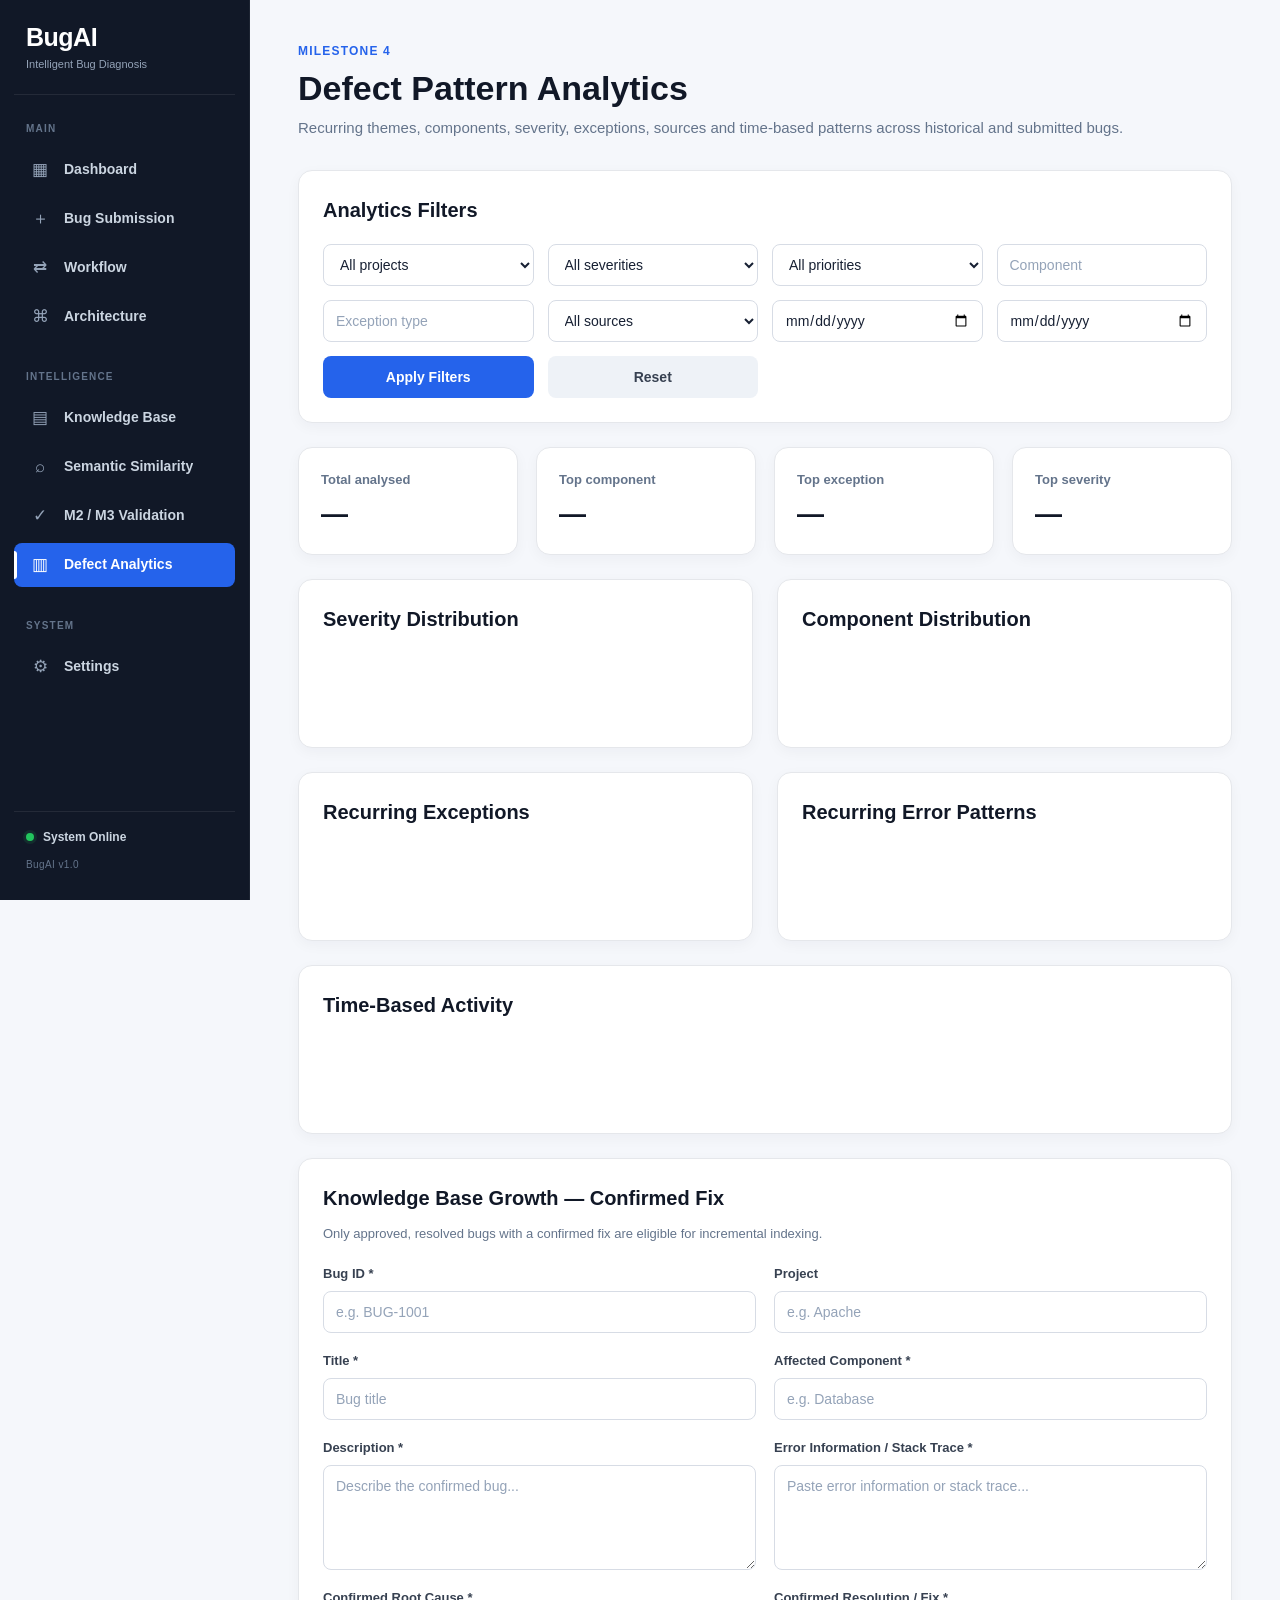
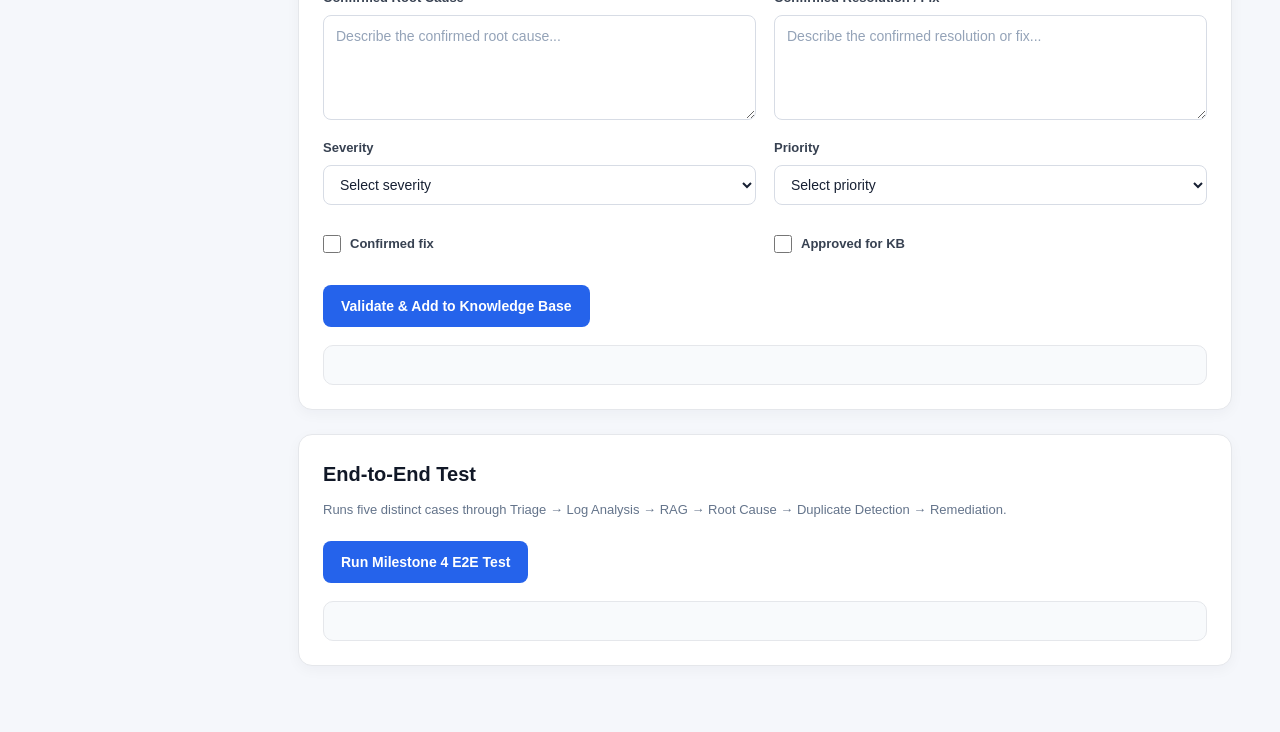
==== analytics/analytics.html @ 1f3dbda9 "Update UI" ====
<!DOCTYPE html>
<html lang="en">

<head>

    <meta charset="UTF-8">

    <meta
        name="viewport"
        content="width=device-width, initial-scale=1.0"
    >

    <title>BugAI - Defect Analytics</title>

    <link
        rel="stylesheet"
        href="../sidebar.css"
    >

    <link
        rel="stylesheet"
        href="analytics.css"
    >

</head>

<body>


    <!-- =========================================================
         BUGAI SIDEBAR
    ========================================================== -->

    <aside
        id="bugaiSidebar"
        class="bugai-sidebar"
    >

        <!-- =====================================================
             LOGO / BRAND
        ====================================================== -->

        <div class="sidebar-brand">

            <div class="brand-text">

                <div class="brand-name">
                    BugAI
                </div>

                <div class="brand-subtitle">
                    Intelligent Bug Diagnosis
                </div>

            </div>

        </div>


        <!-- =====================================================
             NAVIGATION
        ====================================================== -->

        <nav class="sidebar-navigation">


            <!-- =================================================
                 MAIN
            ================================================== -->

            <div class="navigation-label">
                MAIN
            </div>


            <!-- Dashboard -->

            <a
                href="../Dashboard/dashboard.html"
                class="sidebar-link"
                data-page="dashboard"
            >

                <span class="nav-icon">
                    ▦
                </span>

                <span class="nav-text">
                    Dashboard
                </span>

            </a>


            <!-- Bug Submission -->

            <a
                href="../Bug-Submission/bug-submission.html"
                class="sidebar-link"
                data-page="bug-submission"
            >

                <span class="nav-icon">
                    ＋
                </span>

                <span class="nav-text">
                    Bug Submission
                </span>

            </a>


            <!-- Workflow -->

            <a
                href="../Workflow/workflow.html"
                class="sidebar-link"
                data-page="workflow"
            >

                <span class="nav-icon">
                    ⇄
                </span>

                <span class="nav-text">
                    Workflow
                </span>

            </a>


            <!-- Architecture -->

            <a
                href="../Architecture/architecture.html"
                class="sidebar-link"
                data-page="architecture"
            >

                <span class="nav-icon">
                    ⌘
                </span>

                <span class="nav-text">
                    Architecture
                </span>

            </a>


            <!-- =================================================
                 INTELLIGENCE
            ================================================== -->

            <div class="navigation-label navigation-label-spaced">
                INTELLIGENCE
            </div>


            <!-- Knowledge Base -->

            <a
                href="../Knowledge-Base/knowledge-base.html"
                class="sidebar-link"
                data-page="knowledge-base"
            >

                <span class="nav-icon">
                    ▤
                </span>

                <span class="nav-text">
                    Knowledge Base
                </span>

            </a>


            <!-- Semantic Similarity -->

            <a
                href="../Semantic-Similarity/similarity.html"
                class="sidebar-link"
                data-page="similarity"
            >

                <span class="nav-icon">
                    ⌕
                </span>

                <span class="nav-text">
                    Semantic Similarity
                </span>

            </a>


            <!-- Validation -->

            <a
                href="../Validation/validation.html"
                class="sidebar-link"
                data-page="validation"
            >

                <span class="nav-icon">
                    ✓
                </span>

                <span class="nav-text">
                    M2 / M3 Validation
                </span>

            </a>


            <!-- Defect Analytics -->

            <a
                href="analytics.html"
                class="sidebar-link active"
                data-page="analytics"
            >

                <span class="nav-icon">
                    ▥
                </span>

                <span class="nav-text">
                    Defect Analytics
                </span>

            </a>


            <!-- =================================================
                 SYSTEM
            ================================================== -->

            <div class="navigation-label navigation-label-spaced">
                SYSTEM
            </div>


            <!-- Settings -->

            <a
                href="../Settings/settings.html"
                class="sidebar-link"
                data-page="settings"
            >

                <span class="nav-icon">
                    ⚙
                </span>

                <span class="nav-text">
                    Settings
                </span>

            </a>

        </nav>


        <!-- =====================================================
             SIDEBAR FOOTER
        ====================================================== -->

        <div class="sidebar-footer">

            <div class="sidebar-status">

                <span class="status-dot"></span>

                <div class="status-text">

                    <strong>
                        System Online
                    </strong>

                </div>

            </div>


            <div class="sidebar-version">
                BugAI v1.0
            </div>

        </div>

    </aside>


    <!-- =========================================================
         MOBILE MENU BUTTON
    ========================================================== -->

    <button
        id="sidebarMenuButton"
        class="sidebar-menu-button"
        type="button"
        aria-label="Open navigation menu"
        aria-controls="bugaiSidebar"
        aria-expanded="false"
    >

        <span></span>
        <span></span>
        <span></span>

    </button>


    <!-- =========================================================
         MOBILE OVERLAY
    ========================================================== -->

    <div
        id="sidebarOverlay"
        class="sidebar-overlay"
    ></div>


    <!-- =========================================================
         MAIN CONTENT
    ========================================================== -->

    <main>


        <!-- =====================================================
             PAGE HEADER
        ====================================================== -->

        <header class="page-header">

            <div class="eyebrow">
                MILESTONE 4
            </div>

            <h1>
                Defect Pattern Analytics
            </h1>

            <p>
                Recurring themes, components, severity,
                exceptions, sources and time-based patterns
                across historical and submitted bugs.
            </p>

        </header>


        <!-- =====================================================
             ANALYTICS FILTERS
        ====================================================== -->

        <section class="card">

            <h2>
                Analytics Filters
            </h2>

            <div class="filters">


                <select id="project">

                    <option value="">
                        All projects
                    </option>

                </select>


                <select id="severity">

                    <option value="">
                        All severities
                    </option>

                </select>


                <select id="priority">

                    <option value="">
                        All priorities
                    </option>

                </select>


                <input
                    id="component"
                    type="text"
                    placeholder="Component"
                >


                <input
                    id="exception_type"
                    type="text"
                    placeholder="Exception type"
                >


                <select id="source">

                    <option value="">
                        All sources
                    </option>

                </select>


                <input
                    id="start_date"
                    type="date"
                    title="Start date"
                >


                <input
                    id="end_date"
                    type="date"
                    title="End date"
                >


                <button
                    id="apply"
                    class="primary"
                    type="button"
                >
                    Apply Filters
                </button>


                <button
                    id="reset"
                    class="secondary"
                    type="button"
                >
                    Reset
                </button>

            </div>

        </section>


        <!-- =====================================================
             SUMMARY STATISTICS
        ====================================================== -->

        <section class="stats">


            <div class="stat">

                <span>
                    Total analysed
                </span>

                <strong id="total">
                    —
                </strong>

            </div>


            <div class="stat">

                <span>
                    Top component
                </span>

                <strong id="topComponent">
                    —
                </strong>

            </div>


            <div class="stat">

                <span>
                    Top exception
                </span>

                <strong id="topException">
                    —
                </strong>

            </div>


            <div class="stat">

                <span>
                    Top severity
                </span>

                <strong id="topSeverity">
                    —
                </strong>

            </div>

        </section>


        <!-- =====================================================
             ANALYTICS DISTRIBUTIONS
        ====================================================== -->

        <section class="grid">


            <!-- Severity -->

            <div class="card">

                <h2>
                    Severity Distribution
                </h2>

                <div
                    id="severityChart"
                    class="bars"
                ></div>

            </div>


            <!-- Component -->

            <div class="card">

                <h2>
                    Component Distribution
                </h2>

                <div
                    id="componentChart"
                    class="bars"
                ></div>

            </div>


            <!-- Exceptions -->

            <div class="card">

                <h2>
                    Recurring Exceptions
                </h2>

                <div
                    id="exceptionChart"
                    class="bars"
                ></div>

            </div>


            <!-- Errors -->

            <div class="card">

                <h2>
                    Recurring Error Patterns
                </h2>

                <div
                    id="errorChart"
                    class="bars"
                ></div>

            </div>

        </section>


        <!-- =====================================================
             TIME-BASED ACTIVITY
        ====================================================== -->

        <section class="card">

            <h2>
                Time-Based Activity
            </h2>

            <div
                id="timeChart"
                class="bars"
            ></div>

        </section>


        <!-- =====================================================
             KNOWLEDGE BASE GROWTH
        ====================================================== -->

        <section class="card">

            <h2>
                Knowledge Base Growth — Confirmed Fix
            </h2>

            <p class="muted">
                Only approved, resolved bugs with a confirmed
                fix are eligible for incremental indexing.
            </p>


            <div class="growth-grid">


                <!-- Bug ID -->

                <label>

                    Bug ID *

                    <input
                        id="gBugId"
                        type="text"
                        placeholder="e.g. BUG-1001"
                    >

                </label>


                <!-- Project -->

                <label>

                    Project

                    <input
                        id="gProject"
                        type="text"
                        placeholder="e.g. Apache"
                    >

                </label>


                <!-- Title -->

                <label>

                    Title *

                    <input
                        id="gTitle"
                        type="text"
                        placeholder="Bug title"
                    >

                </label>


                <!-- Component -->

                <label>

                    Affected Component *

                    <input
                        id="gComponent"
                        type="text"
                        placeholder="e.g. Database"
                    >

                </label>


                <!-- Description -->

                <label>

                    Description *

                    <textarea
                        id="gDescription"
                        placeholder="Describe the confirmed bug..."
                    ></textarea>

                </label>


                <!-- Stack Trace -->

                <label>

                    Error Information / Stack Trace *

                    <textarea
                        id="gStack"
                        placeholder="Paste error information or stack trace..."
                    ></textarea>

                </label>


                <!-- Root Cause -->

                <label>

                    Confirmed Root Cause *

                    <textarea
                        id="gRoot"
                        placeholder="Describe the confirmed root cause..."
                    ></textarea>

                </label>


                <!-- Resolution -->

                <label>

                    Confirmed Resolution / Fix *

                    <textarea
                        id="gResolution"
                        placeholder="Describe the confirmed resolution or fix..."
                    ></textarea>

                </label>


                <!-- Severity -->

                <label>

                    Severity

                    <select id="gSeverity">

                        <option value="">
                            Select severity
                        </option>

                        <option value="Critical">
                            Critical
                        </option>

                        <option value="High">
                            High
                        </option>

                        <option value="Medium">
                            Medium
                        </option>

                        <option value="Low">
                            Low
                        </option>

                    </select>

                </label>


                <!-- Priority -->

                <label>

                    Priority

                    <select id="gPriority">

                        <option value="">
                            Select priority
                        </option>

                        <option value="P1">
                            P1
                        </option>

                        <option value="P2">
                            P2
                        </option>

                        <option value="P3">
                            P3
                        </option>

                        <option value="P4">
                            P4
                        </option>

                    </select>

                </label>


                <!-- Confirmed Fix -->

                <label class="checkbox-label">

                    <input
                        type="checkbox"
                        id="confirmedFix"
                    >

                    Confirmed fix

                </label>


                <!-- Approved -->

                <label class="checkbox-label">

                    <input
                        type="checkbox"
                        id="approved"
                    >

                    Approved for KB

                </label>

            </div>


            <button
                id="addGrowth"
                class="primary"
                type="button"
            >
                Validate &amp; Add to Knowledge Base
            </button>


            <pre id="growthResult"></pre>

        </section>


        <!-- =====================================================
             END-TO-END TEST
        ====================================================== -->

        <section class="card">

            <h2>
                End-to-End Test
            </h2>

            <p class="muted">
                Runs five distinct cases through
                Triage → Log Analysis → RAG → Root Cause
                → Duplicate Detection → Remediation.
            </p>


            <button
                id="runE2E"
                class="primary"
                type="button"
            >
                Run Milestone 4 E2E Test
            </button>


            <pre id="e2eResult"></pre>

        </section>

    </main>


    <!-- =========================================================
         JAVASCRIPT
    ========================================================== -->

    <script src="../sidebar.js"></script>

    <script src="analytics.js"></script>

</body>

</html>
---- sidebar.css ----
/* =========================================================
   BUGAI — SHARED SIDEBAR
========================================================= */


/* =========================================================
   GLOBAL BOX SIZING
========================================================= */

*,
*::before,
*::after {
    box-sizing: border-box;
}

html,
body {
    margin: 0;
    padding: 0;
    width: 100%;
}


/* =========================================================
   SIDEBAR CONFIGURATION
========================================================= */

:root {
    --bugai-sidebar-width: 250px;
}


/* =========================================================
   SIDEBAR BASE
========================================================= */

.bugai-sidebar {
    position: fixed;

    top: 0;
    left: 0;
    bottom: 0;

    width: var(--bugai-sidebar-width);

    display: flex;
    flex-direction: column;

    background: #111827;
    color: #ffffff;

    padding: 24px 14px;

    z-index: 1000;

    overflow-y: auto;
    overflow-x: hidden;

    border-right: 1px solid rgba(255, 255, 255, 0.05);

    scrollbar-width: thin;
    scrollbar-color: #374151 transparent;
}


/* =========================================================
   SIDEBAR SCROLLBAR
========================================================= */

.bugai-sidebar::-webkit-scrollbar {
    width: 6px;
}

.bugai-sidebar::-webkit-scrollbar-track {
    background: transparent;
}

.bugai-sidebar::-webkit-scrollbar-thumb {
    background: #374151;
    border-radius: 10px;
}

.bugai-sidebar::-webkit-scrollbar-thumb:hover {
    background: #4b5563;
}


/* =========================================================
   BRAND
========================================================= */

.sidebar-brand {
    display: flex;
    align-items: center;

    min-height: 64px;

    padding: 0 12px 22px;

    border-bottom: 1px solid rgba(255, 255, 255, 0.08);

    margin-bottom: 18px;
}

.brand-text {
    min-width: 0;
}

.brand-name {
    font-size: 25px;
    font-weight: 800;

    line-height: 1.1;
    letter-spacing: -0.02em;

    color: #ffffff;
}

.brand-subtitle {
    margin-top: 5px;

    font-size: 11px;
    line-height: 1.4;

    color: #94a3b8;

    white-space: nowrap;
}


/* =========================================================
   NAVIGATION
========================================================= */

.sidebar-navigation {
    display: flex;
    flex-direction: column;

    gap: 5px;

    flex: 1;
}


/* =========================================================
   NAVIGATION LABEL
========================================================= */

.navigation-label {
    padding: 8px 12px 6px;

    font-size: 10px;
    font-weight: 800;

    letter-spacing: 0.12em;

    color: #64748b;

    text-transform: uppercase;
}

.navigation-label-spaced {
    margin-top: 18px;
}


/* =========================================================
   SIDEBAR LINKS
========================================================= */

.sidebar-link {
    position: relative;

    display: flex;
    align-items: center;

    min-height: 44px;

    width: 100%;

    padding: 10px 12px;

    border-radius: 8px;

    color: #cbd5e1;

    text-decoration: none;

    transition:
        background 0.2s ease,
        color 0.2s ease,
        transform 0.15s ease;
}

.sidebar-link:hover {
    background: #1f2937;
    color: #ffffff;
}

.sidebar-link:active {
    transform: translateY(1px);
}


/* =========================================================
   ACTIVE LINK
========================================================= */

.sidebar-link.active {
    background: #2563eb;
    color: #ffffff;
}

.sidebar-link.active:hover {
    background: #1d4ed8;
}


/* =========================================================
   ACTIVE INDICATOR
========================================================= */

.sidebar-link.active::before {
    content: "";

    position: absolute;

    left: 0;
    top: 8px;
    bottom: 8px;

    width: 3px;

    background: #ffffff;

    border-radius: 0 4px 4px 0;
}


/* =========================================================
   NAVIGATION ICON
========================================================= */

.nav-icon {
    display: inline-flex;

    align-items: center;
    justify-content: center;

    width: 28px;
    min-width: 28px;

    margin-right: 10px;

    font-size: 17px;
    line-height: 1;

    color: #94a3b8;

    transition: color 0.2s ease;
}

.sidebar-link:hover .nav-icon {
    color: #ffffff;
}

.sidebar-link.active .nav-icon {
    color: #ffffff;
}


/* =========================================================
   NAVIGATION TEXT
========================================================= */

.nav-text {
    overflow: hidden;

    font-size: 14px;
    font-weight: 600;

    line-height: 1.4;

    white-space: nowrap;
    text-overflow: ellipsis;
}


/* =========================================================
   SIDEBAR FOOTER
========================================================= */

.sidebar-footer {
    margin-top: 20px;

    padding: 16px 12px 4px;

    border-top: 1px solid rgba(255, 255, 255, 0.08);
}


/* =========================================================
   SYSTEM STATUS
========================================================= */

.sidebar-status {
    display: flex;
    align-items: center;

    gap: 9px;

    margin-bottom: 10px;
}

.status-dot {
    width: 8px;
    height: 8px;

    flex: 0 0 8px;

    border-radius: 50%;

    background: #22c55e;

    box-shadow:
        0 0 0 3px rgba(34, 197, 94, 0.12);
}

.status-text {
    min-width: 0;

    color: #94a3b8;

    font-size: 11px;
}

.status-text strong {
    color: #cbd5e1;

    font-size: 12px;
    font-weight: 700;
}


/* =========================================================
   VERSION
========================================================= */

.sidebar-version {
    color: #64748b;

    font-size: 10px;

    letter-spacing: 0.04em;
}


/* =========================================================
   MOBILE MENU BUTTON
========================================================= */

.sidebar-menu-button {
    position: fixed;

    top: 16px;
    left: 16px;

    width: 44px;
    height: 44px;

    display: none;

    align-items: center;
    justify-content: center;

    flex-direction: column;

    gap: 5px;

    padding: 0;

    border: 0;
    border-radius: 8px;

    background: #111827;
    color: #ffffff;

    cursor: pointer;

    z-index: 1100;

    box-shadow:
        0 5px 18px rgba(15, 23, 42, 0.2);
}

.sidebar-menu-button span {
    display: block;

    width: 20px;
    height: 2px;

    border-radius: 2px;

    background: #ffffff;

    transition:
        transform 0.2s ease,
        opacity 0.2s ease;
}


/* =========================================================
   MOBILE MENU BUTTON — OPEN STATE
========================================================= */

.sidebar-menu-button.active span:nth-child(1) {
    transform: translateY(7px) rotate(45deg);
}

.sidebar-menu-button.active span:nth-child(2) {
    opacity: 0;
}

.sidebar-menu-button.active span:nth-child(3) {
    transform: translateY(-7px) rotate(-45deg);
}


/* =========================================================
   MOBILE OVERLAY
========================================================= */

.sidebar-overlay {
    position: fixed;

    inset: 0;

    background: rgba(15, 23, 42, 0.55);

    opacity: 0;
    visibility: hidden;

    z-index: 900;

    transition:
        opacity 0.25s ease,
        visibility 0.25s ease;
}

.sidebar-overlay.active {
    opacity: 1;
    visibility: visible;
}


/* =========================================================
   MAIN CONTENT OFFSET
========================================================= */

body:has(.bugai-sidebar) main {
    margin-left: var(--bugai-sidebar-width);
}


/* =========================================================
   TABLET
========================================================= */

@media (max-width: 1100px) {

    :root {
        --bugai-sidebar-width: 230px;
    }

    .brand-name {
        font-size: 23px;
    }

    .nav-text {
        font-size: 13px;
    }
}


/* =========================================================
   MOBILE
========================================================= */

@media (max-width: 900px) {

    :root {
        --bugai-sidebar-width: 0px;
    }

    .bugai-sidebar {
        position: fixed;

        top: 0;
        left: 0;
        bottom: 0;

        width: 250px;

        transform: translateX(-100%);

        transition:
            transform 0.25s ease;

        box-shadow:
            8px 0 30px rgba(15, 23, 42, 0.2);
    }

    .bugai-sidebar.open {
        transform: translateX(0);
    }

    .sidebar-menu-button {
        display: flex;
    }

    body:has(.bugai-sidebar) main {
        margin-left: 0;
    }
}


/* =========================================================
   SMALL MOBILE
========================================================= */

@media (max-width: 600px) {

    .bugai-sidebar {
        width: 270px;

        padding: 20px 12px;
    }

    .sidebar-menu-button {
        top: 12px;
        left: 12px;

        width: 42px;
        height: 42px;
    }

    .sidebar-brand {
        padding-left: 10px;
        padding-right: 10px;
    }

    .navigation-label {
        padding-left: 10px;
    }

    .sidebar-link {
        padding: 10px;
    }
}


/* =========================================================
   ACCESSIBILITY
========================================================= */

.sidebar-link:focus-visible,
.sidebar-menu-button:focus-visible {
    outline: 3px solid rgba(96, 165, 250, 0.6);
    outline-offset: 2px;
}


/* =========================================================
   REDUCED MOTION
========================================================= */

@media (prefers-reduced-motion: reduce) {

    .bugai-sidebar,
    .sidebar-link,
    .sidebar-menu-button,
    .sidebar-menu-button span,
    .sidebar-overlay {
        transition: none;
    }
}
---- analytics/analytics.css ----
/* =========================================================
   BUGAI - DEFECT PATTERN ANALYTICS
   ========================================================= */

* {
    box-sizing: border-box;
}

html {
    scroll-behavior: smooth;
}

body {
    margin: 0;
    padding: 0;
    background: #f5f7fb;
    color: #172033;
    font-family: Inter, "Segoe UI", Arial, sans-serif;
    line-height: 1.55;
}


/* =========================================================
   MAIN CONTENT
   ========================================================= */

main {
    margin-left: 250px;
    padding: 42px 48px;
    min-height: 100vh;
    max-width: 1800px;
}


/* =========================================================
   PAGE HEADER
   ========================================================= */

.page-header {
    margin-bottom: 30px;
}

.eyebrow {
    margin-bottom: 7px;
    color: #2563eb;
    font-size: 12px;
    font-weight: 700;
    letter-spacing: 1.2px;
    text-transform: uppercase;
}

.page-header h1 {
    margin: 0 0 8px;
    color: #111827;
    font-size: 34px;
    font-weight: 700;
    line-height: 1.2;
}

.page-header p {
    max-width: 900px;
    margin: 0;
    color: #64748b;
    font-size: 15px;
}


/* =========================================================
   CARD
   ========================================================= */

.card {
    margin-bottom: 24px;
    padding: 24px;
    border: 1px solid #e5e7eb;
    border-radius: 14px;
    background: #ffffff;
    box-shadow: 0 4px 14px rgba(15, 23, 42, 0.04);
}

.card h2 {
    margin: 0 0 18px;
    color: #111827;
    font-size: 20px;
    font-weight: 700;
}

.muted {
    margin: -8px 0 20px;
    color: #64748b;
    font-size: 13px;
}


/* =========================================================
   ANALYTICS FILTERS
   ========================================================= */

.filters {
    display: grid;
    grid-template-columns:
        repeat(4, minmax(160px, 1fr));
    gap: 14px;
    align-items: center;
}

.filters input,
.filters select {
    width: 100%;
    min-height: 42px;
    padding: 9px 12px;
    border: 1px solid #d7dce5;
    border-radius: 8px;
    outline: none;
    background: #ffffff;
    color: #172033;
    font-family: inherit;
    font-size: 14px;
    transition:
        border-color 0.2s ease,
        box-shadow 0.2s ease;
}

.filters input:focus,
.filters select:focus {
    border-color: #2563eb;
    box-shadow:
        0 0 0 3px rgba(37, 99, 235, 0.1);
}

.filters input::placeholder {
    color: #94a3b8;
}

.filters button {
    min-height: 42px;
}


/* =========================================================
   BUTTONS
   ========================================================= */

.primary,
.secondary {
    min-height: 42px;
    padding: 9px 18px;
    border: none;
    border-radius: 8px;
    font-family: inherit;
    font-size: 14px;
    font-weight: 600;
    cursor: pointer;
    transition:
        background 0.2s ease,
        transform 0.15s ease,
        box-shadow 0.2s ease;
}

.primary {
    background: #2563eb;
    color: #ffffff;
}

.primary:hover {
    background: #1d4ed8;
}

.primary:active,
.secondary:active {
    transform: translateY(1px);
}

.secondary {
    background: #eef2f7;
    color: #374151;
}

.secondary:hover {
    background: #e2e8f0;
}

.primary:disabled,
.secondary:disabled {
    opacity: 0.6;
    cursor: not-allowed;
}


/* =========================================================
   SUMMARY STATISTICS
   ========================================================= */

.stats {
    display: grid;
    grid-template-columns:
        repeat(4, minmax(180px, 1fr));
    gap: 18px;
    margin-bottom: 24px;
}

.stat {
    min-width: 0;
    padding: 22px;
    border: 1px solid #e5e7eb;
    border-radius: 14px;
    background: #ffffff;
    box-shadow: 0 4px 14px rgba(15, 23, 42, 0.04);
}

.stat span {
    display: block;
    margin-bottom: 8px;
    color: #64748b;
    font-size: 13px;
    font-weight: 600;
}

.stat strong {
    display: block;
    overflow: hidden;
    color: #111827;
    font-size: 27px;
    font-weight: 700;
    line-height: 1.25;
    text-overflow: ellipsis;
    white-space: nowrap;
}


/* =========================================================
   ANALYTICS GRID
   ========================================================= */

.grid {
    display: grid;
    grid-template-columns:
        repeat(2, minmax(0, 1fr));
    gap: 24px;
    margin-bottom: 24px;
}

.grid .card {
    margin-bottom: 0;
}


/* =========================================================
   BAR CHARTS
   ========================================================= */

.bars {
    min-height: 70px;
}

.bar-chart {
    display: flex;
    flex-direction: column;
    gap: 13px;
}

.bar-row {
    display: grid;
    grid-template-columns:
        145px minmax(0, 1fr) 70px;
    gap: 12px;
    align-items: center;
}

.bar-label {
    overflow: hidden;
    color: #374151;
    font-size: 13px;
    font-weight: 500;
    text-overflow: ellipsis;
    white-space: nowrap;
}

.bar-track {
    width: 100%;
    height: 11px;
    overflow: hidden;
    border-radius: 999px;
    background: #e5e7eb;
}

.bar-fill {
    height: 100%;
    min-width: 2px;
    border-radius: 999px;
    background: #2563eb;
    transition: width 0.4s ease;
}

.bar-value {
    color: #475569;
    font-size: 12px;
    font-weight: 600;
    text-align: right;
}


/* =========================================================
   TIME-BASED ACTIVITY
   ========================================================= */

.time-table {
    width: 100%;
    border-collapse: collapse;
    font-size: 13px;
}

.time-table th,
.time-table td {
    padding: 11px 12px;
    border-bottom: 1px solid #edf0f4;
    text-align: left;
}

.time-table th {
    background: #f8fafc;
    color: #475569;
    font-weight: 600;
}

.time-table td {
    color: #374151;
}

.time-table tbody tr:hover {
    background: #f8fafc;
}


/* =========================================================
   GROWTH FORM
   ========================================================= */

.growth-grid {
    display: grid;
    grid-template-columns:
        repeat(2, minmax(0, 1fr));
    gap: 18px;
    margin-bottom: 20px;
}

.growth-grid label {
    display: flex;
    flex-direction: column;
    gap: 7px;
    min-width: 0;
    color: #374151;
    font-size: 13px;
    font-weight: 600;
}

.growth-grid input[type="text"],
.growth-grid select,
.growth-grid textarea {
    width: 100%;
    padding: 10px 12px;
    border: 1px solid #d7dce5;
    border-radius: 8px;
    outline: none;
    background: #ffffff;
    color: #172033;
    font-family: inherit;
    font-size: 14px;
    font-weight: 400;
    transition:
        border-color 0.2s ease,
        box-shadow 0.2s ease;
}

.growth-grid input[type="text"] {
    min-height: 42px;
}

.growth-grid textarea {
    min-height: 105px;
    resize: vertical;
    line-height: 1.5;
}

.growth-grid input[type="text"]:focus,
.growth-grid select:focus,
.growth-grid textarea:focus {
    border-color: #2563eb;
    box-shadow:
        0 0 0 3px rgba(37, 99, 235, 0.1);
}

.growth-grid input::placeholder,
.growth-grid textarea::placeholder {
    color: #94a3b8;
    font-weight: 400;
}


/* =========================================================
   CHECKBOXES
   ========================================================= */

.checkbox-label {
    display: flex !important;
    flex-direction: row !important;
    align-items: center;
    gap: 9px !important;
    min-height: 42px;
    padding: 8px 0;
    color: #374151;
    cursor: pointer;
}

.checkbox-label input[type="checkbox"] {
    width: 18px;
    height: 18px;
    margin: 0;
    accent-color: #2563eb;
    cursor: pointer;
}


/* =========================================================
   RESULT AREAS
   ========================================================= */

#growthResult,
#e2eResult {
    min-height: 40px;
    margin: 18px 0 0;
    padding: 16px;
    overflow-x: auto;
    border: 1px solid #e5e7eb;
    border-radius: 10px;
    background: #f8fafc;
    color: #334155;
    font-family: Consolas, "Courier New", monospace;
    font-size: 12px;
    line-height: 1.6;
    white-space: pre-wrap;
    word-break: break-word;
}

.result-success {
    border-color: #bbf7d0 !important;
    background: #f0fdf4 !important;
    color: #166534 !important;
}

.result-error {
    border-color: #fecaca !important;
    background: #fef2f2 !important;
    color: #b91c1c !important;
}


/* =========================================================
   LOADING
   ========================================================= */

.loading-state {
    padding: 28px 15px;
    color: #64748b;
    font-size: 13px;
    text-align: center;
}


/* =========================================================
   EMPTY STATE
   ========================================================= */

.empty-state {
    padding: 28px 15px;
    color: #94a3b8;
    font-size: 13px;
    text-align: center;
}


/* =========================================================
   ERROR STATE
   ========================================================= */

.error-state {
    padding: 14px;
    border: 1px solid #fecaca;
    border-radius: 8px;
    background: #fef2f2;
    color: #b91c1c;
    font-size: 13px;
}


/* =========================================================
   RESPONSIVE - 1200px
   ========================================================= */

@media (max-width: 1200px) {

    main {
        padding: 36px 32px;
    }

    .filters {
        grid-template-columns:
            repeat(3, minmax(160px, 1fr));
    }

    .stats {
        grid-template-columns:
            repeat(2, minmax(180px, 1fr));
    }
}


/* =========================================================
   RESPONSIVE - 900px
   ========================================================= */

@media (max-width: 900px) {

    main {
        margin-left: 0;
        padding: 30px 22px;
    }

    .grid {
        grid-template-columns: 1fr;
    }

    .growth-grid {
        grid-template-columns: 1fr;
    }

    .filters {
        grid-template-columns:
            repeat(2, minmax(160px, 1fr));
    }
}


/* =========================================================
   RESPONSIVE - 600px
   ========================================================= */

@media (max-width: 600px) {

    main {
        padding: 24px 15px;
    }

    .page-header h1 {
        font-size: 27px;
    }

    .page-header p {
        font-size: 14px;
    }

    .card {
        padding: 18px;
    }

    .filters {
        grid-template-columns: 1fr;
    }

    .filters .primary,
    .filters .secondary {
        width: 100%;
    }

    .stats {
        grid-template-columns: 1fr;
    }

    .stat strong {
        font-size: 24px;
    }

    .bar-row {
        grid-template-columns:
            90px minmax(0, 1fr) 50px;
        gap: 8px;
    }

    .bar-label {
        font-size: 11px;
    }

    .bar-value {
        font-size: 11px;
    }

    .time-table {
        min-width: 420px;
    }

    #timeChart {
        overflow-x: auto;
    }
}
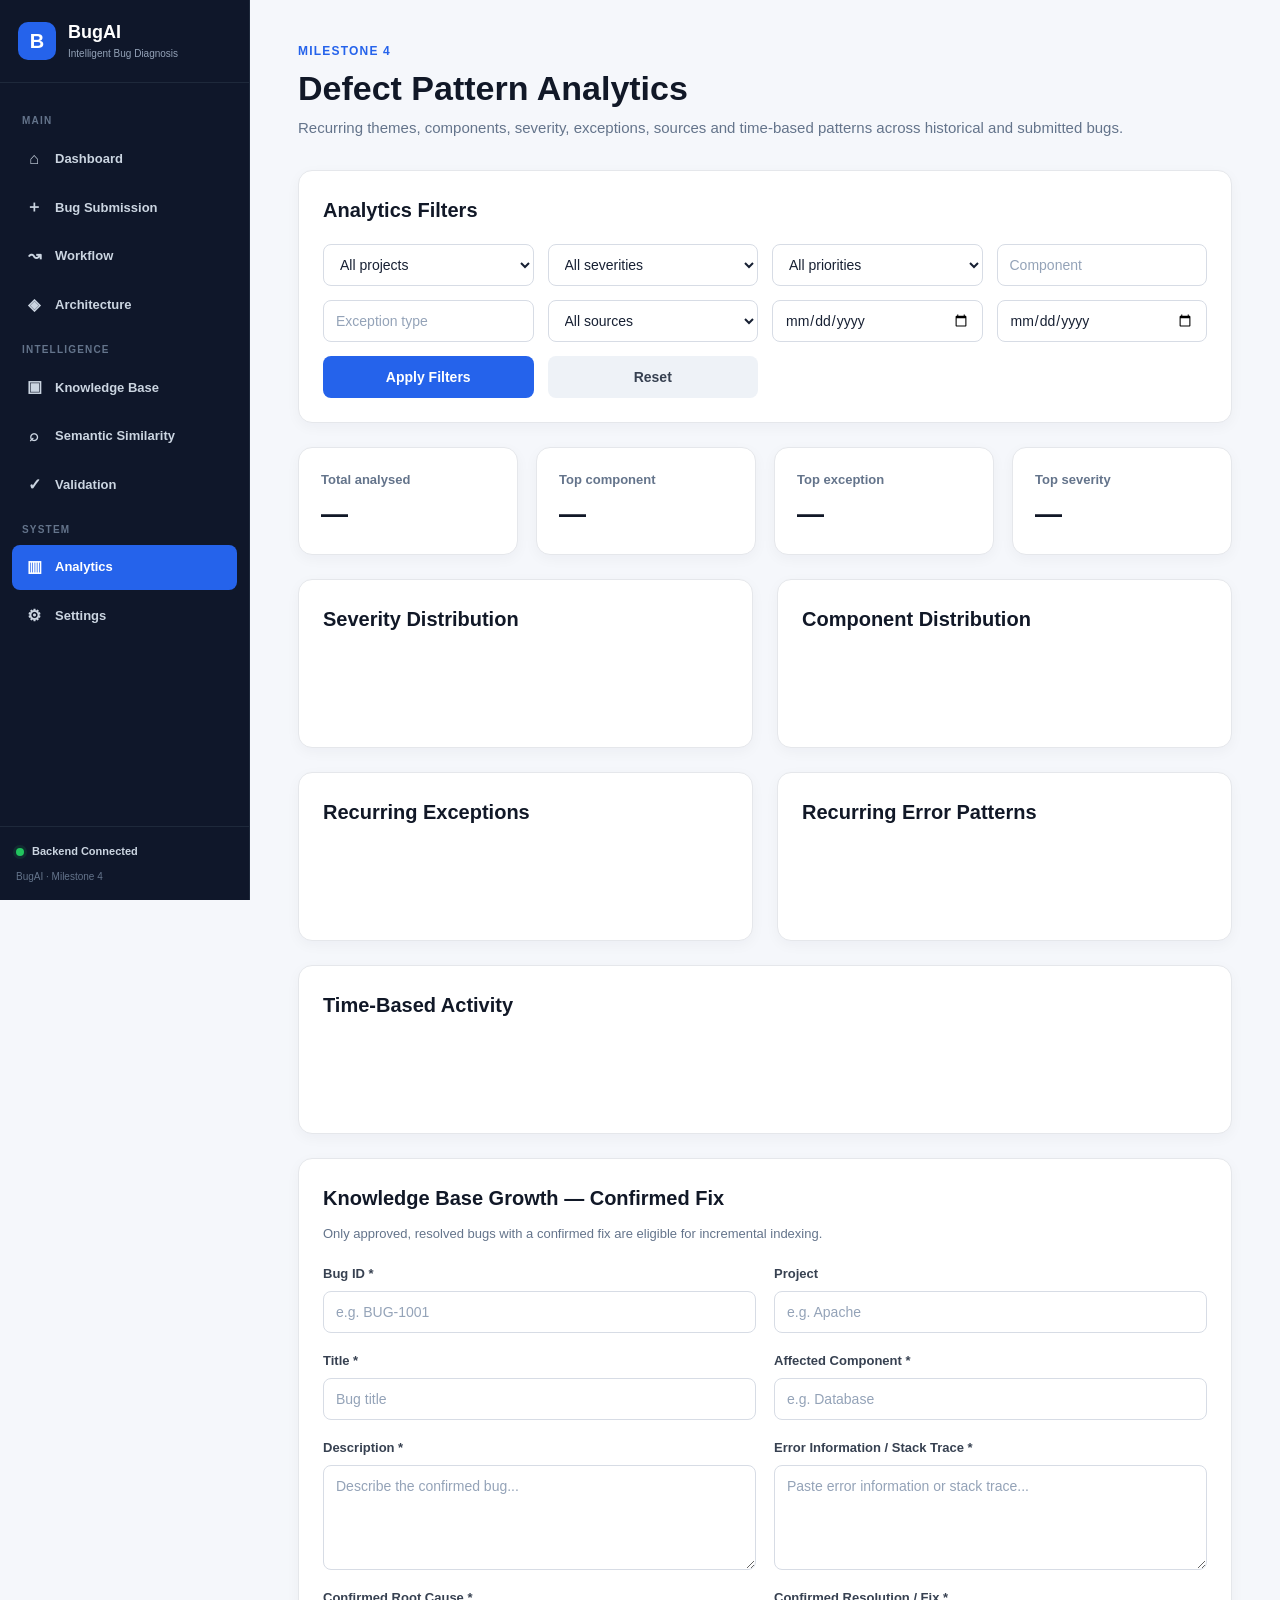
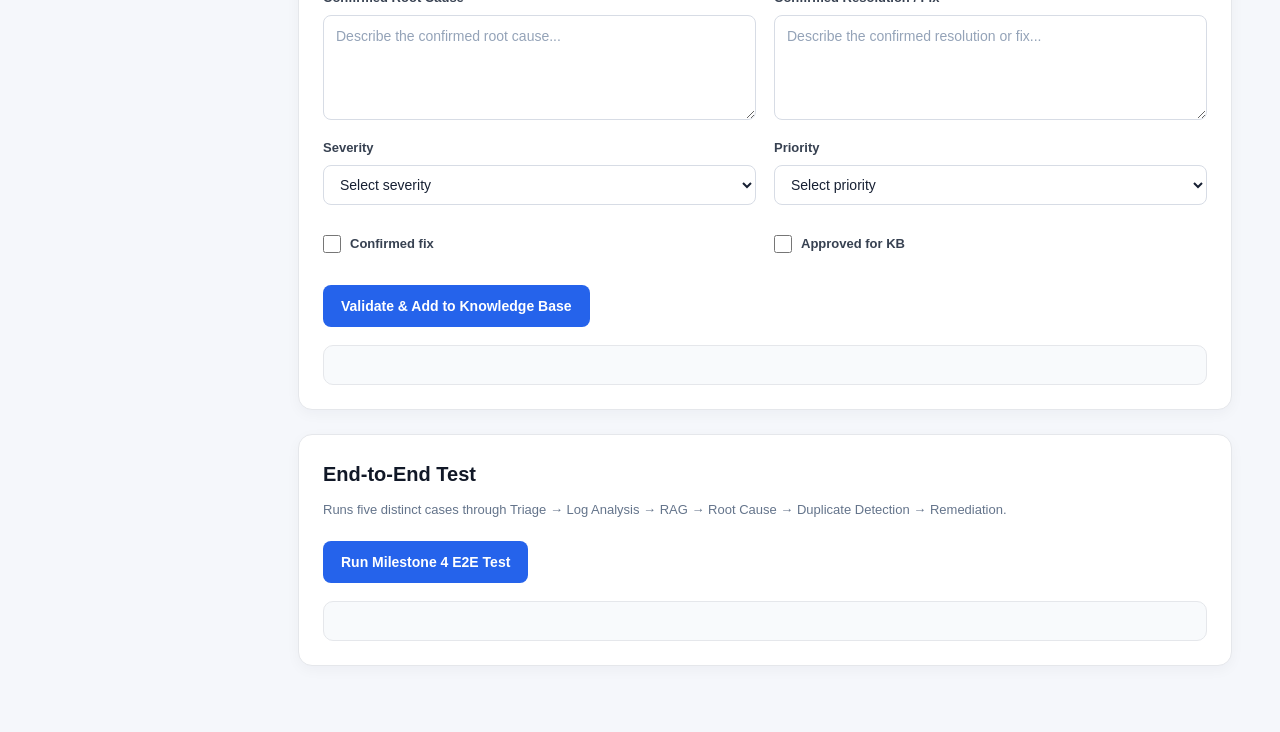
==== commit 800057ce: "Update UI" ====
--- a/analytics/analytics.html
+++ b/analytics/analytics.html
@@ -14,11 +14,6 @@
 
     <link
         rel="stylesheet"
-        href="../sidebar.css"
-    >
-
-    <link
-        rel="stylesheet"
         href="analytics.css"
     >
 
@@ -31,267 +26,9 @@
          BUGAI SIDEBAR
     ========================================================== -->
 
-    <aside
-        id="bugaiSidebar"
-        class="bugai-sidebar"
-    >
-
-        <!-- =====================================================
-             LOGO / BRAND
-        ====================================================== -->
-
-        <div class="sidebar-brand">
-
-            <div class="brand-text">
-
-                <div class="brand-name">
-                    BugAI
-                </div>
-
-                <div class="brand-subtitle">
-                    Intelligent Bug Diagnosis
-                </div>
-
-            </div>
-
-        </div>
-
-
-        <!-- =====================================================
-             NAVIGATION
-        ====================================================== -->
-
-        <nav class="sidebar-navigation">
-
-
-            <!-- =================================================
-                 MAIN
-            ================================================== -->
-
-            <div class="navigation-label">
-                MAIN
-            </div>
-
-
-            <!-- Dashboard -->
-
-            <a
-                href="../Dashboard/dashboard.html"
-                class="sidebar-link"
-                data-page="dashboard"
-            >
-
-                <span class="nav-icon">
-                    ▦
-                </span>
-
-                <span class="nav-text">
-                    Dashboard
-                </span>
-
-            </a>
-
-
-            <!-- Bug Submission -->
-
-            <a
-                href="../Bug-Submission/bug-submission.html"
-                class="sidebar-link"
-                data-page="bug-submission"
-            >
-
-                <span class="nav-icon">
-                    ＋
-                </span>
-
-                <span class="nav-text">
-                    Bug Submission
-                </span>
-
-            </a>
-
-
-            <!-- Workflow -->
-
-            <a
-                href="../Workflow/workflow.html"
-                class="sidebar-link"
-                data-page="workflow"
-            >
-
-                <span class="nav-icon">
-                    ⇄
-                </span>
-
-                <span class="nav-text">
-                    Workflow
-                </span>
-
-            </a>
-
-
-            <!-- Architecture -->
-
-            <a
-                href="../Architecture/architecture.html"
-                class="sidebar-link"
-                data-page="architecture"
-            >
-
-                <span class="nav-icon">
-                    ⌘
-                </span>
-
-                <span class="nav-text">
-                    Architecture
-                </span>
-
-            </a>
-
-
-            <!-- =================================================
-                 INTELLIGENCE
-            ================================================== -->
-
-            <div class="navigation-label navigation-label-spaced">
-                INTELLIGENCE
-            </div>
-
-
-            <!-- Knowledge Base -->
-
-            <a
-                href="../Knowledge-Base/knowledge-base.html"
-                class="sidebar-link"
-                data-page="knowledge-base"
-            >
-
-                <span class="nav-icon">
-                    ▤
-                </span>
-
-                <span class="nav-text">
-                    Knowledge Base
-                </span>
-
-            </a>
-
-
-            <!-- Semantic Similarity -->
-
-            <a
-                href="../Semantic-Similarity/similarity.html"
-                class="sidebar-link"
-                data-page="similarity"
-            >
-
-                <span class="nav-icon">
-                    ⌕
-                </span>
-
-                <span class="nav-text">
-                    Semantic Similarity
-                </span>
-
-            </a>
-
-
-            <!-- Validation -->
-
-            <a
-                href="../Validation/validation.html"
-                class="sidebar-link"
-                data-page="validation"
-            >
-
-                <span class="nav-icon">
-                    ✓
-                </span>
-
-                <span class="nav-text">
-                    M2 / M3 Validation
-                </span>
-
-            </a>
-
-
-            <!-- Defect Analytics -->
-
-            <a
-                href="analytics.html"
-                class="sidebar-link active"
-                data-page="analytics"
-            >
-
-                <span class="nav-icon">
-                    ▥
-                </span>
-
-                <span class="nav-text">
-                    Defect Analytics
-                </span>
-
-            </a>
-
-
-            <!-- =================================================
-                 SYSTEM
-            ================================================== -->
-
-            <div class="navigation-label navigation-label-spaced">
-                SYSTEM
-            </div>
-
-
-            <!-- Settings -->
-
-            <a
-                href="../Settings/settings.html"
-                class="sidebar-link"
-                data-page="settings"
-            >
-
-                <span class="nav-icon">
-                    ⚙
-                </span>
-
-                <span class="nav-text">
-                    Settings
-                </span>
-
-            </a>
-
-        </nav>
-
-
-        <!-- =====================================================
-             SIDEBAR FOOTER
-        ====================================================== -->
-
-        <div class="sidebar-footer">
-
-            <div class="sidebar-status">
-
-                <span class="status-dot"></span>
-
-                <div class="status-text">
-
-                    <strong>
-                        System Online
-                    </strong>
-
-                </div>
-
-            </div>
-
-
-            <div class="sidebar-version">
-                BugAI v1.0
-            </div>
-
-        </div>
-
-    </aside>
+    <aside id="bugaiSidebar" class="bugai-sidebar">
+  <div class="sidebar-brand"><div class="brand-logo">B</div><div><div class="brand-name">BugAI</div><div class="brand-subtitle">Intelligent Bug Diagnosis</div></div></div>
+  <nav class="sidebar-navigation"><div class="navigation-label">MAIN</div><a class="sidebar-link" href="../Dashboard/dashboard.html"><span class="nav-icon">⌂</span><span class="nav-text">Dashboard</span></a><a class="sidebar-link" href="../Bug-Submission/bug-submission.html"><span class="nav-icon">＋</span><span class="nav-text">Bug Submission</span></a><a class="sidebar-link" href="../Workflow/workflow.html"><span class="nav-icon">↝</span><span class="nav-text">Workflow</span></a><a class="sidebar-link" href="../Architecture/architecture.html"><span class="nav-icon">◈</span><span class="nav-text">Architecture</span></a><div class="navigation-label">INTELLIGENCE</div><a class="sidebar-link" href="../Knowledge-Base/knowledge-base.html"><span class="nav-icon">▣</span><span class="nav-text">Knowledge Base</span></a><a class="sidebar-link" href="../Semantic-Similarity/similarity.html"><span class="nav-icon">⌕</span><span class="nav-text">Semantic Similarity</span></a><a class="sidebar-link" href="../Validation/validation.html"><span class="nav-icon">✓</span><span class="nav-text">Validation</span></a><div class="navigation-label">SYSTEM</div><a class="sidebar-link active" href="../analytics/analytics.html" aria-current="page"><span class="nav-icon">▥</span><span class="nav-text">Analytics</span></a><a class="sidebar-link" href="../Settings/settings.html"><span class="nav-icon">⚙</span><span class="nav-text">Settings</span></a></nav><div class="sidebar-footer"><div class="sidebar-status"><span class="status-dot"></span><span class="status-text">Backend Connected</span></div><div class="sidebar-version">BugAI · Milestone 4</div></div></aside><button id="sidebarMenuButton" class="sidebar-menu-button" type="button" aria-label="Open navigation" aria-controls="bugaiSidebar" aria-expanded="false">☰</button><div id="sidebarOverlay" class="sidebar-overlay"></div>
 
 
     <!-- =========================================================
@@ -887,10 +624,36 @@
          JAVASCRIPT
     ========================================================== -->
 
-    <script src="../sidebar.js"></script>
-
     <script src="analytics.js"></script>
 
+
+<script>
+(function(){
+  const SETTINGS_KEY='bugai-settings', LEGACY_KEY='bugai-theme';
+  function getTheme(){
+    try{const s=JSON.parse(localStorage.getItem(SETTINGS_KEY)||'{}'); if(s.theme) return s.theme;}catch(e){}
+    return localStorage.getItem(LEGACY_KEY)||'system';
+  }
+  function applyTheme(){
+    const t=getTheme(), dark=t==='dark'||(t==='system'&&window.matchMedia&&window.matchMedia('(prefers-color-scheme: dark)').matches);
+    document.documentElement.classList.toggle('dark-mode',dark);
+    document.documentElement.classList.toggle('dark',dark);
+    document.body.classList.toggle('dark-mode',dark);
+    document.body.classList.toggle('dark',dark);
+  }
+  function initMenu(){
+    const s=document.getElementById('bugaiSidebar'), b=document.getElementById('sidebarMenuButton'), o=document.getElementById('sidebarOverlay');
+    if(!s||!b||!o)return;
+    const close=()=>{s.classList.remove('open');o.classList.remove('show');b.setAttribute('aria-expanded','false');};
+    b.addEventListener('click',()=>{const open=s.classList.toggle('open');o.classList.toggle('show',open);b.setAttribute('aria-expanded',String(open));});
+    o.addEventListener('click',close); document.addEventListener('keydown',e=>{if(e.key==='Escape')close();});
+    window.addEventListener('resize',()=>{if(window.innerWidth>900)close();});
+  }
+  document.addEventListener('DOMContentLoaded',()=>{applyTheme();initMenu();});
+  window.addEventListener('storage',e=>{if(e.key===SETTINGS_KEY||e.key===LEGACY_KEY)applyTheme();});
+  if(window.matchMedia)window.matchMedia('(prefers-color-scheme: dark)').addEventListener?.('change',applyTheme);
+})();
+</script>
 </body>
 
 </html>
--- a/analytics/analytics.css
+++ b/analytics/analytics.css
@@ -1,5 +1,6 @@
 /* =========================================================
    BUGAI - DEFECT PATTERN ANALYTICS
+   Self-contained page styles
    ========================================================= */
 
 * {
@@ -17,6 +18,10 @@
     color: #172033;
     font-family: Inter, "Segoe UI", Arial, sans-serif;
     line-height: 1.55;
+
+    transition:
+        background-color 0.25s ease,
+        color 0.25s ease;
 }
 
 
@@ -72,10 +77,20 @@
 .card {
     margin-bottom: 24px;
     padding: 24px;
+
     border: 1px solid #e5e7eb;
     border-radius: 14px;
+
     background: #ffffff;
-    box-shadow: 0 4px 14px rgba(15, 23, 42, 0.04);
+
+    box-shadow:
+        0 4px 14px rgba(15, 23, 42, 0.04);
+
+    transition:
+        background-color 0.25s ease,
+        border-color 0.25s ease,
+        color 0.25s ease,
+        box-shadow 0.25s ease;
 }
 
 .card h2 {
@@ -98,9 +113,12 @@
 
 .filters {
     display: grid;
+
     grid-template-columns:
         repeat(4, minmax(160px, 1fr));
+
     gap: 14px;
+
     align-items: center;
 }
 
@@ -108,22 +126,31 @@
 .filters select {
     width: 100%;
     min-height: 42px;
+
     padding: 9px 12px;
+
     border: 1px solid #d7dce5;
     border-radius: 8px;
+
     outline: none;
+
     background: #ffffff;
     color: #172033;
+
     font-family: inherit;
     font-size: 14px;
+
     transition:
         border-color 0.2s ease,
-        box-shadow 0.2s ease;
+        box-shadow 0.2s ease,
+        background-color 0.2s ease,
+        color 0.2s ease;
 }
 
 .filters input:focus,
 .filters select:focus {
     border-color: #2563eb;
+
     box-shadow:
         0 0 0 3px rgba(37, 99, 235, 0.1);
 }
@@ -144,15 +171,21 @@
 .primary,
 .secondary {
     min-height: 42px;
+
     padding: 9px 18px;
+
     border: none;
     border-radius: 8px;
+
     font-family: inherit;
     font-size: 14px;
     font-weight: 600;
+
     cursor: pointer;
+
     transition:
         background 0.2s ease,
+        color 0.2s ease,
         transform 0.15s ease,
         box-shadow 0.2s ease;
 }
@@ -193,36 +226,56 @@
 
 .stats {
     display: grid;
+
     grid-template-columns:
         repeat(4, minmax(180px, 1fr));
+
     gap: 18px;
+
     margin-bottom: 24px;
 }
 
 .stat {
     min-width: 0;
+
     padding: 22px;
+
     border: 1px solid #e5e7eb;
     border-radius: 14px;
+
     background: #ffffff;
-    box-shadow: 0 4px 14px rgba(15, 23, 42, 0.04);
+
+    box-shadow:
+        0 4px 14px rgba(15, 23, 42, 0.04);
+
+    transition:
+        background-color 0.25s ease,
+        border-color 0.25s ease,
+        color 0.25s ease;
 }
 
 .stat span {
     display: block;
+
     margin-bottom: 8px;
+
     color: #64748b;
+
     font-size: 13px;
     font-weight: 600;
 }
 
 .stat strong {
     display: block;
+
     overflow: hidden;
+
     color: #111827;
+
     font-size: 27px;
     font-weight: 700;
     line-height: 1.25;
+
     text-overflow: ellipsis;
     white-space: nowrap;
 }
@@ -234,9 +287,12 @@
 
 .grid {
     display: grid;
+
     grid-template-columns:
         repeat(2, minmax(0, 1fr));
+
     gap: 24px;
+
     margin-bottom: 24px;
 }
 
@@ -255,23 +311,31 @@
 
 .bar-chart {
     display: flex;
+
     flex-direction: column;
+
     gap: 13px;
 }
 
 .bar-row {
     display: grid;
+
     grid-template-columns:
         145px minmax(0, 1fr) 70px;
+
     gap: 12px;
+
     align-items: center;
 }
 
 .bar-label {
     overflow: hidden;
+
     color: #374151;
+
     font-size: 13px;
     font-weight: 500;
+
     text-overflow: ellipsis;
     white-space: nowrap;
 }
@@ -279,23 +343,32 @@
 .bar-track {
     width: 100%;
     height: 11px;
+
     overflow: hidden;
+
     border-radius: 999px;
+
     background: #e5e7eb;
 }
 
 .bar-fill {
     height: 100%;
+
     min-width: 2px;
+
     border-radius: 999px;
+
     background: #2563eb;
+
     transition: width 0.4s ease;
 }
 
 .bar-value {
     color: #475569;
+
     font-size: 12px;
     font-weight: 600;
+
     text-align: right;
 }
 
@@ -306,20 +379,27 @@
 
 .time-table {
     width: 100%;
+
     border-collapse: collapse;
+
     font-size: 13px;
 }
 
 .time-table th,
 .time-table td {
     padding: 11px 12px;
-    border-bottom: 1px solid #edf0f4;
+
+    border-bottom:
+        1px solid #edf0f4;
+
     text-align: left;
 }
 
 .time-table th {
     background: #f8fafc;
+
     color: #475569;
+
     font-weight: 600;
 }
 
@@ -338,18 +418,26 @@
 
 .growth-grid {
     display: grid;
+
     grid-template-columns:
         repeat(2, minmax(0, 1fr));
+
     gap: 18px;
+
     margin-bottom: 20px;
 }
 
 .growth-grid label {
     display: flex;
+
     flex-direction: column;
+
     gap: 7px;
+
     min-width: 0;
+
     color: #374151;
+
     font-size: 13px;
     font-weight: 600;
 }
@@ -358,18 +446,27 @@
 .growth-grid select,
 .growth-grid textarea {
     width: 100%;
+
     padding: 10px 12px;
+
     border: 1px solid #d7dce5;
     border-radius: 8px;
+
     outline: none;
+
     background: #ffffff;
     color: #172033;
+
     font-family: inherit;
+
     font-size: 14px;
     font-weight: 400;
+
     transition:
         border-color 0.2s ease,
-        box-shadow 0.2s ease;
+        box-shadow 0.2s ease,
+        background-color 0.2s ease,
+        color 0.2s ease;
 }
 
 .growth-grid input[type="text"] {
@@ -378,7 +475,9 @@
 
 .growth-grid textarea {
     min-height: 105px;
+
     resize: vertical;
+
     line-height: 1.5;
 }
 
@@ -386,6 +485,7 @@
 .growth-grid select:focus,
 .growth-grid textarea:focus {
     border-color: #2563eb;
+
     box-shadow:
         0 0 0 3px rgba(37, 99, 235, 0.1);
 }
@@ -393,6 +493,7 @@
 .growth-grid input::placeholder,
 .growth-grid textarea::placeholder {
     color: #94a3b8;
+
     font-weight: 400;
 }
 
@@ -403,20 +504,30 @@
 
 .checkbox-label {
     display: flex !important;
+
     flex-direction: row !important;
+
     align-items: center;
+
     gap: 9px !important;
+
     min-height: 42px;
+
     padding: 8px 0;
+
     color: #374151;
+
     cursor: pointer;
 }
 
 .checkbox-label input[type="checkbox"] {
     width: 18px;
     height: 18px;
+
     margin: 0;
+
     accent-color: #2563eb;
+
     cursor: pointer;
 }
 
@@ -428,29 +539,49 @@
 #growthResult,
 #e2eResult {
     min-height: 40px;
+
     margin: 18px 0 0;
+
     padding: 16px;
+
     overflow-x: auto;
-    border: 1px solid #e5e7eb;
+
+    border:
+        1px solid #e5e7eb;
+
     border-radius: 10px;
+
     background: #f8fafc;
+
     color: #334155;
-    font-family: Consolas, "Courier New", monospace;
+
+    font-family:
+        Consolas,
+        "Courier New",
+        monospace;
+
     font-size: 12px;
+
     line-height: 1.6;
+
     white-space: pre-wrap;
+
     word-break: break-word;
 }
 
 .result-success {
     border-color: #bbf7d0 !important;
+
     background: #f0fdf4 !important;
+
     color: #166534 !important;
 }
 
 .result-error {
     border-color: #fecaca !important;
+
     background: #fef2f2 !important;
+
     color: #b91c1c !important;
 }
 
@@ -461,8 +592,11 @@
 
 .loading-state {
     padding: 28px 15px;
+
     color: #64748b;
+
     font-size: 13px;
+
     text-align: center;
 }
 
@@ -473,8 +607,11 @@
 
 .empty-state {
     padding: 28px 15px;
+
     color: #94a3b8;
+
     font-size: 13px;
+
     text-align: center;
 }
 
@@ -485,11 +622,777 @@
 
 .error-state {
     padding: 14px;
-    border: 1px solid #fecaca;
+
+    border:
+        1px solid #fecaca;
+
     border-radius: 8px;
+
     background: #fef2f2;
+
     color: #b91c1c;
+
     font-size: 13px;
+}
+
+
+/* =========================================================
+   DARK MODE
+   ========================================================= */
+
+html.dark-mode,
+html.dark,
+body.dark-mode,
+body.dark {
+    color-scheme: dark;
+}
+
+html.dark-mode body,
+html.dark body,
+body.dark-mode,
+body.dark {
+    background: #0b1120;
+
+    color: #e2e8f0;
+}
+
+
+/* =========================================================
+   DARK MODE — HEADER
+   ========================================================= */
+
+html.dark-mode .eyebrow,
+html.dark .eyebrow,
+body.dark-mode .eyebrow,
+body.dark .eyebrow {
+    color: #60a5fa;
+}
+
+html.dark-mode .page-header h1,
+html.dark .page-header h1,
+body.dark-mode .page-header h1,
+body.dark .page-header h1 {
+    color: #f8fafc;
+}
+
+html.dark-mode .page-header p,
+html.dark .page-header p,
+body.dark-mode .page-header p,
+body.dark .page-header p {
+    color: #94a3b8;
+}
+
+
+/* =========================================================
+   DARK MODE — CARDS
+   ========================================================= */
+
+html.dark-mode .card,
+html.dark .card,
+body.dark-mode .card,
+body.dark .card {
+    background: #111827;
+
+    border-color: #243244;
+
+    color: #e2e8f0;
+
+    box-shadow: none;
+}
+
+html.dark-mode .card h2,
+html.dark .card h2,
+body.dark-mode .card h2,
+body.dark .card h2 {
+    color: #f8fafc;
+}
+
+html.dark-mode .muted,
+html.dark .muted,
+body.dark-mode .muted,
+body.dark .muted {
+    color: #94a3b8;
+}
+
+
+/* =========================================================
+   DARK MODE — FILTERS
+   ========================================================= */
+
+html.dark-mode .filters input,
+html.dark .filters input,
+body.dark-mode .filters input,
+body.dark .filters input,
+html.dark-mode .filters select,
+html.dark .filters select,
+body.dark-mode .filters select,
+body.dark .filters select {
+    background: #0f172a;
+
+    border-color: #334155;
+
+    color: #e2e8f0;
+}
+
+html.dark-mode .filters input::placeholder,
+html.dark .filters input::placeholder,
+body.dark-mode .filters input::placeholder,
+body.dark .filters input::placeholder {
+    color: #64748b;
+}
+
+html.dark-mode .filters input:focus,
+html.dark .filters input:focus,
+body.dark-mode .filters input:focus,
+body.dark .filters input:focus,
+html.dark-mode .filters select:focus,
+html.dark .filters select:focus,
+body.dark-mode .filters select:focus,
+body.dark .filters select:focus {
+    border-color: #60a5fa;
+
+    box-shadow:
+        0 0 0 3px
+        rgba(96, 165, 250, 0.12);
+}
+
+
+/* =========================================================
+   DARK MODE — BUTTONS
+   ========================================================= */
+
+html.dark-mode .primary,
+html.dark .primary,
+body.dark-mode .primary,
+body.dark .primary {
+    background: #ffffff !important;
+
+    background-color: #ffffff !important;
+
+    color: #000000 !important;
+
+    border-color: #ffffff !important;
+}
+
+html.dark-mode .primary:hover,
+html.dark .primary:hover,
+body.dark-mode .primary:hover,
+body.dark .primary:hover {
+    background: #e5e7eb !important;
+
+    background-color: #e5e7eb !important;
+
+    color: #000000 !important;
+}
+
+html.dark-mode .secondary,
+html.dark .secondary,
+body.dark-mode .secondary,
+body.dark .secondary {
+    background: #1e293b;
+
+    color: #e2e8f0;
+}
+
+html.dark-mode .secondary:hover,
+html.dark .secondary:hover,
+body.dark-mode .secondary:hover,
+body.dark .secondary:hover {
+    background: #334155;
+
+    color: #ffffff;
+}
+
+
+/* =========================================================
+   DARK MODE — STATISTICS
+   ========================================================= */
+
+html.dark-mode .stat,
+html.dark .stat,
+body.dark-mode .stat,
+body.dark .stat {
+    background: #111827;
+
+    border-color: #243244;
+
+    box-shadow: none;
+}
+
+html.dark-mode .stat span,
+html.dark .stat span,
+body.dark-mode .stat span,
+body.dark .stat span {
+    color: #94a3b8;
+}
+
+html.dark-mode .stat strong,
+html.dark .stat strong,
+body.dark-mode .stat strong,
+body.dark .stat strong {
+    color: #f1f5f9;
+}
+
+
+/* =========================================================
+   DARK MODE — BAR CHARTS
+   ========================================================= */
+
+html.dark-mode .bar-label,
+html.dark .bar-label,
+body.dark-mode .bar-label,
+body.dark .bar-label {
+    color: #cbd5e1;
+}
+
+html.dark-mode .bar-track,
+html.dark .bar-track,
+body.dark-mode .bar-track,
+body.dark .bar-track {
+    background: #334155;
+}
+
+html.dark-mode .bar-fill,
+html.dark .bar-fill,
+body.dark-mode .bar-fill,
+body.dark .bar-fill {
+    background: #60a5fa;
+}
+
+html.dark-mode .bar-value,
+html.dark .bar-value,
+body.dark-mode .bar-value,
+body.dark .bar-value {
+    color: #94a3b8;
+}
+
+
+/* =========================================================
+   DARK MODE — TIME TABLE
+   ========================================================= */
+
+html.dark-mode .time-table,
+html.dark .time-table,
+body.dark-mode .time-table,
+body.dark .time-table {
+    background: #111827;
+}
+
+html.dark-mode .time-table th,
+html.dark .time-table th,
+body.dark-mode .time-table th,
+body.dark .time-table th {
+    background: #1e293b;
+
+    color: #cbd5e1;
+
+    border-color: #334155;
+}
+
+html.dark-mode .time-table td,
+html.dark .time-table td,
+body.dark-mode .time-table td,
+body.dark .time-table td {
+    color: #cbd5e1;
+
+    border-color: #334155;
+}
+
+html.dark-mode .time-table tbody tr:hover,
+html.dark .time-table tbody tr:hover,
+body.dark-mode .time-table tbody tr:hover,
+body.dark .time-table tbody tr:hover {
+    background: #172033;
+}
+
+
+/* =========================================================
+   DARK MODE — GROWTH FORM
+   ========================================================= */
+
+html.dark-mode .growth-grid label,
+html.dark .growth-grid label,
+body.dark-mode .growth-grid label,
+body.dark .growth-grid label {
+    color: #cbd5e1;
+}
+
+html.dark-mode .growth-grid input[type="text"],
+html.dark .growth-grid input[type="text"],
+body.dark-mode .growth-grid input[type="text"],
+body.dark .growth-grid input[type="text"],
+html.dark-mode .growth-grid select,
+html.dark .growth-grid select,
+body.dark-mode .growth-grid select,
+body.dark .growth-grid select,
+html.dark-mode .growth-grid textarea,
+html.dark .growth-grid textarea,
+body.dark-mode .growth-grid textarea,
+body.dark .growth-grid textarea {
+    background: #0f172a;
+
+    border-color: #334155;
+
+    color: #e2e8f0;
+}
+
+html.dark-mode .growth-grid input::placeholder,
+html.dark .growth-grid input::placeholder,
+body.dark-mode .growth-grid input::placeholder,
+body.dark .growth-grid input::placeholder,
+html.dark-mode .growth-grid textarea::placeholder,
+html.dark .growth-grid textarea::placeholder,
+body.dark-mode .growth-grid textarea::placeholder,
+body.dark .growth-grid textarea::placeholder {
+    color: #64748b;
+}
+
+html.dark-mode .growth-grid input[type="text"]:focus,
+html.dark .growth-grid input[type="text"]:focus,
+body.dark-mode .growth-grid input[type="text"]:focus,
+body.dark .growth-grid input[type="text"]:focus,
+html.dark-mode .growth-grid select:focus,
+html.dark .growth-grid select:focus,
+body.dark-mode .growth-grid select:focus,
+body.dark .growth-grid select:focus,
+html.dark-mode .growth-grid textarea:focus,
+html.dark .growth-grid textarea:focus,
+body.dark-mode .growth-grid textarea:focus,
+body.dark .growth-grid textarea:focus {
+    border-color: #60a5fa;
+
+    box-shadow:
+        0 0 0 3px
+        rgba(96, 165, 250, 0.12);
+}
+
+
+/* =========================================================
+   DARK MODE — CHECKBOX
+   ========================================================= */
+
+html.dark-mode .checkbox-label,
+html.dark .checkbox-label,
+body.dark-mode .checkbox-label,
+body.dark .checkbox-label {
+    color: #cbd5e1;
+}
+
+
+/* =========================================================
+   DARK MODE — RESULT AREAS
+   ========================================================= */
+
+html.dark-mode #growthResult,
+html.dark #growthResult,
+body.dark-mode #growthResult,
+body.dark #growthResult,
+html.dark-mode #e2eResult,
+html.dark #e2eResult,
+body.dark-mode #e2eResult,
+body.dark #e2eResult {
+    background: #0f172a;
+
+    border-color: #334155;
+
+    color: #cbd5e1;
+}
+
+html.dark-mode .result-success,
+html.dark .result-success,
+body.dark-mode .result-success,
+body.dark .result-success {
+    background: #052e16 !important;
+
+    border-color: #166534 !important;
+
+    color: #86efac !important;
+}
+
+html.dark-mode .result-error,
+html.dark .result-error,
+body.dark-mode .result-error,
+body.dark .result-error {
+    background: #450a0a !important;
+
+    border-color: #991b1b !important;
+
+    color: #fca5a5 !important;
+}
+
+
+/* =========================================================
+   DARK MODE — STATES
+   ========================================================= */
+
+html.dark-mode .loading-state,
+html.dark .loading-state,
+body.dark-mode .loading-state,
+body.dark .loading-state {
+    color: #94a3b8;
+}
+
+html.dark-mode .empty-state,
+html.dark .empty-state,
+body.dark-mode .empty-state,
+body.dark .empty-state {
+    color: #64748b;
+}
+
+html.dark-mode .error-state,
+html.dark .error-state,
+body.dark-mode .error-state,
+body.dark .error-state {
+    background: #450a0a;
+
+    border-color: #991b1b;
+
+    color: #fca5a5;
+}
+
+
+/* =========================================================
+   BUGAI SELF-CONTAINED SIDEBAR
+   ========================================================= */
+
+.bugai-sidebar {
+    position: fixed;
+
+    top: 0;
+    left: 0;
+
+    width: 250px;
+    height: 100vh;
+
+    z-index: 1000;
+
+    display: flex;
+
+    flex-direction: column;
+
+    background: #0f172a;
+
+    color: #ffffff;
+
+    border-right:
+        1px solid #1e293b;
+
+    overflow: hidden;
+}
+
+
+/* =========================================================
+   SIDEBAR BRAND
+   ========================================================= */
+
+.sidebar-brand {
+    display: flex;
+
+    align-items: center;
+
+    gap: 12px;
+
+    padding: 22px 18px;
+
+    border-bottom:
+        1px solid #1e293b;
+
+    flex-shrink: 0;
+}
+
+.brand-logo {
+    width: 38px;
+    height: 38px;
+
+    display: flex;
+
+    align-items: center;
+    justify-content: center;
+
+    border-radius: 10px;
+
+    background: #2563eb;
+
+    color: #ffffff;
+
+    font-size: 20px;
+
+    font-weight: 800;
+
+    flex-shrink: 0;
+}
+
+.brand-name {
+    color: #ffffff;
+
+    font-size: 18px;
+
+    font-weight: 800;
+
+    line-height: 1.2;
+}
+
+.brand-subtitle {
+    margin-top: 3px;
+
+    color: #94a3b8;
+
+    font-size: 10px;
+
+    line-height: 1.3;
+}
+
+
+/* =========================================================
+   SIDEBAR NAVIGATION
+   ========================================================= */
+
+.sidebar-navigation {
+    flex: 1;
+
+    padding: 16px 12px;
+
+    overflow-y: auto;
+
+    overflow-x: hidden;
+}
+
+.navigation-label {
+    margin: 14px 10px 8px;
+
+    color: #64748b;
+
+    font-size: 10px;
+
+    font-weight: 800;
+
+    letter-spacing: 0.12em;
+}
+
+.sidebar-link {
+    display: flex;
+
+    align-items: center;
+
+    gap: 11px;
+
+    width: 100%;
+
+    min-height: 42px;
+
+    margin-bottom: 4px;
+
+    padding: 10px 12px;
+
+    border-radius: 8px;
+
+    color: #cbd5e1;
+
+    text-decoration: none;
+
+    font-size: 13px;
+
+    font-weight: 600;
+
+    transition:
+        background 0.2s ease,
+        color 0.2s ease,
+        transform 0.2s ease;
+}
+
+.sidebar-link:hover {
+    background: #1e293b;
+
+    color: #ffffff;
+
+    transform: translateX(2px);
+}
+
+.sidebar-link.active {
+    background: #2563eb;
+
+    color: #ffffff;
+}
+
+.nav-icon {
+    width: 20px;
+
+    display: inline-flex;
+
+    align-items: center;
+
+    justify-content: center;
+
+    flex-shrink: 0;
+
+    font-size: 16px;
+}
+
+.nav-text {
+    white-space: nowrap;
+}
+
+
+/* =========================================================
+   SIDEBAR FOOTER
+   ========================================================= */
+
+.sidebar-footer {
+    padding: 16px;
+
+    border-top:
+        1px solid #1e293b;
+
+    flex-shrink: 0;
+}
+
+.sidebar-status {
+    display: flex;
+
+    align-items: center;
+
+    gap: 8px;
+
+    color: #cbd5e1;
+
+    font-size: 11px;
+
+    font-weight: 600;
+}
+
+.status-dot {
+    width: 8px;
+    height: 8px;
+
+    border-radius: 50%;
+
+    background: #22c55e;
+
+    box-shadow:
+        0 0 0 3px
+        rgba(34, 197, 94, 0.12);
+
+    flex-shrink: 0;
+}
+
+.status-text {
+    white-space: nowrap;
+}
+
+.sidebar-version {
+    margin-top: 8px;
+
+    color: #64748b;
+
+    font-size: 10px;
+}
+
+
+/* =========================================================
+   MOBILE SIDEBAR
+   ========================================================= */
+
+.sidebar-menu-button {
+    display: none;
+
+    position: fixed;
+
+    top: 16px;
+    left: 16px;
+
+    z-index: 1100;
+
+    width: 44px;
+    height: 44px;
+
+    padding: 0;
+
+    border-radius: 10px;
+
+    background: #0f172a;
+
+    color: #ffffff;
+
+    border:
+        1px solid #1e293b;
+
+    font-size: 21px;
+
+    align-items: center;
+
+    justify-content: center;
+
+    cursor: pointer;
+
+    box-shadow:
+        0 5px 16px
+        rgba(15, 23, 42, 0.2);
+}
+
+.sidebar-menu-button:hover {
+    background: #1e293b;
+
+    transform: none;
+}
+
+.sidebar-overlay {
+    display: none;
+
+    position: fixed;
+
+    inset: 0;
+
+    z-index: 900;
+
+    background:
+        rgba(15, 23, 42, 0.55);
+
+    backdrop-filter: blur(2px);
+}
+
+.sidebar-overlay.show {
+    display: block;
+}
+
+
+/* =========================================================
+   DARK MODE — SIDEBAR
+   ========================================================= */
+
+html.dark-mode .bugai-sidebar,
+html.dark .bugai-sidebar,
+body.dark-mode .bugai-sidebar,
+body.dark .bugai-sidebar {
+    background: #0f172a;
+
+    color: #ffffff;
+
+    border-color: #1e293b;
+}
+
+html.dark-mode .sidebar-link,
+html.dark .sidebar-link,
+body.dark-mode .sidebar-link,
+body.dark .sidebar-link {
+    color: #cbd5e1;
+}
+
+html.dark-mode .sidebar-link:hover,
+html.dark .sidebar-link:hover,
+body.dark-mode .sidebar-link:hover,
+body.dark .sidebar-link:hover {
+    background: #1e293b;
+
+    color: #ffffff;
+}
+
+html.dark-mode .sidebar-link.active,
+html.dark .sidebar-link.active,
+body.dark-mode .sidebar-link.active,
+body.dark .sidebar-link.active {
+    background: #2563eb;
+
+    color: #ffffff;
 }
 
 
@@ -521,9 +1424,34 @@
 
 @media (max-width: 900px) {
 
+    .bugai-sidebar {
+        transform:
+            translateX(-100%);
+
+        transition:
+            transform 0.25s ease;
+
+        box-shadow:
+            10px 0 30px
+            rgba(0, 0, 0, 0.2);
+    }
+
+    .bugai-sidebar.open {
+        transform:
+            translateX(0);
+    }
+
+    .sidebar-menu-button {
+        display: flex;
+    }
+
     main {
         margin-left: 0;
-        padding: 30px 22px;
+
+        padding:
+            80px
+            22px
+            30px;
     }
 
     .grid {
@@ -548,7 +1476,10 @@
 @media (max-width: 600px) {
 
     main {
-        padding: 24px 15px;
+        padding:
+            75px
+            15px
+            25px;
     }
 
     .page-header h1 {
@@ -583,6 +1514,7 @@
     .bar-row {
         grid-template-columns:
             90px minmax(0, 1fr) 50px;
+
         gap: 8px;
     }
 
@@ -601,4 +1533,53 @@
     #timeChart {
         overflow-x: auto;
     }
+
+    .sidebar-menu-button {
+        top: 14px;
+        left: 14px;
+
+        width: 40px;
+        height: 40px;
+    }
+}
+
+
+/* =========================================================
+   ACCESSIBILITY
+   ========================================================= */
+
+button:focus-visible,
+input:focus-visible,
+select:focus-visible,
+textarea:focus-visible,
+a:focus-visible {
+    outline:
+        3px solid
+        rgba(37, 99, 235, 0.25);
+
+    outline-offset: 2px;
+}
+
+
+/* =========================================================
+   REDUCED MOTION
+   ========================================================= */
+
+@media (prefers-reduced-motion: reduce) {
+
+    *,
+    *::before,
+    *::after {
+        animation-duration:
+            0.01ms !important;
+
+        animation-iteration-count:
+            1 !important;
+
+        transition-duration:
+            0.01ms !important;
+
+        scroll-behavior:
+            auto !important;
+    }
 }
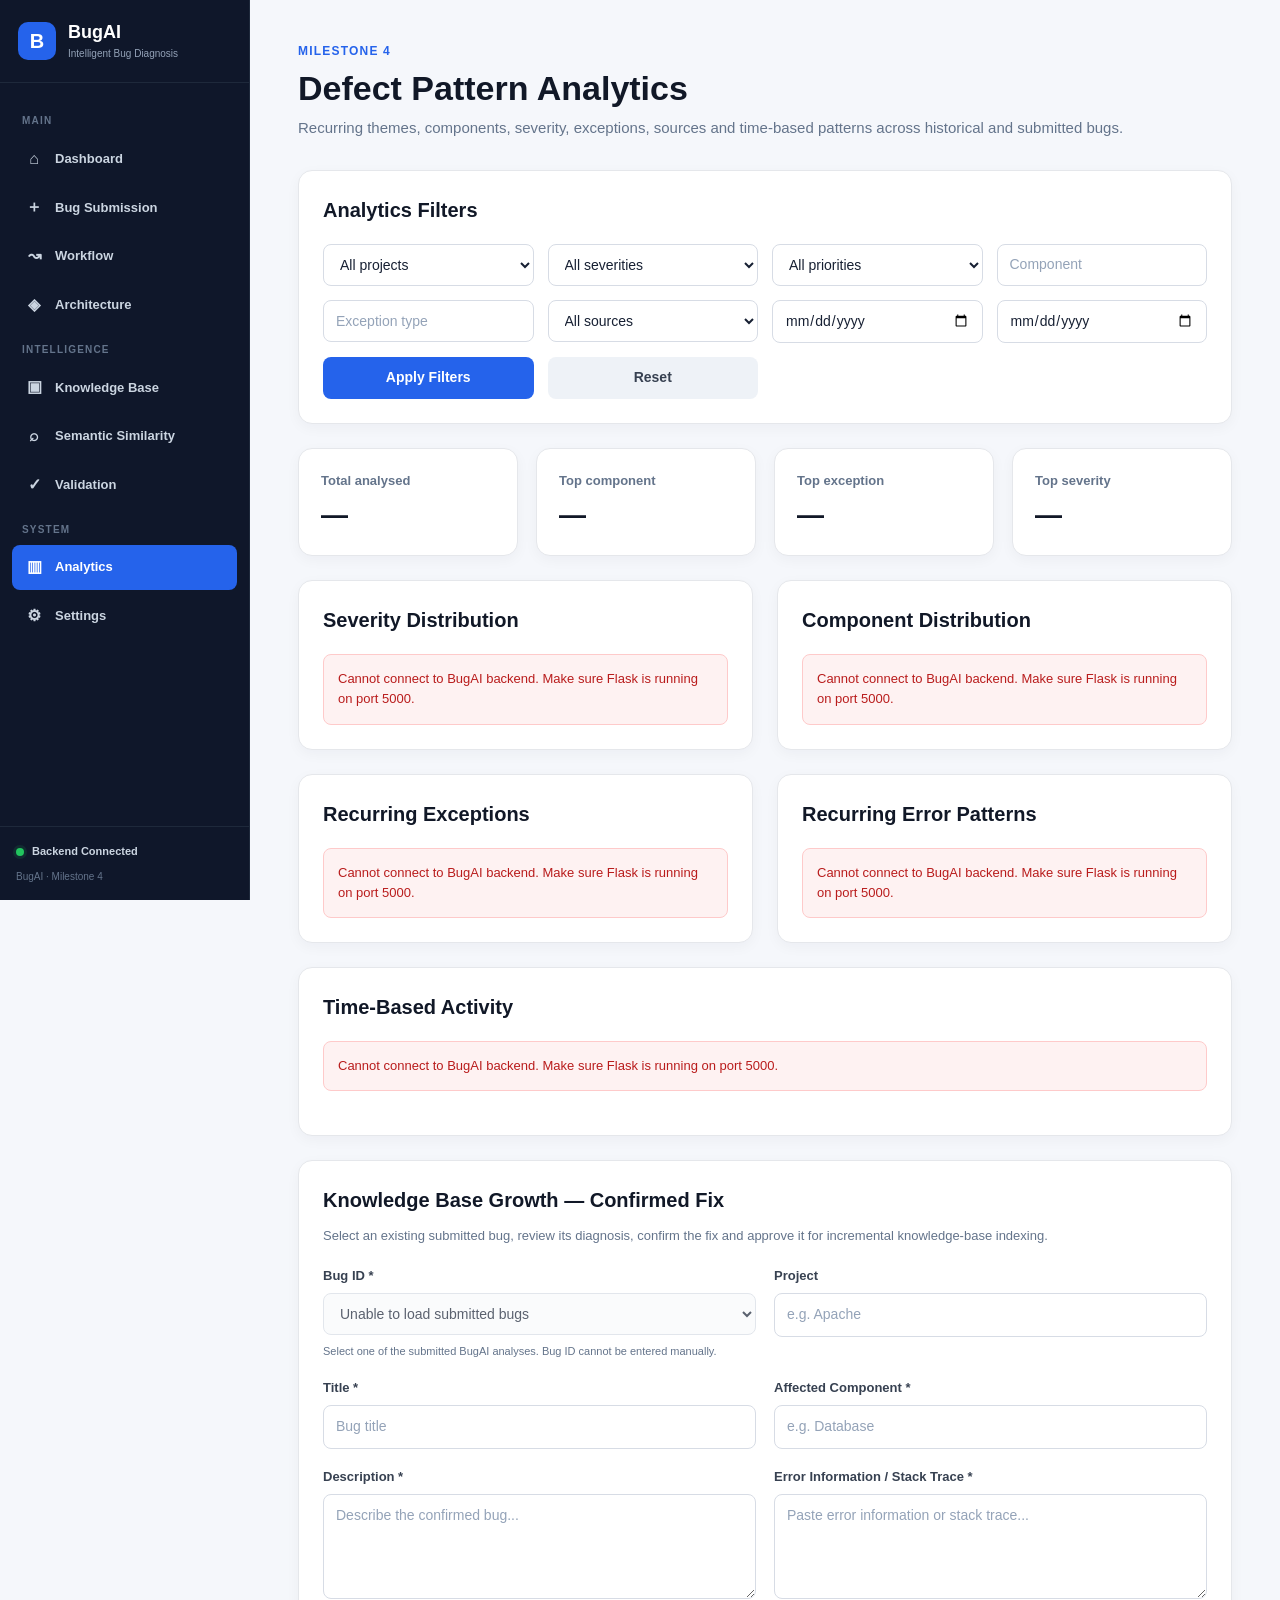
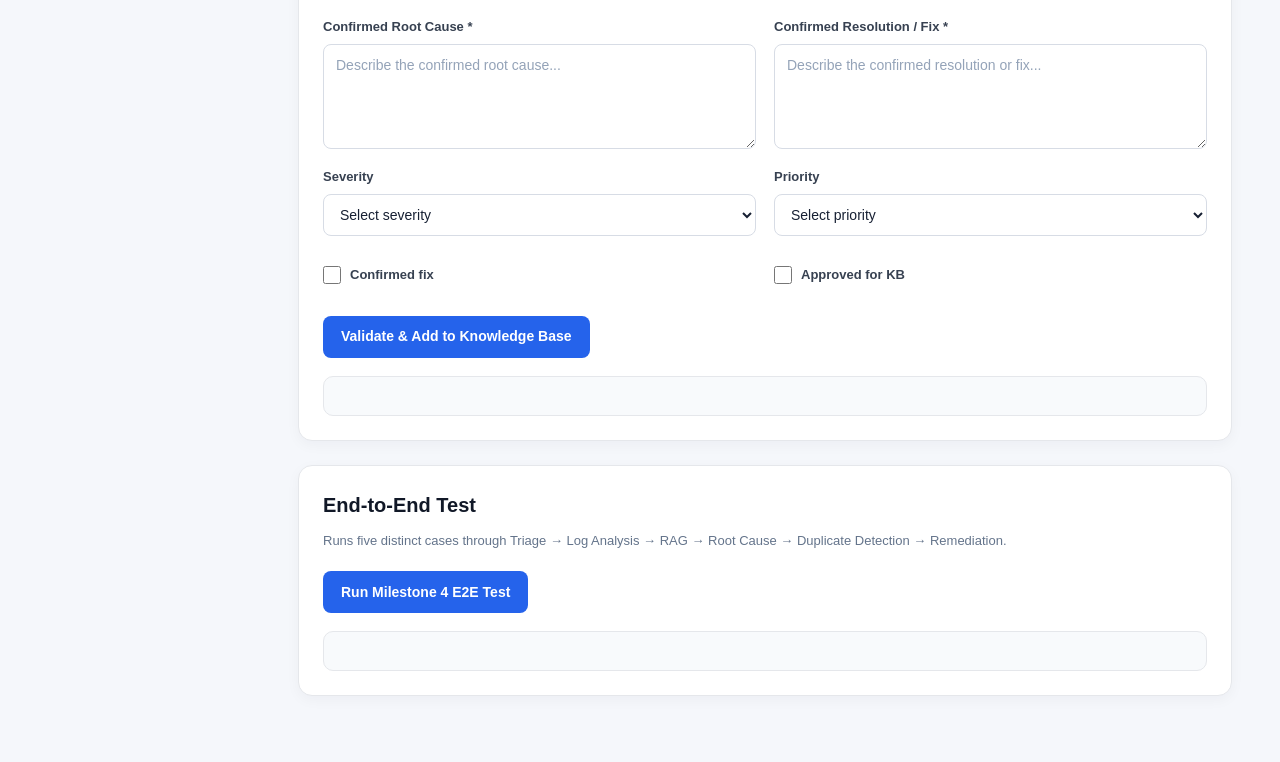
==== commit 5bda0f5d: "Update Defect Pattern Analytics" ====
--- a/analytics/analytics.html
+++ b/analytics/analytics.html
@@ -2,7 +2,6 @@
 <html lang="en">
 
 <head>
-
     <meta charset="UTF-8">
 
     <meta
@@ -16,23 +15,158 @@
         rel="stylesheet"
         href="analytics.css"
     >
-
 </head>
 
 <body>
-
 
     <!-- =========================================================
          BUGAI SIDEBAR
     ========================================================== -->
 
-    <aside id="bugaiSidebar" class="bugai-sidebar">
-  <div class="sidebar-brand"><div class="brand-logo">B</div><div><div class="brand-name">BugAI</div><div class="brand-subtitle">Intelligent Bug Diagnosis</div></div></div>
-  <nav class="sidebar-navigation"><div class="navigation-label">MAIN</div><a class="sidebar-link" href="../Dashboard/dashboard.html"><span class="nav-icon">⌂</span><span class="nav-text">Dashboard</span></a><a class="sidebar-link" href="../Bug-Submission/bug-submission.html"><span class="nav-icon">＋</span><span class="nav-text">Bug Submission</span></a><a class="sidebar-link" href="../Workflow/workflow.html"><span class="nav-icon">↝</span><span class="nav-text">Workflow</span></a><a class="sidebar-link" href="../Architecture/architecture.html"><span class="nav-icon">◈</span><span class="nav-text">Architecture</span></a><div class="navigation-label">INTELLIGENCE</div><a class="sidebar-link" href="../Knowledge-Base/knowledge-base.html"><span class="nav-icon">▣</span><span class="nav-text">Knowledge Base</span></a><a class="sidebar-link" href="../Semantic-Similarity/similarity.html"><span class="nav-icon">⌕</span><span class="nav-text">Semantic Similarity</span></a><a class="sidebar-link" href="../Validation/validation.html"><span class="nav-icon">✓</span><span class="nav-text">Validation</span></a><div class="navigation-label">SYSTEM</div><a class="sidebar-link active" href="../analytics/analytics.html" aria-current="page"><span class="nav-icon">▥</span><span class="nav-text">Analytics</span></a><a class="sidebar-link" href="../Settings/settings.html"><span class="nav-icon">⚙</span><span class="nav-text">Settings</span></a></nav><div class="sidebar-footer"><div class="sidebar-status"><span class="status-dot"></span><span class="status-text">Backend Connected</span></div><div class="sidebar-version">BugAI · Milestone 4</div></div></aside><button id="sidebarMenuButton" class="sidebar-menu-button" type="button" aria-label="Open navigation" aria-controls="bugaiSidebar" aria-expanded="false">☰</button><div id="sidebarOverlay" class="sidebar-overlay"></div>
+    <aside
+        id="bugaiSidebar"
+        class="bugai-sidebar"
+    >
+
+        <div class="sidebar-brand">
+
+            <div class="brand-logo">
+                B
+            </div>
+
+            <div>
+                <div class="brand-name">
+                    BugAI
+                </div>
+
+                <div class="brand-subtitle">
+                    Intelligent Bug Diagnosis
+                </div>
+            </div>
+
+        </div>
+
+
+        <nav class="sidebar-navigation">
+
+            <div class="navigation-label">
+                MAIN
+            </div>
+
+            <a
+                class="sidebar-link"
+                href="../Dashboard/dashboard.html"
+            >
+                <span class="nav-icon">⌂</span>
+                <span class="nav-text">Dashboard</span>
+            </a>
+
+
+            <a
+                class="sidebar-link"
+                href="../Bug-Submission/bug-submission.html"
+            >
+                <span class="nav-icon">＋</span>
+                <span class="nav-text">Bug Submission</span>
+            </a>
+
+
+            <a
+                class="sidebar-link"
+                href="../Workflow/workflow.html"
+            >
+                <span class="nav-icon">↝</span>
+                <span class="nav-text">Workflow</span>
+            </a>
+
+
+            <a
+                class="sidebar-link"
+                href="../Architecture/architecture.html"
+            >
+                <span class="nav-icon">◈</span>
+                <span class="nav-text">Architecture</span>
+            </a>
+
+
+            <div class="navigation-label">
+                INTELLIGENCE
+            </div>
+
+
+            <a
+                class="sidebar-link"
+                href="../Knowledge-Base/knowledge-base.html"
+            >
+                <span class="nav-icon">▣</span>
+                <span class="nav-text">Knowledge Base</span>
+            </a>
+
+
+            <a
+                class="sidebar-link"
+                href="../Semantic-Similarity/similarity.html"
+            >
+                <span class="nav-icon">⌕</span>
+                <span class="nav-text">Semantic Similarity</span>
+            </a>
+
+
+            <a
+                class="sidebar-link"
+                href="../Validation/validation.html"
+            >
+                <span class="nav-icon">✓</span>
+                <span class="nav-text">Validation</span>
+            </a>
+
+
+            <div class="navigation-label">
+                SYSTEM
+            </div>
+
+
+            <a
+                class="sidebar-link active"
+                href="../analytics/analytics.html"
+                aria-current="page"
+            >
+                <span class="nav-icon">▥</span>
+                <span class="nav-text">Analytics</span>
+            </a>
+
+
+            <a
+                class="sidebar-link"
+                href="../Settings/settings.html"
+            >
+                <span class="nav-icon">⚙</span>
+                <span class="nav-text">Settings</span>
+            </a>
+
+        </nav>
+
+
+        <div class="sidebar-footer">
+
+            <div class="sidebar-status">
+                <span class="status-dot"></span>
+                <span class="status-text">
+                    Backend Connected
+                </span>
+            </div>
+
+            <div class="sidebar-version">
+                BugAI · Milestone 4
+            </div>
+
+        </div>
+
+    </aside>
 
 
     <!-- =========================================================
-         MOBILE MENU BUTTON
+         MOBILE MENU
     ========================================================== -->
 
     <button
@@ -43,17 +177,11 @@
         aria-controls="bugaiSidebar"
         aria-expanded="false"
     >
-
         <span></span>
         <span></span>
         <span></span>
-
     </button>
 
-
-    <!-- =========================================================
-         MOBILE OVERLAY
-    ========================================================== -->
 
     <div
         id="sidebarOverlay"
@@ -66,7 +194,6 @@
     ========================================================== -->
 
     <main>
-
 
         <!-- =====================================================
              PAGE HEADER
@@ -101,33 +228,27 @@
                 Analytics Filters
             </h2>
 
+
             <div class="filters">
 
-
                 <select id="project">
-
                     <option value="">
                         All projects
                     </option>
-
                 </select>
 
 
                 <select id="severity">
-
                     <option value="">
                         All severities
                     </option>
-
                 </select>
 
 
                 <select id="priority">
-
                     <option value="">
                         All priorities
                     </option>
-
                 </select>
 
 
@@ -146,11 +267,9 @@
 
 
                 <select id="source">
-
                     <option value="">
                         All sources
                     </option>
-
                 </select>
 
 
@@ -196,7 +315,6 @@
 
         <section class="stats">
 
-
             <div class="stat">
 
                 <span>
@@ -256,7 +374,6 @@
         ====================================================== -->
 
         <section class="grid">
-
 
             <!-- Severity -->
 
@@ -353,30 +470,54 @@
             </h2>
 
             <p class="muted">
-                Only approved, resolved bugs with a confirmed
-                fix are eligible for incremental indexing.
+                Select an existing submitted bug, review its
+                diagnosis, confirm the fix and approve it for
+                incremental knowledge-base indexing.
             </p>
 
 
             <div class="growth-grid">
 
 
-                <!-- Bug ID -->
+                <!-- =================================================
+                     BUG ID
+                ================================================== -->
 
                 <label>
 
                     Bug ID *
 
-                    <input
+                    <select
                         id="gBugId"
-                        type="text"
-                        placeholder="e.g. BUG-1001"
+                        name="bug_id"
+                        required
+                        aria-describedby="gBugIdHelp"
                     >
 
-                </label>
-
-
-                <!-- Project -->
+                        <option
+                            value=""
+                            selected
+                            disabled
+                        >
+                            Loading submitted bugs...
+                        </option>
+
+                    </select>
+
+                    <small
+                        id="gBugIdHelp"
+                        class="field-help"
+                    >
+                        Select one of the submitted BugAI analyses.
+                        Bug ID cannot be entered manually.
+                    </small>
+
+                </label>
+
+
+                <!-- =================================================
+                     PROJECT
+                ================================================== -->
 
                 <label>
 
@@ -391,7 +532,9 @@
                 </label>
 
 
-                <!-- Title -->
+                <!-- =================================================
+                     TITLE
+                ================================================== -->
 
                 <label>
 
@@ -401,12 +544,15 @@
                         id="gTitle"
                         type="text"
                         placeholder="Bug title"
+                        required
                     >
 
                 </label>
 
 
-                <!-- Component -->
+                <!-- =================================================
+                     COMPONENT
+                ================================================== -->
 
                 <label>
 
@@ -416,12 +562,15 @@
                         id="gComponent"
                         type="text"
                         placeholder="e.g. Database"
+                        required
                     >
 
                 </label>
 
 
-                <!-- Description -->
+                <!-- =================================================
+                     DESCRIPTION
+                ================================================== -->
 
                 <label>
 
@@ -430,12 +579,15 @@
                     <textarea
                         id="gDescription"
                         placeholder="Describe the confirmed bug..."
+                        required
                     ></textarea>
 
                 </label>
 
 
-                <!-- Stack Trace -->
+                <!-- =================================================
+                     STACK TRACE
+                ================================================== -->
 
                 <label>
 
@@ -444,12 +596,15 @@
                     <textarea
                         id="gStack"
                         placeholder="Paste error information or stack trace..."
+                        required
                     ></textarea>
 
                 </label>
 
 
-                <!-- Root Cause -->
+                <!-- =================================================
+                     ROOT CAUSE
+                ================================================== -->
 
                 <label>
 
@@ -458,12 +613,15 @@
                     <textarea
                         id="gRoot"
                         placeholder="Describe the confirmed root cause..."
+                        required
                     ></textarea>
 
                 </label>
 
 
-                <!-- Resolution -->
+                <!-- =================================================
+                     RESOLUTION
+                ================================================== -->
 
                 <label>
 
@@ -472,12 +630,15 @@
                     <textarea
                         id="gResolution"
                         placeholder="Describe the confirmed resolution or fix..."
+                        required
                     ></textarea>
 
                 </label>
 
 
-                <!-- Severity -->
+                <!-- =================================================
+                     SEVERITY
+                ================================================== -->
 
                 <label>
 
@@ -510,7 +671,9 @@
                 </label>
 
 
-                <!-- Priority -->
+                <!-- =================================================
+                     PRIORITY
+                ================================================== -->
 
                 <label>
 
@@ -543,7 +706,9 @@
                 </label>
 
 
-                <!-- Confirmed Fix -->
+                <!-- =================================================
+                     CONFIRMED FIX
+                ================================================== -->
 
                 <label class="checkbox-label">
 
@@ -552,12 +717,16 @@
                         id="confirmedFix"
                     >
 
-                    Confirmed fix
-
-                </label>
-
-
-                <!-- Approved -->
+                    <span>
+                        Confirmed fix
+                    </span>
+
+                </label>
+
+
+                <!-- =================================================
+                     APPROVED
+                ================================================== -->
 
                 <label class="checkbox-label">
 
@@ -566,12 +735,18 @@
                         id="approved"
                     >
 
-                    Approved for KB
-
-                </label>
-
-            </div>
-
+                    <span>
+                        Approved for KB
+                    </span>
+
+                </label>
+
+            </div>
+
+
+            <!-- =================================================
+                 GROWTH ACTION
+            ================================================== -->
 
             <button
                 id="addGrowth"
@@ -621,39 +796,239 @@
 
 
     <!-- =========================================================
-         JAVASCRIPT
+         ANALYTICS JAVASCRIPT
     ========================================================== -->
 
     <script src="analytics.js"></script>
 
 
-<script>
-(function(){
-  const SETTINGS_KEY='bugai-settings', LEGACY_KEY='bugai-theme';
-  function getTheme(){
-    try{const s=JSON.parse(localStorage.getItem(SETTINGS_KEY)||'{}'); if(s.theme) return s.theme;}catch(e){}
-    return localStorage.getItem(LEGACY_KEY)||'system';
-  }
-  function applyTheme(){
-    const t=getTheme(), dark=t==='dark'||(t==='system'&&window.matchMedia&&window.matchMedia('(prefers-color-scheme: dark)').matches);
-    document.documentElement.classList.toggle('dark-mode',dark);
-    document.documentElement.classList.toggle('dark',dark);
-    document.body.classList.toggle('dark-mode',dark);
-    document.body.classList.toggle('dark',dark);
-  }
-  function initMenu(){
-    const s=document.getElementById('bugaiSidebar'), b=document.getElementById('sidebarMenuButton'), o=document.getElementById('sidebarOverlay');
-    if(!s||!b||!o)return;
-    const close=()=>{s.classList.remove('open');o.classList.remove('show');b.setAttribute('aria-expanded','false');};
-    b.addEventListener('click',()=>{const open=s.classList.toggle('open');o.classList.toggle('show',open);b.setAttribute('aria-expanded',String(open));});
-    o.addEventListener('click',close); document.addEventListener('keydown',e=>{if(e.key==='Escape')close();});
-    window.addEventListener('resize',()=>{if(window.innerWidth>900)close();});
-  }
-  document.addEventListener('DOMContentLoaded',()=>{applyTheme();initMenu();});
-  window.addEventListener('storage',e=>{if(e.key===SETTINGS_KEY||e.key===LEGACY_KEY)applyTheme();});
-  if(window.matchMedia)window.matchMedia('(prefers-color-scheme: dark)').addEventListener?.('change',applyTheme);
-})();
-</script>
+    <!-- =========================================================
+         THEME + MOBILE SIDEBAR
+    ========================================================== -->
+
+    <script>
+
+        (function () {
+
+            const SETTINGS_KEY = "bugai-settings";
+            const LEGACY_KEY = "bugai-theme";
+
+
+            function getTheme() {
+
+                try {
+
+                    const settings =
+                        JSON.parse(
+                            localStorage.getItem(
+                                SETTINGS_KEY
+                            ) || "{}"
+                        );
+
+                    if (settings.theme) {
+                        return settings.theme;
+                    }
+
+                } catch (error) {
+                    console.warn(
+                        "Unable to read BugAI settings.",
+                        error
+                    );
+                }
+
+                return (
+                    localStorage.getItem(
+                        LEGACY_KEY
+                    ) || "system"
+                );
+            }
+
+
+            function applyTheme() {
+
+                const theme = getTheme();
+
+                const dark =
+                    theme === "dark" ||
+                    (
+                        theme === "system" &&
+                        window.matchMedia &&
+                        window.matchMedia(
+                            "(prefers-color-scheme: dark)"
+                        ).matches
+                    );
+
+
+                document.documentElement.classList.toggle(
+                    "dark-mode",
+                    dark
+                );
+
+                document.documentElement.classList.toggle(
+                    "dark",
+                    dark
+                );
+
+                document.body.classList.toggle(
+                    "dark-mode",
+                    dark
+                );
+
+                document.body.classList.toggle(
+                    "dark",
+                    dark
+                );
+            }
+
+
+            function initMenu() {
+
+                const sidebar =
+                    document.getElementById(
+                        "bugaiSidebar"
+                    );
+
+                const button =
+                    document.getElementById(
+                        "sidebarMenuButton"
+                    );
+
+                const overlay =
+                    document.getElementById(
+                        "sidebarOverlay"
+                    );
+
+
+                if (
+                    !sidebar ||
+                    !button ||
+                    !overlay
+                ) {
+                    return;
+                }
+
+
+                function closeMenu() {
+
+                    sidebar.classList.remove(
+                        "open"
+                    );
+
+                    overlay.classList.remove(
+                        "show"
+                    );
+
+                    button.setAttribute(
+                        "aria-expanded",
+                        "false"
+                    );
+                }
+
+
+                button.addEventListener(
+                    "click",
+                    function () {
+
+                        const isOpen =
+                            sidebar.classList.toggle(
+                                "open"
+                            );
+
+                        overlay.classList.toggle(
+                            "show",
+                            isOpen
+                        );
+
+                        button.setAttribute(
+                            "aria-expanded",
+                            String(isOpen)
+                        );
+                    }
+                );
+
+
+                overlay.addEventListener(
+                    "click",
+                    closeMenu
+                );
+
+
+                document.addEventListener(
+                    "keydown",
+                    function (event) {
+
+                        if (
+                            event.key === "Escape"
+                        ) {
+                            closeMenu();
+                        }
+                    }
+                );
+
+
+                window.addEventListener(
+                    "resize",
+                    function () {
+
+                        if (
+                            window.innerWidth > 900
+                        ) {
+                            closeMenu();
+                        }
+                    }
+                );
+            }
+
+
+            document.addEventListener(
+                "DOMContentLoaded",
+                function () {
+
+                    applyTheme();
+                    initMenu();
+
+                }
+            );
+
+
+            window.addEventListener(
+                "storage",
+                function (event) {
+
+                    if (
+                        event.key === SETTINGS_KEY ||
+                        event.key === LEGACY_KEY
+                    ) {
+                        applyTheme();
+                    }
+                }
+            );
+
+
+            if (window.matchMedia) {
+
+                const mediaQuery =
+                    window.matchMedia(
+                        "(prefers-color-scheme: dark)"
+                    );
+
+                if (
+                    mediaQuery.addEventListener
+                ) {
+
+                    mediaQuery.addEventListener(
+                        "change",
+                        applyTheme
+                    );
+
+                }
+
+            }
+
+        })();
+
+    </script>
+
 </body>
 
 </html>
--- a/analytics/analytics.css
+++ b/analytics/analytics.css
@@ -1,6 +1,10 @@
 /* =========================================================
    BUGAI - DEFECT PATTERN ANALYTICS
-   Self-contained page styles
+   Complete self-contained stylesheet
+   ========================================================= */
+
+/* =========================================================
+   01. GLOBAL
    ========================================================= */
 
 * {
@@ -18,15 +22,29 @@
     color: #172033;
     font-family: Inter, "Segoe UI", Arial, sans-serif;
     line-height: 1.55;
-
     transition:
         background-color 0.25s ease,
         color 0.25s ease;
 }
 
-
-/* =========================================================
-   MAIN CONTENT
+button,
+input,
+select,
+textarea {
+    font: inherit;
+}
+
+button {
+    cursor: pointer;
+}
+
+a {
+    color: inherit;
+}
+
+
+/* =========================================================
+   02. MAIN CONTENT
    ========================================================= */
 
 main {
@@ -38,7 +56,7 @@
 
 
 /* =========================================================
-   PAGE HEADER
+   03. PAGE HEADER
    ========================================================= */
 
 .page-header {
@@ -71,21 +89,16 @@
 
 
 /* =========================================================
-   CARD
+   04. CARD
    ========================================================= */
 
 .card {
     margin-bottom: 24px;
     padding: 24px;
-
     border: 1px solid #e5e7eb;
     border-radius: 14px;
-
     background: #ffffff;
-
-    box-shadow:
-        0 4px 14px rgba(15, 23, 42, 0.04);
-
+    box-shadow: 0 4px 14px rgba(15, 23, 42, 0.04);
     transition:
         background-color 0.25s ease,
         border-color 0.25s ease,
@@ -108,17 +121,13 @@
 
 
 /* =========================================================
-   ANALYTICS FILTERS
+   05. ANALYTICS FILTERS
    ========================================================= */
 
 .filters {
     display: grid;
-
-    grid-template-columns:
-        repeat(4, minmax(160px, 1fr));
-
+    grid-template-columns: repeat(4, minmax(160px, 1fr));
     gap: 14px;
-
     align-items: center;
 }
 
@@ -126,20 +135,14 @@
 .filters select {
     width: 100%;
     min-height: 42px;
-
     padding: 9px 12px;
-
     border: 1px solid #d7dce5;
     border-radius: 8px;
-
     outline: none;
-
     background: #ffffff;
     color: #172033;
-
     font-family: inherit;
     font-size: 14px;
-
     transition:
         border-color 0.2s ease,
         box-shadow 0.2s ease,
@@ -150,9 +153,7 @@
 .filters input:focus,
 .filters select:focus {
     border-color: #2563eb;
-
-    box-shadow:
-        0 0 0 3px rgba(37, 99, 235, 0.1);
+    box-shadow: 0 0 0 3px rgba(37, 99, 235, 0.1);
 }
 
 .filters input::placeholder {
@@ -165,24 +166,19 @@
 
 
 /* =========================================================
-   BUTTONS
+   06. BUTTONS
    ========================================================= */
 
 .primary,
 .secondary {
     min-height: 42px;
-
     padding: 9px 18px;
-
     border: none;
     border-radius: 8px;
-
     font-family: inherit;
     font-size: 14px;
     font-weight: 600;
-
     cursor: pointer;
-
     transition:
         background 0.2s ease,
         color 0.2s ease,
@@ -221,33 +217,23 @@
 
 
 /* =========================================================
-   SUMMARY STATISTICS
+   07. SUMMARY STATISTICS
    ========================================================= */
 
 .stats {
     display: grid;
-
-    grid-template-columns:
-        repeat(4, minmax(180px, 1fr));
-
+    grid-template-columns: repeat(4, minmax(180px, 1fr));
     gap: 18px;
-
     margin-bottom: 24px;
 }
 
 .stat {
     min-width: 0;
-
     padding: 22px;
-
     border: 1px solid #e5e7eb;
     border-radius: 14px;
-
     background: #ffffff;
-
-    box-shadow:
-        0 4px 14px rgba(15, 23, 42, 0.04);
-
+    box-shadow: 0 4px 14px rgba(15, 23, 42, 0.04);
     transition:
         background-color 0.25s ease,
         border-color 0.25s ease,
@@ -256,43 +242,32 @@
 
 .stat span {
     display: block;
-
     margin-bottom: 8px;
-
     color: #64748b;
-
     font-size: 13px;
     font-weight: 600;
 }
 
 .stat strong {
     display: block;
-
     overflow: hidden;
-
     color: #111827;
-
     font-size: 27px;
     font-weight: 700;
     line-height: 1.25;
-
     text-overflow: ellipsis;
     white-space: nowrap;
 }
 
 
 /* =========================================================
-   ANALYTICS GRID
+   08. ANALYTICS GRID
    ========================================================= */
 
 .grid {
     display: grid;
-
-    grid-template-columns:
-        repeat(2, minmax(0, 1fr));
-
+    grid-template-columns: repeat(2, minmax(0, 1fr));
     gap: 24px;
-
     margin-bottom: 24px;
 }
 
@@ -302,7 +277,7 @@
 
 
 /* =========================================================
-   BAR CHARTS
+   09. BAR CHARTS
    ========================================================= */
 
 .bars {
@@ -311,31 +286,23 @@
 
 .bar-chart {
     display: flex;
-
     flex-direction: column;
-
     gap: 13px;
 }
 
 .bar-row {
     display: grid;
-
-    grid-template-columns:
-        145px minmax(0, 1fr) 70px;
-
+    grid-template-columns: 145px minmax(0, 1fr) 70px;
     gap: 12px;
-
     align-items: center;
+    margin-bottom: 13px;
 }
 
 .bar-label {
     overflow: hidden;
-
     color: #374151;
-
     font-size: 13px;
     font-weight: 500;
-
     text-overflow: ellipsis;
     white-space: nowrap;
 }
@@ -343,63 +310,47 @@
 .bar-track {
     width: 100%;
     height: 11px;
-
     overflow: hidden;
-
     border-radius: 999px;
-
     background: #e5e7eb;
 }
 
 .bar-fill {
     height: 100%;
-
     min-width: 2px;
-
     border-radius: 999px;
-
     background: #2563eb;
-
     transition: width 0.4s ease;
 }
 
 .bar-value {
     color: #475569;
-
     font-size: 12px;
     font-weight: 600;
-
     text-align: right;
 }
 
 
 /* =========================================================
-   TIME-BASED ACTIVITY
+   10. TIME-BASED ACTIVITY
    ========================================================= */
 
 .time-table {
     width: 100%;
-
     border-collapse: collapse;
-
     font-size: 13px;
 }
 
 .time-table th,
 .time-table td {
     padding: 11px 12px;
-
-    border-bottom:
-        1px solid #edf0f4;
-
+    border-bottom: 1px solid #edf0f4;
     text-align: left;
 }
 
 .time-table th {
     background: #f8fafc;
-
     color: #475569;
-
     font-weight: 600;
 }
 
@@ -411,33 +362,28 @@
     background: #f8fafc;
 }
 
-
-/* =========================================================
-   GROWTH FORM
+#timeChart {
+    min-width: 0;
+}
+
+
+/* =========================================================
+   11. KNOWLEDGE BASE GROWTH FORM
    ========================================================= */
 
 .growth-grid {
     display: grid;
-
-    grid-template-columns:
-        repeat(2, minmax(0, 1fr));
-
+    grid-template-columns: repeat(2, minmax(0, 1fr));
     gap: 18px;
-
     margin-bottom: 20px;
 }
 
 .growth-grid label {
     display: flex;
-
     flex-direction: column;
-
     gap: 7px;
-
     min-width: 0;
-
     color: #374151;
-
     font-size: 13px;
     font-weight: 600;
 }
@@ -446,22 +392,15 @@
 .growth-grid select,
 .growth-grid textarea {
     width: 100%;
-
     padding: 10px 12px;
-
     border: 1px solid #d7dce5;
     border-radius: 8px;
-
     outline: none;
-
     background: #ffffff;
     color: #172033;
-
     font-family: inherit;
-
     font-size: 14px;
     font-weight: 400;
-
     transition:
         border-color 0.2s ease,
         box-shadow 0.2s ease,
@@ -469,15 +408,14 @@
         color 0.2s ease;
 }
 
-.growth-grid input[type="text"] {
+.growth-grid input[type="text"],
+.growth-grid select {
     min-height: 42px;
 }
 
 .growth-grid textarea {
     min-height: 105px;
-
     resize: vertical;
-
     line-height: 1.5;
 }
 
@@ -485,159 +423,153 @@
 .growth-grid select:focus,
 .growth-grid textarea:focus {
     border-color: #2563eb;
-
-    box-shadow:
-        0 0 0 3px rgba(37, 99, 235, 0.1);
+    box-shadow: 0 0 0 3px rgba(37, 99, 235, 0.1);
 }
 
 .growth-grid input::placeholder,
 .growth-grid textarea::placeholder {
     color: #94a3b8;
-
     font-weight: 400;
 }
 
 
 /* =========================================================
-   CHECKBOXES
+   12. BUG ID SELECT
+   ========================================================= */
+
+#gBugId {
+    width: 100%;
+    min-height: 42px;
+    padding: 10px 38px 10px 12px;
+    border: 1px solid #d7dce5;
+    border-radius: 8px;
+    outline: none;
+    background-color: #ffffff;
+    color: #172033;
+    font-family: inherit;
+    font-size: 14px;
+    cursor: pointer;
+    transition:
+        border-color 0.2s ease,
+        box-shadow 0.2s ease,
+        background-color 0.2s ease,
+        color 0.2s ease;
+}
+
+#gBugId:focus {
+    border-color: #2563eb;
+    box-shadow: 0 0 0 3px rgba(37, 99, 235, 0.1);
+}
+
+#gBugId:disabled {
+    opacity: 0.7;
+    cursor: not-allowed;
+    background-color: #f8fafc;
+}
+
+#gBugId option {
+    color: #172033;
+    background: #ffffff;
+}
+
+.field-help {
+    display: block;
+    margin-top: 2px;
+    color: #64748b;
+    font-size: 11px;
+    font-weight: 400;
+    line-height: 1.45;
+}
+
+
+/* =========================================================
+   13. CHECKBOXES
    ========================================================= */
 
 .checkbox-label {
     display: flex !important;
-
     flex-direction: row !important;
-
     align-items: center;
-
     gap: 9px !important;
-
     min-height: 42px;
-
     padding: 8px 0;
-
     color: #374151;
-
     cursor: pointer;
 }
 
 .checkbox-label input[type="checkbox"] {
     width: 18px;
     height: 18px;
-
     margin: 0;
-
     accent-color: #2563eb;
-
     cursor: pointer;
 }
 
 
 /* =========================================================
-   RESULT AREAS
+   14. RESULT AREAS
    ========================================================= */
 
 #growthResult,
 #e2eResult {
     min-height: 40px;
-
     margin: 18px 0 0;
-
     padding: 16px;
-
     overflow-x: auto;
-
-    border:
-        1px solid #e5e7eb;
-
+    border: 1px solid #e5e7eb;
     border-radius: 10px;
-
     background: #f8fafc;
-
     color: #334155;
-
-    font-family:
-        Consolas,
-        "Courier New",
-        monospace;
-
+    font-family: Consolas, "Courier New", monospace;
     font-size: 12px;
-
     line-height: 1.6;
-
     white-space: pre-wrap;
-
     word-break: break-word;
 }
 
 .result-success {
     border-color: #bbf7d0 !important;
-
     background: #f0fdf4 !important;
-
     color: #166534 !important;
 }
 
 .result-error {
     border-color: #fecaca !important;
-
     background: #fef2f2 !important;
-
     color: #b91c1c !important;
 }
 
 
 /* =========================================================
-   LOADING
+   15. LOADING / EMPTY / ERROR
    ========================================================= */
 
 .loading-state {
     padding: 28px 15px;
-
     color: #64748b;
-
     font-size: 13px;
-
     text-align: center;
 }
-
-
-/* =========================================================
-   EMPTY STATE
-   ========================================================= */
 
 .empty-state {
     padding: 28px 15px;
-
     color: #94a3b8;
-
     font-size: 13px;
-
     text-align: center;
 }
-
-
-/* =========================================================
-   ERROR STATE
-   ========================================================= */
 
 .error-state {
     padding: 14px;
-
-    border:
-        1px solid #fecaca;
-
+    border: 1px solid #fecaca;
     border-radius: 8px;
-
     background: #fef2f2;
-
     color: #b91c1c;
-
     font-size: 13px;
 }
 
 
 /* =========================================================
-   DARK MODE
+   16. DARK MODE - BASE
    ========================================================= */
 
 html.dark-mode,
@@ -652,13 +584,12 @@
 body.dark-mode,
 body.dark {
     background: #0b1120;
-
     color: #e2e8f0;
 }
 
 
 /* =========================================================
-   DARK MODE — HEADER
+   17. DARK MODE - HEADER
    ========================================================= */
 
 html.dark-mode .eyebrow,
@@ -684,7 +615,7 @@
 
 
 /* =========================================================
-   DARK MODE — CARDS
+   18. DARK MODE - CARDS
    ========================================================= */
 
 html.dark-mode .card,
@@ -692,11 +623,8 @@
 body.dark-mode .card,
 body.dark .card {
     background: #111827;
-
     border-color: #243244;
-
     color: #e2e8f0;
-
     box-shadow: none;
 }
 
@@ -716,7 +644,7 @@
 
 
 /* =========================================================
-   DARK MODE — FILTERS
+   19. DARK MODE - FILTERS
    ========================================================= */
 
 html.dark-mode .filters input,
@@ -728,9 +656,7 @@
 body.dark-mode .filters select,
 body.dark .filters select {
     background: #0f172a;
-
     border-color: #334155;
-
     color: #e2e8f0;
 }
 
@@ -750,15 +676,12 @@
 body.dark-mode .filters select:focus,
 body.dark .filters select:focus {
     border-color: #60a5fa;
-
-    box-shadow:
-        0 0 0 3px
-        rgba(96, 165, 250, 0.12);
-}
-
-
-/* =========================================================
-   DARK MODE — BUTTONS
+    box-shadow: 0 0 0 3px rgba(96, 165, 250, 0.12);
+}
+
+
+/* =========================================================
+   20. DARK MODE - BUTTONS
    ========================================================= */
 
 html.dark-mode .primary,
@@ -766,11 +689,8 @@
 body.dark-mode .primary,
 body.dark .primary {
     background: #ffffff !important;
-
     background-color: #ffffff !important;
-
     color: #000000 !important;
-
     border-color: #ffffff !important;
 }
 
@@ -779,9 +699,7 @@
 body.dark-mode .primary:hover,
 body.dark .primary:hover {
     background: #e5e7eb !important;
-
     background-color: #e5e7eb !important;
-
     color: #000000 !important;
 }
 
@@ -790,7 +708,6 @@
 body.dark-mode .secondary,
 body.dark .secondary {
     background: #1e293b;
-
     color: #e2e8f0;
 }
 
@@ -799,13 +716,12 @@
 body.dark-mode .secondary:hover,
 body.dark .secondary:hover {
     background: #334155;
-
     color: #ffffff;
 }
 
 
 /* =========================================================
-   DARK MODE — STATISTICS
+   21. DARK MODE - STATISTICS
    ========================================================= */
 
 html.dark-mode .stat,
@@ -813,9 +729,7 @@
 body.dark-mode .stat,
 body.dark .stat {
     background: #111827;
-
     border-color: #243244;
-
     box-shadow: none;
 }
 
@@ -835,7 +749,7 @@
 
 
 /* =========================================================
-   DARK MODE — BAR CHARTS
+   22. DARK MODE - BARS
    ========================================================= */
 
 html.dark-mode .bar-label,
@@ -868,46 +782,7 @@
 
 
 /* =========================================================
-   DARK MODE — TIME TABLE
-   ========================================================= */
-
-html.dark-mode .time-table,
-html.dark .time-table,
-body.dark-mode .time-table,
-body.dark .time-table {
-    background: #111827;
-}
-
-html.dark-mode .time-table th,
-html.dark .time-table th,
-body.dark-mode .time-table th,
-body.dark .time-table th {
-    background: #1e293b;
-
-    color: #cbd5e1;
-
-    border-color: #334155;
-}
-
-html.dark-mode .time-table td,
-html.dark .time-table td,
-body.dark-mode .time-table td,
-body.dark .time-table td {
-    color: #cbd5e1;
-
-    border-color: #334155;
-}
-
-html.dark-mode .time-table tbody tr:hover,
-html.dark .time-table tbody tr:hover,
-body.dark-mode .time-table tbody tr:hover,
-body.dark .time-table tbody tr:hover {
-    background: #172033;
-}
-
-
-/* =========================================================
-   DARK MODE — GROWTH FORM
+   23. DARK MODE - GROWTH FORM
    ========================================================= */
 
 html.dark-mode .growth-grid label,
@@ -928,11 +803,29 @@
 html.dark-mode .growth-grid textarea,
 html.dark .growth-grid textarea,
 body.dark-mode .growth-grid textarea,
-body.dark .growth-grid textarea {
+body.dark .growth-grid textarea,
+html.dark-mode #gBugId,
+html.dark #gBugId,
+body.dark-mode #gBugId,
+body.dark #gBugId {
     background: #0f172a;
-
     border-color: #334155;
-
+    color: #e2e8f0;
+}
+
+html.dark-mode #gBugId:disabled,
+html.dark #gBugId:disabled,
+body.dark-mode #gBugId:disabled,
+body.dark #gBugId:disabled {
+    background: #111827;
+    color: #64748b;
+}
+
+html.dark-mode #gBugId option,
+html.dark #gBugId option,
+body.dark-mode #gBugId option,
+body.dark #gBugId option {
+    background: #0f172a;
     color: #e2e8f0;
 }
 
@@ -958,17 +851,25 @@
 html.dark-mode .growth-grid textarea:focus,
 html.dark .growth-grid textarea:focus,
 body.dark-mode .growth-grid textarea:focus,
-body.dark .growth-grid textarea:focus {
+body.dark .growth-grid textarea:focus,
+html.dark-mode #gBugId:focus,
+html.dark #gBugId:focus,
+body.dark-mode #gBugId:focus,
+body.dark #gBugId:focus {
     border-color: #60a5fa;
-
-    box-shadow:
-        0 0 0 3px
-        rgba(96, 165, 250, 0.12);
-}
-
-
-/* =========================================================
-   DARK MODE — CHECKBOX
+    box-shadow: 0 0 0 3px rgba(96, 165, 250, 0.12);
+}
+
+html.dark-mode .field-help,
+html.dark .field-help,
+body.dark-mode .field-help,
+body.dark .field-help {
+    color: #64748b;
+}
+
+
+/* =========================================================
+   24. DARK MODE - CHECKBOXES
    ========================================================= */
 
 html.dark-mode .checkbox-label,
@@ -980,7 +881,7 @@
 
 
 /* =========================================================
-   DARK MODE — RESULT AREAS
+   25. DARK MODE - RESULTS
    ========================================================= */
 
 html.dark-mode #growthResult,
@@ -992,9 +893,7 @@
 body.dark-mode #e2eResult,
 body.dark #e2eResult {
     background: #0f172a;
-
     border-color: #334155;
-
     color: #cbd5e1;
 }
 
@@ -1003,9 +902,7 @@
 body.dark-mode .result-success,
 body.dark .result-success {
     background: #052e16 !important;
-
     border-color: #166534 !important;
-
     color: #86efac !important;
 }
 
@@ -1014,29 +911,8 @@
 body.dark-mode .result-error,
 body.dark .result-error {
     background: #450a0a !important;
-
     border-color: #991b1b !important;
-
     color: #fca5a5 !important;
-}
-
-
-/* =========================================================
-   DARK MODE — STATES
-   ========================================================= */
-
-html.dark-mode .loading-state,
-html.dark .loading-state,
-body.dark-mode .loading-state,
-body.dark .loading-state {
-    color: #94a3b8;
-}
-
-html.dark-mode .empty-state,
-html.dark .empty-state,
-body.dark-mode .empty-state,
-body.dark .empty-state {
-    color: #64748b;
 }
 
 html.dark-mode .error-state,
@@ -1044,156 +920,95 @@
 body.dark-mode .error-state,
 body.dark .error-state {
     background: #450a0a;
-
     border-color: #991b1b;
-
     color: #fca5a5;
 }
 
 
 /* =========================================================
-   BUGAI SELF-CONTAINED SIDEBAR
+   26. SIDEBAR
    ========================================================= */
 
 .bugai-sidebar {
     position: fixed;
-
     top: 0;
     left: 0;
-
     width: 250px;
     height: 100vh;
-
     z-index: 1000;
-
     display: flex;
-
     flex-direction: column;
-
     background: #0f172a;
-
     color: #ffffff;
-
-    border-right:
-        1px solid #1e293b;
-
+    border-right: 1px solid #1e293b;
     overflow: hidden;
 }
-
-
-/* =========================================================
-   SIDEBAR BRAND
-   ========================================================= */
 
 .sidebar-brand {
     display: flex;
-
     align-items: center;
-
     gap: 12px;
-
     padding: 22px 18px;
-
-    border-bottom:
-        1px solid #1e293b;
-
+    border-bottom: 1px solid #1e293b;
     flex-shrink: 0;
 }
 
 .brand-logo {
     width: 38px;
     height: 38px;
-
     display: flex;
-
     align-items: center;
     justify-content: center;
-
     border-radius: 10px;
-
     background: #2563eb;
-
     color: #ffffff;
-
     font-size: 20px;
-
     font-weight: 800;
-
     flex-shrink: 0;
 }
 
 .brand-name {
     color: #ffffff;
-
     font-size: 18px;
-
     font-weight: 800;
-
     line-height: 1.2;
 }
 
 .brand-subtitle {
     margin-top: 3px;
-
     color: #94a3b8;
-
     font-size: 10px;
-
     line-height: 1.3;
 }
-
-
-/* =========================================================
-   SIDEBAR NAVIGATION
-   ========================================================= */
 
 .sidebar-navigation {
     flex: 1;
-
     padding: 16px 12px;
-
     overflow-y: auto;
-
     overflow-x: hidden;
 }
 
 .navigation-label {
     margin: 14px 10px 8px;
-
     color: #64748b;
-
     font-size: 10px;
-
     font-weight: 800;
-
     letter-spacing: 0.12em;
 }
 
 .sidebar-link {
     display: flex;
-
     align-items: center;
-
     gap: 11px;
-
     width: 100%;
-
     min-height: 42px;
-
     margin-bottom: 4px;
-
     padding: 10px 12px;
-
     border-radius: 8px;
-
     color: #cbd5e1;
-
     text-decoration: none;
-
     font-size: 13px;
-
     font-weight: 600;
-
     transition:
         background 0.2s ease,
         color 0.2s ease,
@@ -1202,29 +1017,21 @@
 
 .sidebar-link:hover {
     background: #1e293b;
-
     color: #ffffff;
-
     transform: translateX(2px);
 }
 
 .sidebar-link.active {
     background: #2563eb;
-
     color: #ffffff;
 }
 
 .nav-icon {
     width: 20px;
-
     display: inline-flex;
-
     align-items: center;
-
     justify-content: center;
-
     flex-shrink: 0;
-
     font-size: 16px;
 }
 
@@ -1232,46 +1039,27 @@
     white-space: nowrap;
 }
 
-
-/* =========================================================
-   SIDEBAR FOOTER
-   ========================================================= */
-
 .sidebar-footer {
     padding: 16px;
-
-    border-top:
-        1px solid #1e293b;
-
+    border-top: 1px solid #1e293b;
     flex-shrink: 0;
 }
 
 .sidebar-status {
     display: flex;
-
     align-items: center;
-
     gap: 8px;
-
     color: #cbd5e1;
-
     font-size: 11px;
-
     font-weight: 600;
 }
 
 .status-dot {
     width: 8px;
     height: 8px;
-
     border-radius: 50%;
-
     background: #22c55e;
-
-    box-shadow:
-        0 0 0 3px
-        rgba(34, 197, 94, 0.12);
-
+    box-shadow: 0 0 0 3px rgba(34, 197, 94, 0.12);
     flex-shrink: 0;
 }
 
@@ -1281,72 +1069,70 @@
 
 .sidebar-version {
     margin-top: 8px;
-
     color: #64748b;
-
     font-size: 10px;
 }
 
 
 /* =========================================================
-   MOBILE SIDEBAR
+   27. MOBILE SIDEBAR
    ========================================================= */
 
 .sidebar-menu-button {
     display: none;
-
     position: fixed;
-
     top: 16px;
     left: 16px;
-
     z-index: 1100;
-
     width: 44px;
     height: 44px;
-
     padding: 0;
-
+    border: 1px solid #1e293b;
     border-radius: 10px;
-
     background: #0f172a;
-
     color: #ffffff;
-
-    border:
-        1px solid #1e293b;
-
-    font-size: 21px;
-
     align-items: center;
-
     justify-content: center;
-
+    flex-direction: column;
+    gap: 5px;
     cursor: pointer;
-
-    box-shadow:
-        0 5px 16px
-        rgba(15, 23, 42, 0.2);
+    box-shadow: 0 5px 16px rgba(15, 23, 42, 0.2);
+}
+
+.sidebar-menu-button span {
+    display: block;
+    width: 20px;
+    height: 2px;
+    border-radius: 2px;
+    background: #ffffff;
+    transition:
+        transform 0.2s ease,
+        opacity 0.2s ease;
+}
+
+.sidebar-menu-button[aria-expanded="true"] span:nth-child(1) {
+    transform: translateY(7px) rotate(45deg);
+}
+
+.sidebar-menu-button[aria-expanded="true"] span:nth-child(2) {
+    opacity: 0;
+}
+
+.sidebar-menu-button[aria-expanded="true"] span:nth-child(3) {
+    transform: translateY(-7px) rotate(-45deg);
 }
 
 .sidebar-menu-button:hover {
     background: #1e293b;
-
     transform: none;
 }
 
 .sidebar-overlay {
     display: none;
-
     position: fixed;
-
     inset: 0;
-
     z-index: 900;
-
-    background:
-        rgba(15, 23, 42, 0.55);
-
+    background: rgba(15, 23, 42, 0.55);
     backdrop-filter: blur(2px);
 }
 
@@ -1356,48 +1142,7 @@
 
 
 /* =========================================================
-   DARK MODE — SIDEBAR
-   ========================================================= */
-
-html.dark-mode .bugai-sidebar,
-html.dark .bugai-sidebar,
-body.dark-mode .bugai-sidebar,
-body.dark .bugai-sidebar {
-    background: #0f172a;
-
-    color: #ffffff;
-
-    border-color: #1e293b;
-}
-
-html.dark-mode .sidebar-link,
-html.dark .sidebar-link,
-body.dark-mode .sidebar-link,
-body.dark .sidebar-link {
-    color: #cbd5e1;
-}
-
-html.dark-mode .sidebar-link:hover,
-html.dark .sidebar-link:hover,
-body.dark-mode .sidebar-link:hover,
-body.dark .sidebar-link:hover {
-    background: #1e293b;
-
-    color: #ffffff;
-}
-
-html.dark-mode .sidebar-link.active,
-html.dark .sidebar-link.active,
-body.dark-mode .sidebar-link.active,
-body.dark .sidebar-link.active {
-    background: #2563eb;
-
-    color: #ffffff;
-}
-
-
-/* =========================================================
-   RESPONSIVE - 1200px
+   28. RESPONSIVE - 1200px
    ========================================================= */
 
 @media (max-width: 1200px) {
@@ -1419,26 +1164,20 @@
 
 
 /* =========================================================
-   RESPONSIVE - 900px
+   29. RESPONSIVE - 900px
    ========================================================= */
 
 @media (max-width: 900px) {
 
     .bugai-sidebar {
-        transform:
-            translateX(-100%);
-
-        transition:
-            transform 0.25s ease;
-
+        transform: translateX(-100%);
+        transition: transform 0.25s ease;
         box-shadow:
-            10px 0 30px
-            rgba(0, 0, 0, 0.2);
+            10px 0 30px rgba(0, 0, 0, 0.2);
     }
 
     .bugai-sidebar.open {
-        transform:
-            translateX(0);
+        transform: translateX(0);
     }
 
     .sidebar-menu-button {
@@ -1447,11 +1186,7 @@
 
     main {
         margin-left: 0;
-
-        padding:
-            80px
-            22px
-            30px;
+        padding: 80px 22px 30px;
     }
 
     .grid {
@@ -1470,16 +1205,13 @@
 
 
 /* =========================================================
-   RESPONSIVE - 600px
+   30. RESPONSIVE - 600px
    ========================================================= */
 
 @media (max-width: 600px) {
 
     main {
-        padding:
-            75px
-            15px
-            25px;
+        padding: 75px 15px 25px;
     }
 
     .page-header h1 {
@@ -1514,7 +1246,6 @@
     .bar-row {
         grid-template-columns:
             90px minmax(0, 1fr) 50px;
-
         gap: 8px;
     }
 
@@ -1537,15 +1268,18 @@
     .sidebar-menu-button {
         top: 14px;
         left: 14px;
-
         width: 40px;
         height: 40px;
     }
-}
-
-
-/* =========================================================
-   ACCESSIBILITY
+
+    .growth-grid {
+        gap: 14px;
+    }
+}
+
+
+/* =========================================================
+   31. ACCESSIBILITY
    ========================================================= */
 
 button:focus-visible,
@@ -1553,16 +1287,13 @@
 select:focus-visible,
 textarea:focus-visible,
 a:focus-visible {
-    outline:
-        3px solid
-        rgba(37, 99, 235, 0.25);
-
+    outline: 3px solid rgba(37, 99, 235, 0.25);
     outline-offset: 2px;
 }
 
 
 /* =========================================================
-   REDUCED MOTION
+   32. REDUCED MOTION
    ========================================================= */
 
 @media (prefers-reduced-motion: reduce) {
@@ -1570,16 +1301,9 @@
     *,
     *::before,
     *::after {
-        animation-duration:
-            0.01ms !important;
-
-        animation-iteration-count:
-            1 !important;
-
-        transition-duration:
-            0.01ms !important;
-
-        scroll-behavior:
-            auto !important;
+        animation-duration: 0.01ms !important;
+        animation-iteration-count: 1 !important;
+        transition-duration: 0.01ms !important;
+        scroll-behavior: auto !important;
     }
 }
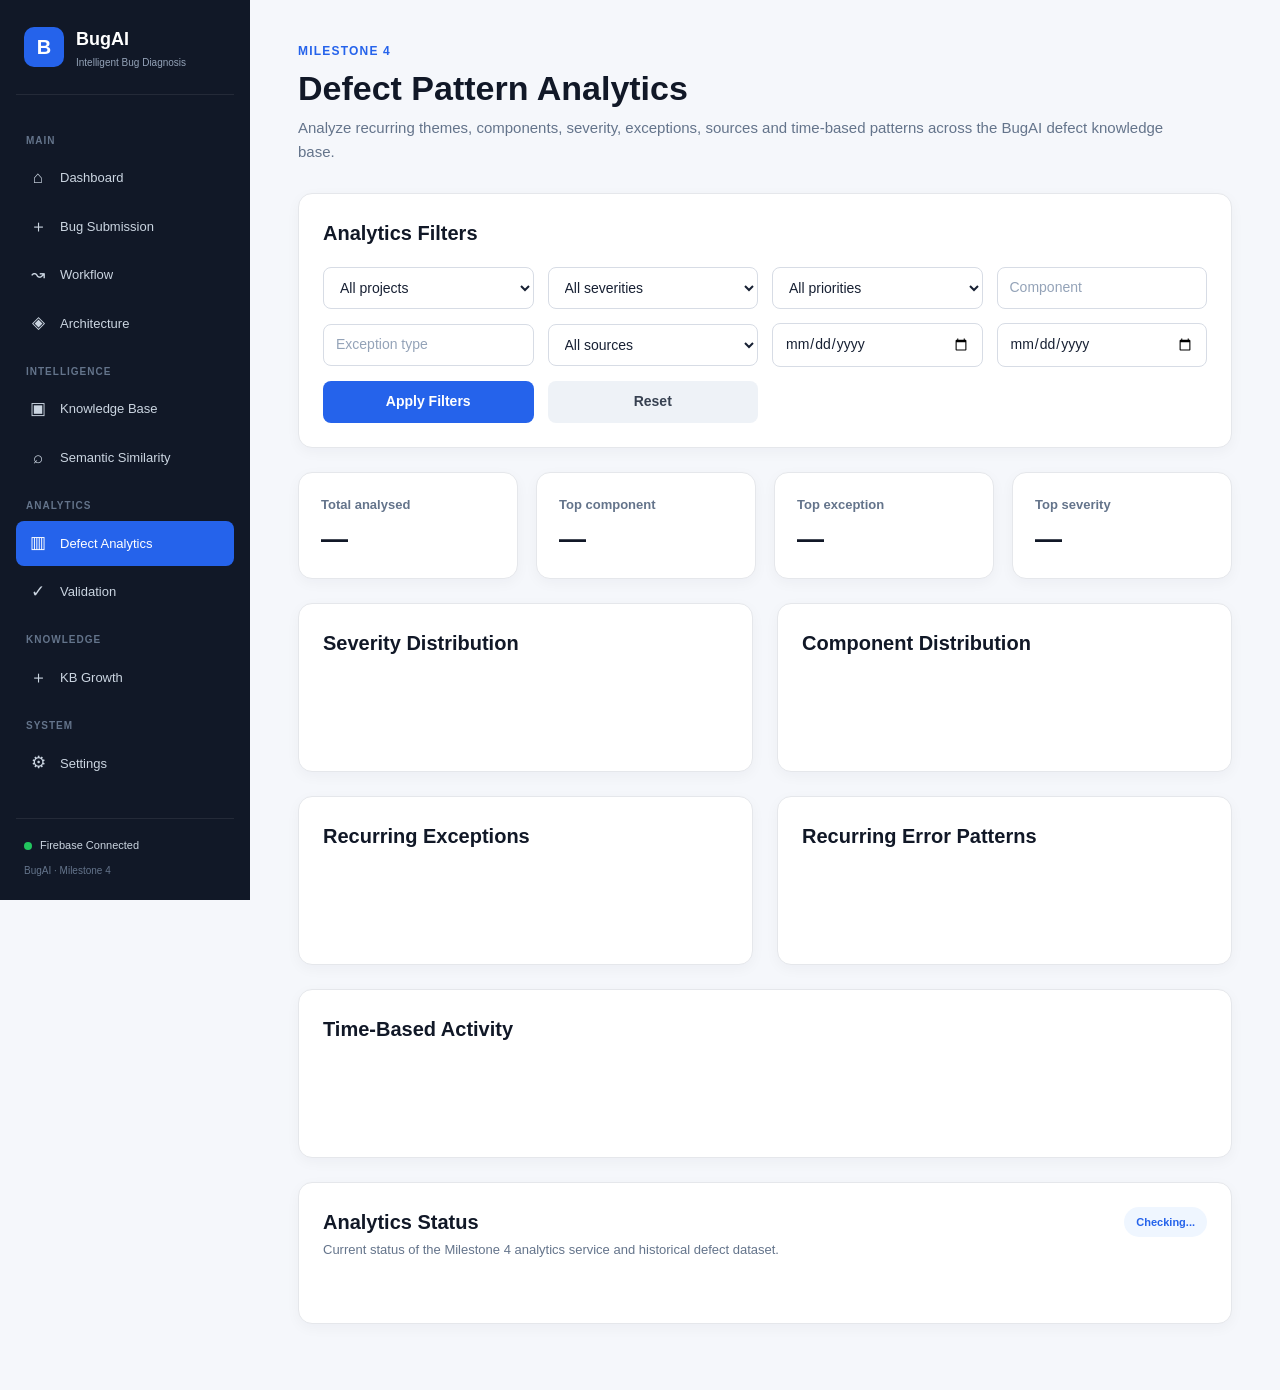
==== commit a0be3451: "Use firebase" ====
--- a/analytics/analytics.html
+++ b/analytics/analytics.html
@@ -19,46 +19,70 @@
 
 <body>
 
-    <!-- =========================================================
-         BUGAI SIDEBAR
-    ========================================================== -->
+    <!-- =====================================================
+         SIDEBAR
+         ===================================================== -->
 
     <aside
         id="bugaiSidebar"
         class="bugai-sidebar"
     >
 
+
+        <!-- BRAND -->
+
         <div class="sidebar-brand">
 
             <div class="brand-logo">
                 B
             </div>
 
+
             <div>
+
                 <div class="brand-name">
                     BugAI
                 </div>
 
+
                 <div class="brand-subtitle">
                     Intelligent Bug Diagnosis
                 </div>
+
             </div>
 
         </div>
 
 
+
+        <!-- NAVIGATION -->
+
         <nav class="sidebar-navigation">
+
+
+            <!-- =================================================
+                 MAIN
+                 ================================================= -->
 
             <div class="navigation-label">
                 MAIN
             </div>
 
+
             <a
                 class="sidebar-link"
                 href="../Dashboard/dashboard.html"
-            >
-                <span class="nav-icon">⌂</span>
-                <span class="nav-text">Dashboard</span>
+                aria-current="page"
+            >
+
+                <span class="nav-icon">
+                    ⌂
+                </span>
+
+                <span class="nav-text">
+                    Dashboard
+                </span>
+
             </a>
 
 
@@ -66,8 +90,15 @@
                 class="sidebar-link"
                 href="../Bug-Submission/bug-submission.html"
             >
-                <span class="nav-icon">＋</span>
-                <span class="nav-text">Bug Submission</span>
+
+                <span class="nav-icon">
+                    ＋
+                </span>
+
+                <span class="nav-text">
+                    Bug Submission
+                </span>
+
             </a>
 
 
@@ -75,8 +106,15 @@
                 class="sidebar-link"
                 href="../Workflow/workflow.html"
             >
-                <span class="nav-icon">↝</span>
-                <span class="nav-text">Workflow</span>
+
+                <span class="nav-icon">
+                    ↝
+                </span>
+
+                <span class="nav-text">
+                    Workflow
+                </span>
+
             </a>
 
 
@@ -84,10 +122,22 @@
                 class="sidebar-link"
                 href="../Architecture/architecture.html"
             >
-                <span class="nav-icon">◈</span>
-                <span class="nav-text">Architecture</span>
-            </a>
-
+
+                <span class="nav-icon">
+                    ◈
+                </span>
+
+                <span class="nav-text">
+                    Architecture
+                </span>
+
+            </a>
+
+
+
+            <!-- =================================================
+                 INTELLIGENCE
+                 ================================================= -->
 
             <div class="navigation-label">
                 INTELLIGENCE
@@ -98,8 +148,15 @@
                 class="sidebar-link"
                 href="../Knowledge-Base/knowledge-base.html"
             >
-                <span class="nav-icon">▣</span>
-                <span class="nav-text">Knowledge Base</span>
+
+                <span class="nav-icon">
+                    ▣
+                </span>
+
+                <span class="nav-text">
+                    Knowledge Base
+                </span>
+
             </a>
 
 
@@ -107,8 +164,41 @@
                 class="sidebar-link"
                 href="../Semantic-Similarity/similarity.html"
             >
-                <span class="nav-icon">⌕</span>
-                <span class="nav-text">Semantic Similarity</span>
+
+                <span class="nav-icon">
+                    ⌕
+                </span>
+
+                <span class="nav-text">
+                    Semantic Similarity
+                </span>
+
+            </a>
+
+
+
+            <!-- =================================================
+                 ANALYTICS
+                 ================================================= -->
+
+            <div class="navigation-label">
+                ANALYTICS
+            </div>
+
+
+            <a
+                class="sidebar-link active"
+                href="../Analytics/analytics.html"
+            >
+
+                <span class="nav-icon">
+                    ▥
+                </span>
+
+                <span class="nav-text">
+                    Defect Analytics
+                </span>
+
             </a>
 
 
@@ -116,10 +206,48 @@
                 class="sidebar-link"
                 href="../Validation/validation.html"
             >
-                <span class="nav-icon">✓</span>
-                <span class="nav-text">Validation</span>
-            </a>
-
+
+                <span class="nav-icon">
+                    ✓
+                </span>
+
+                <span class="nav-text">
+                    Validation
+                </span>
+
+            </a>
+
+
+
+            <!-- =================================================
+                 KNOWLEDGE
+                 ================================================= -->
+
+            <div class="navigation-label">
+                KNOWLEDGE
+            </div>
+
+
+            <a
+                class="sidebar-link"
+                href="../Knowledge-Base-Growth/knowledge-base-growth.html"
+            >
+
+                <span class="nav-icon">
+                    ＋
+                </span>
+
+                <span class="nav-text">
+                    KB Growth
+                </span>
+
+            </a>
+
+
+
+            <!-- =================================================
+                 SYSTEM
+                 ================================================= -->
 
             <div class="navigation-label">
                 SYSTEM
@@ -127,40 +255,51 @@
 
 
             <a
-                class="sidebar-link active"
-                href="../analytics/analytics.html"
-                aria-current="page"
-            >
-                <span class="nav-icon">▥</span>
-                <span class="nav-text">Analytics</span>
-            </a>
-
-
-            <a
                 class="sidebar-link"
                 href="../Settings/settings.html"
             >
-                <span class="nav-icon">⚙</span>
-                <span class="nav-text">Settings</span>
-            </a>
+
+                <span class="nav-icon">
+                    ⚙
+                </span>
+
+                <span class="nav-text">
+                    Settings
+                </span>
+
+            </a>
+
 
         </nav>
 
 
+
+        <!-- =================================================
+             SIDEBAR FOOTER
+             ================================================= -->
+
         <div class="sidebar-footer">
 
+
             <div class="sidebar-status">
-                <span class="status-dot"></span>
+
+                <span class="status-dot">
+                </span>
+
                 <span class="status-text">
-                    Backend Connected
-                </span>
-            </div>
+                    Firebase Connected
+                </span>
+
+            </div>
+
 
             <div class="sidebar-version">
                 BugAI · Milestone 4
             </div>
 
+
         </div>
+
 
     </aside>
 
@@ -195,9 +334,7 @@
 
     <main>
 
-        <!-- =====================================================
-             PAGE HEADER
-        ====================================================== -->
+        <!-- PAGE HEADER -->
 
         <header class="page-header">
 
@@ -210,9 +347,9 @@
             </h1>
 
             <p>
-                Recurring themes, components, severity,
+                Analyze recurring themes, components, severity,
                 exceptions, sources and time-based patterns
-                across historical and submitted bugs.
+                across the BugAI defect knowledge base.
             </p>
 
         </header>
@@ -227,7 +364,6 @@
             <h2>
                 Analytics Filters
             </h2>
-
 
             <div class="filters">
 
@@ -375,7 +511,7 @@
 
         <section class="grid">
 
-            <!-- Severity -->
+            <!-- SEVERITY -->
 
             <div class="card">
 
@@ -391,7 +527,7 @@
             </div>
 
 
-            <!-- Component -->
+            <!-- COMPONENT -->
 
             <div class="card">
 
@@ -407,7 +543,7 @@
             </div>
 
 
-            <!-- Exceptions -->
+            <!-- EXCEPTIONS -->
 
             <div class="card">
 
@@ -423,7 +559,7 @@
             </div>
 
 
-            <!-- Errors -->
+            <!-- ERROR PATTERNS -->
 
             <div class="card">
 
@@ -460,574 +596,48 @@
 
 
         <!-- =====================================================
-             KNOWLEDGE BASE GROWTH
+             ANALYTICS STATUS
         ====================================================== -->
 
         <section class="card">
 
-            <h2>
-                Knowledge Base Growth — Confirmed Fix
-            </h2>
-
-            <p class="muted">
-                Select an existing submitted bug, review its
-                diagnosis, confirm the fix and approve it for
-                incremental knowledge-base indexing.
-            </p>
-
-
-            <div class="growth-grid">
-
-
-                <!-- =================================================
-                     BUG ID
-                ================================================== -->
-
-                <label>
-
-                    Bug ID *
-
-                    <select
-                        id="gBugId"
-                        name="bug_id"
-                        required
-                        aria-describedby="gBugIdHelp"
-                    >
-
-                        <option
-                            value=""
-                            selected
-                            disabled
-                        >
-                            Loading submitted bugs...
-                        </option>
-
-                    </select>
-
-                    <small
-                        id="gBugIdHelp"
-                        class="field-help"
-                    >
-                        Select one of the submitted BugAI analyses.
-                        Bug ID cannot be entered manually.
-                    </small>
-
-                </label>
-
-
-                <!-- =================================================
-                     PROJECT
-                ================================================== -->
-
-                <label>
-
-                    Project
-
-                    <input
-                        id="gProject"
-                        type="text"
-                        placeholder="e.g. Apache"
-                    >
-
-                </label>
-
-
-                <!-- =================================================
-                     TITLE
-                ================================================== -->
-
-                <label>
-
-                    Title *
-
-                    <input
-                        id="gTitle"
-                        type="text"
-                        placeholder="Bug title"
-                        required
-                    >
-
-                </label>
-
-
-                <!-- =================================================
-                     COMPONENT
-                ================================================== -->
-
-                <label>
-
-                    Affected Component *
-
-                    <input
-                        id="gComponent"
-                        type="text"
-                        placeholder="e.g. Database"
-                        required
-                    >
-
-                </label>
-
-
-                <!-- =================================================
-                     DESCRIPTION
-                ================================================== -->
-
-                <label>
-
-                    Description *
-
-                    <textarea
-                        id="gDescription"
-                        placeholder="Describe the confirmed bug..."
-                        required
-                    ></textarea>
-
-                </label>
-
-
-                <!-- =================================================
-                     STACK TRACE
-                ================================================== -->
-
-                <label>
-
-                    Error Information / Stack Trace *
-
-                    <textarea
-                        id="gStack"
-                        placeholder="Paste error information or stack trace..."
-                        required
-                    ></textarea>
-
-                </label>
-
-
-                <!-- =================================================
-                     ROOT CAUSE
-                ================================================== -->
-
-                <label>
-
-                    Confirmed Root Cause *
-
-                    <textarea
-                        id="gRoot"
-                        placeholder="Describe the confirmed root cause..."
-                        required
-                    ></textarea>
-
-                </label>
-
-
-                <!-- =================================================
-                     RESOLUTION
-                ================================================== -->
-
-                <label>
-
-                    Confirmed Resolution / Fix *
-
-                    <textarea
-                        id="gResolution"
-                        placeholder="Describe the confirmed resolution or fix..."
-                        required
-                    ></textarea>
-
-                </label>
-
-
-                <!-- =================================================
-                     SEVERITY
-                ================================================== -->
-
-                <label>
-
-                    Severity
-
-                    <select id="gSeverity">
-
-                        <option value="">
-                            Select severity
-                        </option>
-
-                        <option value="Critical">
-                            Critical
-                        </option>
-
-                        <option value="High">
-                            High
-                        </option>
-
-                        <option value="Medium">
-                            Medium
-                        </option>
-
-                        <option value="Low">
-                            Low
-                        </option>
-
-                    </select>
-
-                </label>
-
-
-                <!-- =================================================
-                     PRIORITY
-                ================================================== -->
-
-                <label>
-
-                    Priority
-
-                    <select id="gPriority">
-
-                        <option value="">
-                            Select priority
-                        </option>
-
-                        <option value="P1">
-                            P1
-                        </option>
-
-                        <option value="P2">
-                            P2
-                        </option>
-
-                        <option value="P3">
-                            P3
-                        </option>
-
-                        <option value="P4">
-                            P4
-                        </option>
-
-                    </select>
-
-                </label>
-
-
-                <!-- =================================================
-                     CONFIRMED FIX
-                ================================================== -->
-
-                <label class="checkbox-label">
-
-                    <input
-                        type="checkbox"
-                        id="confirmedFix"
-                    >
-
-                    <span>
-                        Confirmed fix
-                    </span>
-
-                </label>
-
-
-                <!-- =================================================
-                     APPROVED
-                ================================================== -->
-
-                <label class="checkbox-label">
-
-                    <input
-                        type="checkbox"
-                        id="approved"
-                    >
-
-                    <span>
-                        Approved for KB
-                    </span>
-
-                </label>
-
-            </div>
-
-
-            <!-- =================================================
-                 GROWTH ACTION
-            ================================================== -->
-
-            <button
-                id="addGrowth"
-                class="primary"
-                type="button"
-            >
-                Validate &amp; Add to Knowledge Base
-            </button>
-
-
-            <pre id="growthResult"></pre>
+            <div class="section-heading-row">
+
+                <div>
+                    <h2>
+                        Analytics Status
+                    </h2>
+
+                    <p class="muted">
+                        Current status of the Milestone 4 analytics
+                        service and historical defect dataset.
+                    </p>
+                </div>
+
+                <span
+                    id="analyticsStatus"
+                    class="status-badge"
+                >
+                    Checking...
+                </span>
+
+            </div>
+
+            <div
+                id="analyticsStatusDetails"
+                class="status-details"
+            ></div>
 
         </section>
 
-
-        <!-- =====================================================
-             END-TO-END TEST
-        ====================================================== -->
-
-        <section class="card">
-
-            <h2>
-                End-to-End Test
-            </h2>
-
-            <p class="muted">
-                Runs five distinct cases through
-                Triage → Log Analysis → RAG → Root Cause
-                → Duplicate Detection → Remediation.
-            </p>
-
-
-            <button
-                id="runE2E"
-                class="primary"
-                type="button"
-            >
-                Run Milestone 4 E2E Test
-            </button>
-
-
-            <pre id="e2eResult"></pre>
-
-        </section>
-
     </main>
 
 
     <!-- =========================================================
-         ANALYTICS JAVASCRIPT
+         SCRIPT
     ========================================================== -->
 
-    <script src="analytics.js"></script>
-
-
-    <!-- =========================================================
-         THEME + MOBILE SIDEBAR
-    ========================================================== -->
-
-    <script>
-
-        (function () {
-
-            const SETTINGS_KEY = "bugai-settings";
-            const LEGACY_KEY = "bugai-theme";
-
-
-            function getTheme() {
-
-                try {
-
-                    const settings =
-                        JSON.parse(
-                            localStorage.getItem(
-                                SETTINGS_KEY
-                            ) || "{}"
-                        );
-
-                    if (settings.theme) {
-                        return settings.theme;
-                    }
-
-                } catch (error) {
-                    console.warn(
-                        "Unable to read BugAI settings.",
-                        error
-                    );
-                }
-
-                return (
-                    localStorage.getItem(
-                        LEGACY_KEY
-                    ) || "system"
-                );
-            }
-
-
-            function applyTheme() {
-
-                const theme = getTheme();
-
-                const dark =
-                    theme === "dark" ||
-                    (
-                        theme === "system" &&
-                        window.matchMedia &&
-                        window.matchMedia(
-                            "(prefers-color-scheme: dark)"
-                        ).matches
-                    );
-
-
-                document.documentElement.classList.toggle(
-                    "dark-mode",
-                    dark
-                );
-
-                document.documentElement.classList.toggle(
-                    "dark",
-                    dark
-                );
-
-                document.body.classList.toggle(
-                    "dark-mode",
-                    dark
-                );
-
-                document.body.classList.toggle(
-                    "dark",
-                    dark
-                );
-            }
-
-
-            function initMenu() {
-
-                const sidebar =
-                    document.getElementById(
-                        "bugaiSidebar"
-                    );
-
-                const button =
-                    document.getElementById(
-                        "sidebarMenuButton"
-                    );
-
-                const overlay =
-                    document.getElementById(
-                        "sidebarOverlay"
-                    );
-
-
-                if (
-                    !sidebar ||
-                    !button ||
-                    !overlay
-                ) {
-                    return;
-                }
-
-
-                function closeMenu() {
-
-                    sidebar.classList.remove(
-                        "open"
-                    );
-
-                    overlay.classList.remove(
-                        "show"
-                    );
-
-                    button.setAttribute(
-                        "aria-expanded",
-                        "false"
-                    );
-                }
-
-
-                button.addEventListener(
-                    "click",
-                    function () {
-
-                        const isOpen =
-                            sidebar.classList.toggle(
-                                "open"
-                            );
-
-                        overlay.classList.toggle(
-                            "show",
-                            isOpen
-                        );
-
-                        button.setAttribute(
-                            "aria-expanded",
-                            String(isOpen)
-                        );
-                    }
-                );
-
-
-                overlay.addEventListener(
-                    "click",
-                    closeMenu
-                );
-
-
-                document.addEventListener(
-                    "keydown",
-                    function (event) {
-
-                        if (
-                            event.key === "Escape"
-                        ) {
-                            closeMenu();
-                        }
-                    }
-                );
-
-
-                window.addEventListener(
-                    "resize",
-                    function () {
-
-                        if (
-                            window.innerWidth > 900
-                        ) {
-                            closeMenu();
-                        }
-                    }
-                );
-            }
-
-
-            document.addEventListener(
-                "DOMContentLoaded",
-                function () {
-
-                    applyTheme();
-                    initMenu();
-
-                }
-            );
-
-
-            window.addEventListener(
-                "storage",
-                function (event) {
-
-                    if (
-                        event.key === SETTINGS_KEY ||
-                        event.key === LEGACY_KEY
-                    ) {
-                        applyTheme();
-                    }
-                }
-            );
-
-
-            if (window.matchMedia) {
-
-                const mediaQuery =
-                    window.matchMedia(
-                        "(prefers-color-scheme: dark)"
-                    );
-
-                if (
-                    mediaQuery.addEventListener
-                ) {
-
-                    mediaQuery.addEventListener(
-                        "change",
-                        applyTheme
-                    );
-
-                }
-
-            }
-
-        })();
-
-    </script>
+    <script type="module" src="analytics.js"></script>
 
 </body>
 
--- a/analytics/analytics.css
+++ b/analytics/analytics.css
@@ -1,11 +1,13 @@
 /* =========================================================
-   BUGAI - DEFECT PATTERN ANALYTICS
-   Complete self-contained stylesheet
-   ========================================================= */
+   BUGAI — DEFECT PATTERN ANALYTICS
+   Analytics Page Styles
+   Milestone 4
+========================================================= */
+
 
 /* =========================================================
    01. GLOBAL
-   ========================================================= */
+========================================================= */
 
 * {
     box-sizing: border-box;
@@ -18,10 +20,18 @@
 body {
     margin: 0;
     padding: 0;
+
     background: #f5f7fb;
     color: #172033;
-    font-family: Inter, "Segoe UI", Arial, sans-serif;
+
+    font-family:
+        Inter,
+        "Segoe UI",
+        Arial,
+        sans-serif;
+
     line-height: 1.55;
+
     transition:
         background-color 0.25s ease,
         color 0.25s ease;
@@ -40,24 +50,265 @@
 
 a {
     color: inherit;
-}
-
-
-/* =========================================================
-   02. MAIN CONTENT
-   ========================================================= */
+    text-decoration: none;
+}
+
+
+/* =========================================================
+   02. SIDEBAR
+========================================================= */
+
+.bugai-sidebar {
+    position: fixed;
+    top: 0;
+    left: 0;
+
+    width: 250px;
+    height: 100vh;
+
+    display: flex;
+    flex-direction: column;
+
+    padding: 22px 16px;
+
+    background: #111827;
+    color: #ffffff;
+
+    z-index: 1000;
+
+    overflow-y: auto;
+}
+
+
+/* BRAND */
+
+.sidebar-brand {
+    display: flex;
+    align-items: center;
+    gap: 12px;
+
+    padding: 4px 8px 25px;
+
+    border-bottom: 1px solid
+        rgba(255, 255, 255, 0.08);
+}
+
+.brand-logo {
+    width: 40px;
+    height: 40px;
+
+    display: flex;
+    align-items: center;
+    justify-content: center;
+
+    border-radius: 10px;
+
+    background: #2563eb;
+    color: #ffffff;
+
+    font-size: 20px;
+    font-weight: 800;
+}
+
+.brand-name {
+    color: #ffffff;
+    font-size: 18px;
+    font-weight: 700;
+}
+
+.brand-subtitle {
+    margin-top: 2px;
+
+    color: #94a3b8;
+
+    font-size: 10px;
+    line-height: 1.3;
+}
+
+
+/* NAVIGATION */
+
+.sidebar-navigation {
+    flex: 1;
+
+    padding-top: 20px;
+}
+
+.navigation-label {
+    margin: 18px 10px 8px;
+
+    color: #64748b;
+
+    font-size: 10px;
+    font-weight: 700;
+
+    letter-spacing: 1px;
+}
+
+.sidebar-link {
+    display: flex;
+    align-items: center;
+    gap: 11px;
+
+    min-height: 42px;
+
+    margin-bottom: 4px;
+    padding: 9px 11px;
+
+    border-radius: 8px;
+
+    color: #cbd5e1;
+
+    font-size: 13px;
+    font-weight: 500;
+
+    transition:
+        background-color 0.2s ease,
+        color 0.2s ease,
+        transform 0.15s ease;
+}
+
+.sidebar-link:hover {
+    background: rgba(255, 255, 255, 0.07);
+    color: #ffffff;
+}
+
+.sidebar-link.active {
+    background: #2563eb;
+    color: #ffffff;
+}
+
+.sidebar-link:active {
+    transform: translateY(1px);
+}
+
+.nav-icon {
+    width: 22px;
+
+    display: inline-flex;
+    align-items: center;
+    justify-content: center;
+
+    font-size: 17px;
+}
+
+.nav-text {
+    overflow: hidden;
+
+    text-overflow: ellipsis;
+    white-space: nowrap;
+}
+
+
+/* SIDEBAR FOOTER */
+
+.sidebar-footer {
+    padding-top: 18px;
+
+    border-top: 1px solid
+        rgba(255, 255, 255, 0.08);
+}
+
+.sidebar-status {
+    display: flex;
+    align-items: center;
+    gap: 8px;
+
+    padding: 0 8px;
+
+    color: #cbd5e1;
+
+    font-size: 11px;
+}
+
+.status-dot {
+    width: 8px;
+    height: 8px;
+
+    flex: 0 0 auto;
+
+    border-radius: 50%;
+
+    background: #22c55e;
+}
+
+.sidebar-version {
+    margin-top: 8px;
+    padding: 0 8px;
+
+    color: #64748b;
+
+    font-size: 10px;
+}
+
+
+/* =========================================================
+   03. MOBILE MENU
+========================================================= */
+
+.sidebar-menu-button {
+    position: fixed;
+
+    top: 15px;
+    left: 15px;
+
+    width: 44px;
+    height: 44px;
+
+    display: none;
+    flex-direction: column;
+    align-items: center;
+    justify-content: center;
+
+    gap: 5px;
+
+    border: 1px solid #d7dce5;
+    border-radius: 9px;
+
+    background: #ffffff;
+    color: #172033;
+
+    z-index: 1100;
+}
+
+.sidebar-menu-button span {
+    width: 20px;
+    height: 2px;
+
+    border-radius: 2px;
+
+    background: currentColor;
+}
+
+.sidebar-overlay {
+    position: fixed;
+    inset: 0;
+
+    display: none;
+
+    background: rgba(15, 23, 42, 0.5);
+
+    z-index: 900;
+}
+
+
+/* =========================================================
+   04. MAIN CONTENT
+========================================================= */
 
 main {
+    min-height: 100vh;
+
     margin-left: 250px;
     padding: 42px 48px;
-    min-height: 100vh;
+
     max-width: 1800px;
 }
 
 
 /* =========================================================
-   03. PAGE HEADER
-   ========================================================= */
+   05. PAGE HEADER
+========================================================= */
 
 .page-header {
     margin-bottom: 30px;
@@ -65,40 +316,54 @@
 
 .eyebrow {
     margin-bottom: 7px;
+
     color: #2563eb;
+
     font-size: 12px;
     font-weight: 700;
+
     letter-spacing: 1.2px;
     text-transform: uppercase;
 }
 
 .page-header h1 {
     margin: 0 0 8px;
+
     color: #111827;
+
     font-size: 34px;
     font-weight: 700;
+
     line-height: 1.2;
 }
 
 .page-header p {
     max-width: 900px;
+
     margin: 0;
+
     color: #64748b;
+
     font-size: 15px;
 }
 
 
 /* =========================================================
-   04. CARD
-   ========================================================= */
+   06. CARD
+========================================================= */
 
 .card {
     margin-bottom: 24px;
     padding: 24px;
+
     border: 1px solid #e5e7eb;
     border-radius: 14px;
+
     background: #ffffff;
-    box-shadow: 0 4px 14px rgba(15, 23, 42, 0.04);
+
+    box-shadow:
+        0 4px 14px rgba(15, 23, 42, 0.04);
+
     transition:
         background-color 0.25s ease,
         border-color 0.25s ease,
@@ -108,26 +373,34 @@
 
 .card h2 {
     margin: 0 0 18px;
+
     color: #111827;
+
     font-size: 20px;
     font-weight: 700;
 }
 
 .muted {
     margin: -8px 0 20px;
+
     color: #64748b;
+
     font-size: 13px;
 }
 
 
 /* =========================================================
-   05. ANALYTICS FILTERS
-   ========================================================= */
+   07. FILTERS
+========================================================= */
 
 .filters {
     display: grid;
-    grid-template-columns: repeat(4, minmax(160px, 1fr));
+
+    grid-template-columns:
+        repeat(4, minmax(160px, 1fr));
+
     gap: 14px;
+
     align-items: center;
 }
 
@@ -135,14 +408,19 @@
 .filters select {
     width: 100%;
     min-height: 42px;
+
     padding: 9px 12px;
+
     border: 1px solid #d7dce5;
     border-radius: 8px;
+
     outline: none;
+
     background: #ffffff;
     color: #172033;
-    font-family: inherit;
+
     font-size: 14px;
+
     transition:
         border-color 0.2s ease,
         box-shadow 0.2s ease,
@@ -153,7 +431,9 @@
 .filters input:focus,
 .filters select:focus {
     border-color: #2563eb;
-    box-shadow: 0 0 0 3px rgba(37, 99, 235, 0.1);
+
+    box-shadow:
+        0 0 0 3px rgba(37, 99, 235, 0.1);
 }
 
 .filters input::placeholder {
@@ -166,19 +446,21 @@
 
 
 /* =========================================================
-   06. BUTTONS
-   ========================================================= */
+   08. BUTTONS
+========================================================= */
 
 .primary,
 .secondary {
     min-height: 42px;
+
     padding: 9px 18px;
+
     border: none;
     border-radius: 8px;
-    font-family: inherit;
+
     font-size: 14px;
     font-weight: 600;
-    cursor: pointer;
+
     transition:
         background 0.2s ease,
         color 0.2s ease,
@@ -195,18 +477,18 @@
     background: #1d4ed8;
 }
 
+.secondary {
+    background: #eef2f7;
+    color: #374151;
+}
+
+.secondary:hover {
+    background: #e2e8f0;
+}
+
 .primary:active,
 .secondary:active {
     transform: translateY(1px);
-}
-
-.secondary {
-    background: #eef2f7;
-    color: #374151;
-}
-
-.secondary:hover {
-    background: #e2e8f0;
 }
 
 .primary:disabled,
@@ -217,23 +499,33 @@
 
 
 /* =========================================================
-   07. SUMMARY STATISTICS
-   ========================================================= */
+   09. SUMMARY STATISTICS
+========================================================= */
 
 .stats {
     display: grid;
-    grid-template-columns: repeat(4, minmax(180px, 1fr));
+
+    grid-template-columns:
+        repeat(4, minmax(180px, 1fr));
+
     gap: 18px;
+
     margin-bottom: 24px;
 }
 
 .stat {
     min-width: 0;
+
     padding: 22px;
+
     border: 1px solid #e5e7eb;
     border-radius: 14px;
+
     background: #ffffff;
-    box-shadow: 0 4px 14px rgba(15, 23, 42, 0.04);
+
+    box-shadow:
+        0 4px 14px rgba(15, 23, 42, 0.04);
+
     transition:
         background-color 0.25s ease,
         border-color 0.25s ease,
@@ -242,32 +534,44 @@
 
 .stat span {
     display: block;
+
     margin-bottom: 8px;
+
     color: #64748b;
+
     font-size: 13px;
     font-weight: 600;
 }
 
 .stat strong {
     display: block;
+
     overflow: hidden;
+
     color: #111827;
+
     font-size: 27px;
     font-weight: 700;
+
     line-height: 1.25;
+
     text-overflow: ellipsis;
     white-space: nowrap;
 }
 
 
 /* =========================================================
-   08. ANALYTICS GRID
-   ========================================================= */
+   10. ANALYTICS GRID
+========================================================= */
 
 .grid {
     display: grid;
-    grid-template-columns: repeat(2, minmax(0, 1fr));
+
+    grid-template-columns:
+        repeat(2, minmax(0, 1fr));
+
     gap: 24px;
+
     margin-bottom: 24px;
 }
 
@@ -277,8 +581,8 @@
 
 
 /* =========================================================
-   09. BAR CHARTS
-   ========================================================= */
+   11. BAR CHARTS
+========================================================= */
 
 .bars {
     min-height: 70px;
@@ -292,17 +596,25 @@
 
 .bar-row {
     display: grid;
-    grid-template-columns: 145px minmax(0, 1fr) 70px;
+
+    grid-template-columns:
+        145px minmax(0, 1fr) 70px;
+
     gap: 12px;
+
     align-items: center;
+
     margin-bottom: 13px;
 }
 
 .bar-label {
     overflow: hidden;
+
     color: #374151;
+
     font-size: 13px;
     font-weight: 500;
+
     text-overflow: ellipsis;
     white-space: nowrap;
 }
@@ -310,870 +622,204 @@
 .bar-track {
     width: 100%;
     height: 11px;
+
     overflow: hidden;
+
     border-radius: 999px;
+
     background: #e5e7eb;
 }
 
 .bar-fill {
     height: 100%;
     min-width: 2px;
+
     border-radius: 999px;
+
     background: #2563eb;
+
     transition: width 0.4s ease;
 }
 
 .bar-value {
     color: #475569;
+
     font-size: 12px;
     font-weight: 600;
+
     text-align: right;
 }
 
 
 /* =========================================================
-   10. TIME-BASED ACTIVITY
-   ========================================================= */
-
-.time-table {
-    width: 100%;
-    border-collapse: collapse;
-    font-size: 13px;
-}
-
-.time-table th,
-.time-table td {
-    padding: 11px 12px;
-    border-bottom: 1px solid #edf0f4;
-    text-align: left;
-}
-
-.time-table th {
-    background: #f8fafc;
-    color: #475569;
-    font-weight: 600;
-}
-
-.time-table td {
-    color: #374151;
-}
-
-.time-table tbody tr:hover {
-    background: #f8fafc;
-}
-
-#timeChart {
-    min-width: 0;
-}
-
-
-/* =========================================================
-   11. KNOWLEDGE BASE GROWTH FORM
-   ========================================================= */
-
-.growth-grid {
+   12. STATUS
+========================================================= */
+
+.section-heading-row {
+    display: flex;
+    align-items: flex-start;
+    justify-content: space-between;
+
+    gap: 20px;
+}
+
+.section-heading-row h2 {
+    margin-bottom: 10px;
+}
+
+.status-badge {
+    display: inline-flex;
+
+    align-items: center;
+    justify-content: center;
+
+    min-height: 30px;
+
+    padding: 5px 12px;
+
+    border-radius: 999px;
+
+    background: #eff6ff;
+    color: #2563eb;
+
+    font-size: 11px;
+    font-weight: 700;
+
+    white-space: nowrap;
+}
+
+.status-badge.success {
+    background: #ecfdf5;
+    color: #047857;
+}
+
+.status-badge.warning {
+    background: #fffbeb;
+    color: #b45309;
+}
+
+.status-badge.error {
+    background: #fef2f2;
+    color: #b91c1c;
+}
+
+.status-details {
     display: grid;
-    grid-template-columns: repeat(2, minmax(0, 1fr));
-    gap: 18px;
-    margin-bottom: 20px;
-}
-
-.growth-grid label {
-    display: flex;
-    flex-direction: column;
-    gap: 7px;
-    min-width: 0;
-    color: #374151;
-    font-size: 13px;
-    font-weight: 600;
-}
-
-.growth-grid input[type="text"],
-.growth-grid select,
-.growth-grid textarea {
-    width: 100%;
-    padding: 10px 12px;
-    border: 1px solid #d7dce5;
-    border-radius: 8px;
-    outline: none;
-    background: #ffffff;
-    color: #172033;
-    font-family: inherit;
-    font-size: 14px;
-    font-weight: 400;
-    transition:
-        border-color 0.2s ease,
-        box-shadow 0.2s ease,
-        background-color 0.2s ease,
-        color 0.2s ease;
-}
-
-.growth-grid input[type="text"],
-.growth-grid select {
-    min-height: 42px;
-}
-
-.growth-grid textarea {
-    min-height: 105px;
-    resize: vertical;
-    line-height: 1.5;
-}
-
-.growth-grid input[type="text"]:focus,
-.growth-grid select:focus,
-.growth-grid textarea:focus {
-    border-color: #2563eb;
-    box-shadow: 0 0 0 3px rgba(37, 99, 235, 0.1);
-}
-
-.growth-grid input::placeholder,
-.growth-grid textarea::placeholder {
-    color: #94a3b8;
-    font-weight: 400;
-}
-
-
-/* =========================================================
-   12. BUG ID SELECT
-   ========================================================= */
-
-#gBugId {
-    width: 100%;
-    min-height: 42px;
-    padding: 10px 38px 10px 12px;
-    border: 1px solid #d7dce5;
-    border-radius: 8px;
-    outline: none;
-    background-color: #ffffff;
-    color: #172033;
-    font-family: inherit;
-    font-size: 14px;
-    cursor: pointer;
-    transition:
-        border-color 0.2s ease,
-        box-shadow 0.2s ease,
-        background-color 0.2s ease,
-        color 0.2s ease;
-}
-
-#gBugId:focus {
-    border-color: #2563eb;
-    box-shadow: 0 0 0 3px rgba(37, 99, 235, 0.1);
-}
-
-#gBugId:disabled {
-    opacity: 0.7;
-    cursor: not-allowed;
-    background-color: #f8fafc;
-}
-
-#gBugId option {
-    color: #172033;
-    background: #ffffff;
-}
-
-.field-help {
-    display: block;
-    margin-top: 2px;
-    color: #64748b;
-    font-size: 11px;
-    font-weight: 400;
-    line-height: 1.45;
-}
-
-
-/* =========================================================
-   13. CHECKBOXES
-   ========================================================= */
-
-.checkbox-label {
-    display: flex !important;
-    flex-direction: row !important;
-    align-items: center;
-    gap: 9px !important;
-    min-height: 42px;
-    padding: 8px 0;
-    color: #374151;
-    cursor: pointer;
-}
-
-.checkbox-label input[type="checkbox"] {
-    width: 18px;
-    height: 18px;
-    margin: 0;
-    accent-color: #2563eb;
-    cursor: pointer;
-}
-
-
-/* =========================================================
-   14. RESULT AREAS
-   ========================================================= */
-
-#growthResult,
-#e2eResult {
-    min-height: 40px;
-    margin: 18px 0 0;
-    padding: 16px;
-    overflow-x: auto;
+
+    grid-template-columns:
+        repeat(3, minmax(0, 1fr));
+
+    gap: 12px;
+
+    margin-top: 18px;
+}
+
+.status-item {
+    padding: 14px;
+
     border: 1px solid #e5e7eb;
     border-radius: 10px;
+
     background: #f8fafc;
-    color: #334155;
-    font-family: Consolas, "Courier New", monospace;
-    font-size: 12px;
-    line-height: 1.6;
-    white-space: pre-wrap;
-    word-break: break-word;
-}
-
-.result-success {
-    border-color: #bbf7d0 !important;
-    background: #f0fdf4 !important;
-    color: #166534 !important;
-}
-
-.result-error {
-    border-color: #fecaca !important;
-    background: #fef2f2 !important;
-    color: #b91c1c !important;
-}
-
-
-/* =========================================================
-   15. LOADING / EMPTY / ERROR
-   ========================================================= */
+}
+
+.status-item-label {
+    display: block;
+
+    margin-bottom: 4px;
+
+    color: #64748b;
+
+    font-size: 11px;
+    font-weight: 600;
+}
+
+.status-item-value {
+    color: #111827;
+
+    font-size: 14px;
+    font-weight: 700;
+}
+
+
+/* =========================================================
+   13. LOADING / ERROR / EMPTY STATES
+========================================================= */
+
+.loading-state,
+.error-state,
+.empty-state {
+    display: flex;
+
+    align-items: center;
+    justify-content: center;
+
+    min-height: 80px;
+
+    padding: 18px;
+
+    border-radius: 10px;
+
+    text-align: center;
+
+    font-size: 13px;
+}
 
 .loading-state {
-    padding: 28px 15px;
+    background: #f8fafc;
     color: #64748b;
-    font-size: 13px;
-    text-align: center;
 }
 
 .empty-state {
-    padding: 28px 15px;
-    color: #94a3b8;
-    font-size: 13px;
-    text-align: center;
+    background: #f8fafc;
+    color: #64748b;
 }
 
 .error-state {
-    padding: 14px;
-    border: 1px solid #fecaca;
-    border-radius: 8px;
     background: #fef2f2;
     color: #b91c1c;
-    font-size: 13px;
-}
-
-
-/* =========================================================
-   16. DARK MODE - BASE
-   ========================================================= */
-
-html.dark-mode,
-html.dark,
-body.dark-mode,
-body.dark {
-    color-scheme: dark;
-}
-
-html.dark-mode body,
-html.dark body,
-body.dark-mode,
-body.dark {
-    background: #0b1120;
-    color: #e2e8f0;
-}
-
-
-/* =========================================================
-   17. DARK MODE - HEADER
-   ========================================================= */
-
-html.dark-mode .eyebrow,
-html.dark .eyebrow,
-body.dark-mode .eyebrow,
-body.dark .eyebrow {
-    color: #60a5fa;
-}
-
-html.dark-mode .page-header h1,
-html.dark .page-header h1,
-body.dark-mode .page-header h1,
-body.dark .page-header h1 {
-    color: #f8fafc;
-}
-
-html.dark-mode .page-header p,
-html.dark .page-header p,
-body.dark-mode .page-header p,
-body.dark .page-header p {
-    color: #94a3b8;
-}
-
-
-/* =========================================================
-   18. DARK MODE - CARDS
-   ========================================================= */
-
-html.dark-mode .card,
-html.dark .card,
-body.dark-mode .card,
-body.dark .card {
-    background: #111827;
-    border-color: #243244;
-    color: #e2e8f0;
-    box-shadow: none;
-}
-
-html.dark-mode .card h2,
-html.dark .card h2,
-body.dark-mode .card h2,
-body.dark .card h2 {
-    color: #f8fafc;
-}
-
-html.dark-mode .muted,
-html.dark .muted,
-body.dark-mode .muted,
-body.dark .muted {
-    color: #94a3b8;
-}
-
-
-/* =========================================================
-   19. DARK MODE - FILTERS
-   ========================================================= */
-
-html.dark-mode .filters input,
-html.dark .filters input,
-body.dark-mode .filters input,
-body.dark .filters input,
-html.dark-mode .filters select,
-html.dark .filters select,
-body.dark-mode .filters select,
-body.dark .filters select {
-    background: #0f172a;
-    border-color: #334155;
-    color: #e2e8f0;
-}
-
-html.dark-mode .filters input::placeholder,
-html.dark .filters input::placeholder,
-body.dark-mode .filters input::placeholder,
-body.dark .filters input::placeholder {
-    color: #64748b;
-}
-
-html.dark-mode .filters input:focus,
-html.dark .filters input:focus,
-body.dark-mode .filters input:focus,
-body.dark .filters input:focus,
-html.dark-mode .filters select:focus,
-html.dark .filters select:focus,
-body.dark-mode .filters select:focus,
-body.dark .filters select:focus {
-    border-color: #60a5fa;
-    box-shadow: 0 0 0 3px rgba(96, 165, 250, 0.12);
-}
-
-
-/* =========================================================
-   20. DARK MODE - BUTTONS
-   ========================================================= */
-
-html.dark-mode .primary,
-html.dark .primary,
-body.dark-mode .primary,
-body.dark .primary {
-    background: #ffffff !important;
-    background-color: #ffffff !important;
-    color: #000000 !important;
-    border-color: #ffffff !important;
-}
-
-html.dark-mode .primary:hover,
-html.dark .primary:hover,
-body.dark-mode .primary:hover,
-body.dark .primary:hover {
-    background: #e5e7eb !important;
-    background-color: #e5e7eb !important;
-    color: #000000 !important;
-}
-
-html.dark-mode .secondary,
-html.dark .secondary,
-body.dark-mode .secondary,
-body.dark .secondary {
-    background: #1e293b;
-    color: #e2e8f0;
-}
-
-html.dark-mode .secondary:hover,
-html.dark .secondary:hover,
-body.dark-mode .secondary:hover,
-body.dark .secondary:hover {
-    background: #334155;
-    color: #ffffff;
-}
-
-
-/* =========================================================
-   21. DARK MODE - STATISTICS
-   ========================================================= */
-
-html.dark-mode .stat,
-html.dark .stat,
-body.dark-mode .stat,
-body.dark .stat {
-    background: #111827;
-    border-color: #243244;
-    box-shadow: none;
-}
-
-html.dark-mode .stat span,
-html.dark .stat span,
-body.dark-mode .stat span,
-body.dark .stat span {
-    color: #94a3b8;
-}
-
-html.dark-mode .stat strong,
-html.dark .stat strong,
-body.dark-mode .stat strong,
-body.dark .stat strong {
-    color: #f1f5f9;
-}
-
-
-/* =========================================================
-   22. DARK MODE - BARS
-   ========================================================= */
-
-html.dark-mode .bar-label,
-html.dark .bar-label,
-body.dark-mode .bar-label,
-body.dark .bar-label {
-    color: #cbd5e1;
-}
-
-html.dark-mode .bar-track,
-html.dark .bar-track,
-body.dark-mode .bar-track,
-body.dark .bar-track {
-    background: #334155;
-}
-
-html.dark-mode .bar-fill,
-html.dark .bar-fill,
-body.dark-mode .bar-fill,
-body.dark .bar-fill {
-    background: #60a5fa;
-}
-
-html.dark-mode .bar-value,
-html.dark .bar-value,
-body.dark-mode .bar-value,
-body.dark .bar-value {
-    color: #94a3b8;
-}
-
-
-/* =========================================================
-   23. DARK MODE - GROWTH FORM
-   ========================================================= */
-
-html.dark-mode .growth-grid label,
-html.dark .growth-grid label,
-body.dark-mode .growth-grid label,
-body.dark .growth-grid label {
-    color: #cbd5e1;
-}
-
-html.dark-mode .growth-grid input[type="text"],
-html.dark .growth-grid input[type="text"],
-body.dark-mode .growth-grid input[type="text"],
-body.dark .growth-grid input[type="text"],
-html.dark-mode .growth-grid select,
-html.dark .growth-grid select,
-body.dark-mode .growth-grid select,
-body.dark .growth-grid select,
-html.dark-mode .growth-grid textarea,
-html.dark .growth-grid textarea,
-body.dark-mode .growth-grid textarea,
-body.dark .growth-grid textarea,
-html.dark-mode #gBugId,
-html.dark #gBugId,
-body.dark-mode #gBugId,
-body.dark #gBugId {
-    background: #0f172a;
-    border-color: #334155;
-    color: #e2e8f0;
-}
-
-html.dark-mode #gBugId:disabled,
-html.dark #gBugId:disabled,
-body.dark-mode #gBugId:disabled,
-body.dark #gBugId:disabled {
-    background: #111827;
-    color: #64748b;
-}
-
-html.dark-mode #gBugId option,
-html.dark #gBugId option,
-body.dark-mode #gBugId option,
-body.dark #gBugId option {
-    background: #0f172a;
-    color: #e2e8f0;
-}
-
-html.dark-mode .growth-grid input::placeholder,
-html.dark .growth-grid input::placeholder,
-body.dark-mode .growth-grid input::placeholder,
-body.dark .growth-grid input::placeholder,
-html.dark-mode .growth-grid textarea::placeholder,
-html.dark .growth-grid textarea::placeholder,
-body.dark-mode .growth-grid textarea::placeholder,
-body.dark .growth-grid textarea::placeholder {
-    color: #64748b;
-}
-
-html.dark-mode .growth-grid input[type="text"]:focus,
-html.dark .growth-grid input[type="text"]:focus,
-body.dark-mode .growth-grid input[type="text"]:focus,
-body.dark .growth-grid input[type="text"]:focus,
-html.dark-mode .growth-grid select:focus,
-html.dark .growth-grid select:focus,
-body.dark-mode .growth-grid select:focus,
-body.dark .growth-grid select:focus,
-html.dark-mode .growth-grid textarea:focus,
-html.dark .growth-grid textarea:focus,
-body.dark-mode .growth-grid textarea:focus,
-body.dark .growth-grid textarea:focus,
-html.dark-mode #gBugId:focus,
-html.dark #gBugId:focus,
-body.dark-mode #gBugId:focus,
-body.dark #gBugId:focus {
-    border-color: #60a5fa;
-    box-shadow: 0 0 0 3px rgba(96, 165, 250, 0.12);
-}
-
-html.dark-mode .field-help,
-html.dark .field-help,
-body.dark-mode .field-help,
-body.dark .field-help {
-    color: #64748b;
-}
-
-
-/* =========================================================
-   24. DARK MODE - CHECKBOXES
-   ========================================================= */
-
-html.dark-mode .checkbox-label,
-html.dark .checkbox-label,
-body.dark-mode .checkbox-label,
-body.dark .checkbox-label {
-    color: #cbd5e1;
-}
-
-
-/* =========================================================
-   25. DARK MODE - RESULTS
-   ========================================================= */
-
-html.dark-mode #growthResult,
-html.dark #growthResult,
-body.dark-mode #growthResult,
-body.dark #growthResult,
-html.dark-mode #e2eResult,
-html.dark #e2eResult,
-body.dark-mode #e2eResult,
-body.dark #e2eResult {
-    background: #0f172a;
-    border-color: #334155;
-    color: #cbd5e1;
-}
-
-html.dark-mode .result-success,
-html.dark .result-success,
-body.dark-mode .result-success,
-body.dark .result-success {
-    background: #052e16 !important;
-    border-color: #166534 !important;
-    color: #86efac !important;
-}
-
-html.dark-mode .result-error,
-html.dark .result-error,
-body.dark-mode .result-error,
-body.dark .result-error {
-    background: #450a0a !important;
-    border-color: #991b1b !important;
-    color: #fca5a5 !important;
-}
-
-html.dark-mode .error-state,
-html.dark .error-state,
-body.dark-mode .error-state,
-body.dark .error-state {
-    background: #450a0a;
-    border-color: #991b1b;
-    color: #fca5a5;
-}
-
-
-/* =========================================================
-   26. SIDEBAR
-   ========================================================= */
-
-.bugai-sidebar {
-    position: fixed;
-    top: 0;
-    left: 0;
-    width: 250px;
-    height: 100vh;
-    z-index: 1000;
-    display: flex;
-    flex-direction: column;
-    background: #0f172a;
-    color: #ffffff;
-    border-right: 1px solid #1e293b;
-    overflow: hidden;
-}
-
-.sidebar-brand {
-    display: flex;
-    align-items: center;
-    gap: 12px;
-    padding: 22px 18px;
-    border-bottom: 1px solid #1e293b;
-    flex-shrink: 0;
-}
-
-.brand-logo {
-    width: 38px;
-    height: 38px;
-    display: flex;
-    align-items: center;
-    justify-content: center;
-    border-radius: 10px;
-    background: #2563eb;
-    color: #ffffff;
-    font-size: 20px;
-    font-weight: 800;
-    flex-shrink: 0;
-}
-
-.brand-name {
-    color: #ffffff;
-    font-size: 18px;
-    font-weight: 800;
-    line-height: 1.2;
-}
-
-.brand-subtitle {
-    margin-top: 3px;
-    color: #94a3b8;
-    font-size: 10px;
-    line-height: 1.3;
-}
-
-.sidebar-navigation {
-    flex: 1;
-    padding: 16px 12px;
-    overflow-y: auto;
-    overflow-x: hidden;
-}
-
-.navigation-label {
-    margin: 14px 10px 8px;
-    color: #64748b;
-    font-size: 10px;
-    font-weight: 800;
-    letter-spacing: 0.12em;
-}
-
-.sidebar-link {
-    display: flex;
-    align-items: center;
-    gap: 11px;
-    width: 100%;
-    min-height: 42px;
-    margin-bottom: 4px;
-    padding: 10px 12px;
-    border-radius: 8px;
-    color: #cbd5e1;
-    text-decoration: none;
-    font-size: 13px;
-    font-weight: 600;
-    transition:
-        background 0.2s ease,
-        color 0.2s ease,
-        transform 0.2s ease;
-}
-
-.sidebar-link:hover {
-    background: #1e293b;
-    color: #ffffff;
-    transform: translateX(2px);
-}
-
-.sidebar-link.active {
-    background: #2563eb;
-    color: #ffffff;
-}
-
-.nav-icon {
-    width: 20px;
-    display: inline-flex;
-    align-items: center;
-    justify-content: center;
-    flex-shrink: 0;
-    font-size: 16px;
-}
-
-.nav-text {
-    white-space: nowrap;
-}
-
-.sidebar-footer {
-    padding: 16px;
-    border-top: 1px solid #1e293b;
-    flex-shrink: 0;
-}
-
-.sidebar-status {
-    display: flex;
-    align-items: center;
-    gap: 8px;
-    color: #cbd5e1;
-    font-size: 11px;
-    font-weight: 600;
-}
-
-.status-dot {
-    width: 8px;
-    height: 8px;
-    border-radius: 50%;
-    background: #22c55e;
-    box-shadow: 0 0 0 3px rgba(34, 197, 94, 0.12);
-    flex-shrink: 0;
-}
-
-.status-text {
-    white-space: nowrap;
-}
-
-.sidebar-version {
-    margin-top: 8px;
-    color: #64748b;
-    font-size: 10px;
-}
-
-
-/* =========================================================
-   27. MOBILE SIDEBAR
-   ========================================================= */
-
-.sidebar-menu-button {
-    display: none;
-    position: fixed;
-    top: 16px;
-    left: 16px;
-    z-index: 1100;
-    width: 44px;
-    height: 44px;
-    padding: 0;
-    border: 1px solid #1e293b;
-    border-radius: 10px;
-    background: #0f172a;
-    color: #ffffff;
-    align-items: center;
-    justify-content: center;
-    flex-direction: column;
-    gap: 5px;
-    cursor: pointer;
-    box-shadow: 0 5px 16px rgba(15, 23, 42, 0.2);
-}
-
-.sidebar-menu-button span {
-    display: block;
-    width: 20px;
-    height: 2px;
-    border-radius: 2px;
-    background: #ffffff;
-    transition:
-        transform 0.2s ease,
-        opacity 0.2s ease;
-}
-
-.sidebar-menu-button[aria-expanded="true"] span:nth-child(1) {
-    transform: translateY(7px) rotate(45deg);
-}
-
-.sidebar-menu-button[aria-expanded="true"] span:nth-child(2) {
-    opacity: 0;
-}
-
-.sidebar-menu-button[aria-expanded="true"] span:nth-child(3) {
-    transform: translateY(-7px) rotate(-45deg);
-}
-
-.sidebar-menu-button:hover {
-    background: #1e293b;
-    transform: none;
-}
-
-.sidebar-overlay {
-    display: none;
-    position: fixed;
-    inset: 0;
-    z-index: 900;
-    background: rgba(15, 23, 42, 0.55);
-    backdrop-filter: blur(2px);
-}
-
-.sidebar-overlay.show {
-    display: block;
-}
-
-
-/* =========================================================
-   28. RESPONSIVE - 1200px
-   ========================================================= */
+}
+
+
+/* =========================================================
+   14. RESPONSIVE — TABLET
+========================================================= */
 
 @media (max-width: 1200px) {
 
     main {
-        padding: 36px 32px;
+        padding: 35px 30px;
     }
 
     .filters {
         grid-template-columns:
-            repeat(3, minmax(160px, 1fr));
+            repeat(3, minmax(150px, 1fr));
     }
 
     .stats {
         grid-template-columns:
             repeat(2, minmax(180px, 1fr));
     }
-}
-
-
-/* =========================================================
-   29. RESPONSIVE - 900px
-   ========================================================= */
+
+    .status-details {
+        grid-template-columns:
+            repeat(2, minmax(0, 1fr));
+    }
+
+}
+
+
+/* =========================================================
+   15. RESPONSIVE — SMALL TABLET
+========================================================= */
 
 @media (max-width: 900px) {
 
     .bugai-sidebar {
         transform: translateX(-100%);
-        transition: transform 0.25s ease;
-        box-shadow:
-            10px 0 30px rgba(0, 0, 0, 0.2);
+
+        transition:
+            transform 0.25s ease;
     }
 
     .bugai-sidebar.open {
@@ -1184,34 +830,40 @@
         display: flex;
     }
 
+    .sidebar-overlay.open {
+        display: block;
+    }
+
     main {
         margin-left: 0;
-        padding: 80px 22px 30px;
+
+        padding:
+            80px 24px
+            30px;
+    }
+
+    .filters {
+        grid-template-columns:
+            repeat(2, minmax(150px, 1fr));
     }
 
     .grid {
         grid-template-columns: 1fr;
     }
 
-    .growth-grid {
-        grid-template-columns: 1fr;
-    }
-
-    .filters {
-        grid-template-columns:
-            repeat(2, minmax(160px, 1fr));
-    }
-}
-
-
-/* =========================================================
-   30. RESPONSIVE - 600px
-   ========================================================= */
-
-@media (max-width: 600px) {
+}
+
+
+/* =========================================================
+   16. RESPONSIVE — MOBILE
+========================================================= */
+
+@media (max-width: 650px) {
 
     main {
-        padding: 75px 15px 25px;
+        padding:
+            75px 16px
+            25px;
     }
 
     .page-header h1 {
@@ -1224,28 +876,30 @@
 
     .card {
         padding: 18px;
+        border-radius: 12px;
     }
 
     .filters {
         grid-template-columns: 1fr;
     }
 
-    .filters .primary,
-    .filters .secondary {
-        width: 100%;
-    }
-
     .stats {
         grid-template-columns: 1fr;
+        gap: 12px;
+    }
+
+    .stat {
+        padding: 18px;
     }
 
     .stat strong {
-        font-size: 24px;
+        font-size: 23px;
     }
 
     .bar-row {
         grid-template-columns:
-            90px minmax(0, 1fr) 50px;
+            100px minmax(0, 1fr) 55px;
+
         gap: 8px;
     }
 
@@ -1257,53 +911,72 @@
         font-size: 11px;
     }
 
-    .time-table {
-        min-width: 420px;
-    }
-
-    #timeChart {
-        overflow-x: auto;
-    }
-
-    .sidebar-menu-button {
-        top: 14px;
-        left: 14px;
-        width: 40px;
-        height: 40px;
-    }
-
-    .growth-grid {
-        gap: 14px;
-    }
-}
-
-
-/* =========================================================
-   31. ACCESSIBILITY
-   ========================================================= */
+    .section-heading-row {
+        flex-direction: column;
+    }
+
+    .status-details {
+        grid-template-columns: 1fr;
+    }
+
+}
+
+
+/* =========================================================
+   17. VERY SMALL MOBILE
+========================================================= */
+
+@media (max-width: 420px) {
+
+    .page-header h1 {
+        font-size: 24px;
+    }
+
+    .card {
+        padding: 15px;
+    }
+
+    .bar-row {
+        grid-template-columns:
+            80px minmax(0, 1fr) 45px;
+    }
+
+    .bar-track {
+        height: 9px;
+    }
+
+}
+
+
+/* =========================================================
+   18. ACCESSIBILITY
+========================================================= */
 
 button:focus-visible,
 input:focus-visible,
 select:focus-visible,
-textarea:focus-visible,
 a:focus-visible {
-    outline: 3px solid rgba(37, 99, 235, 0.25);
+    outline: 3px solid
+        rgba(37, 99, 235, 0.25);
+
     outline-offset: 2px;
 }
 
 
 /* =========================================================
-   32. REDUCED MOTION
-   ========================================================= */
+   19. REDUCED MOTION
+========================================================= */
 
 @media (prefers-reduced-motion: reduce) {
 
     *,
     *::before,
     *::after {
+        scroll-behavior: auto !important;
+
+        transition-duration: 0.01ms !important;
         animation-duration: 0.01ms !important;
         animation-iteration-count: 1 !important;
-        transition-duration: 0.01ms !important;
-        scroll-behavior: auto !important;
-    }
+    }
+
 }
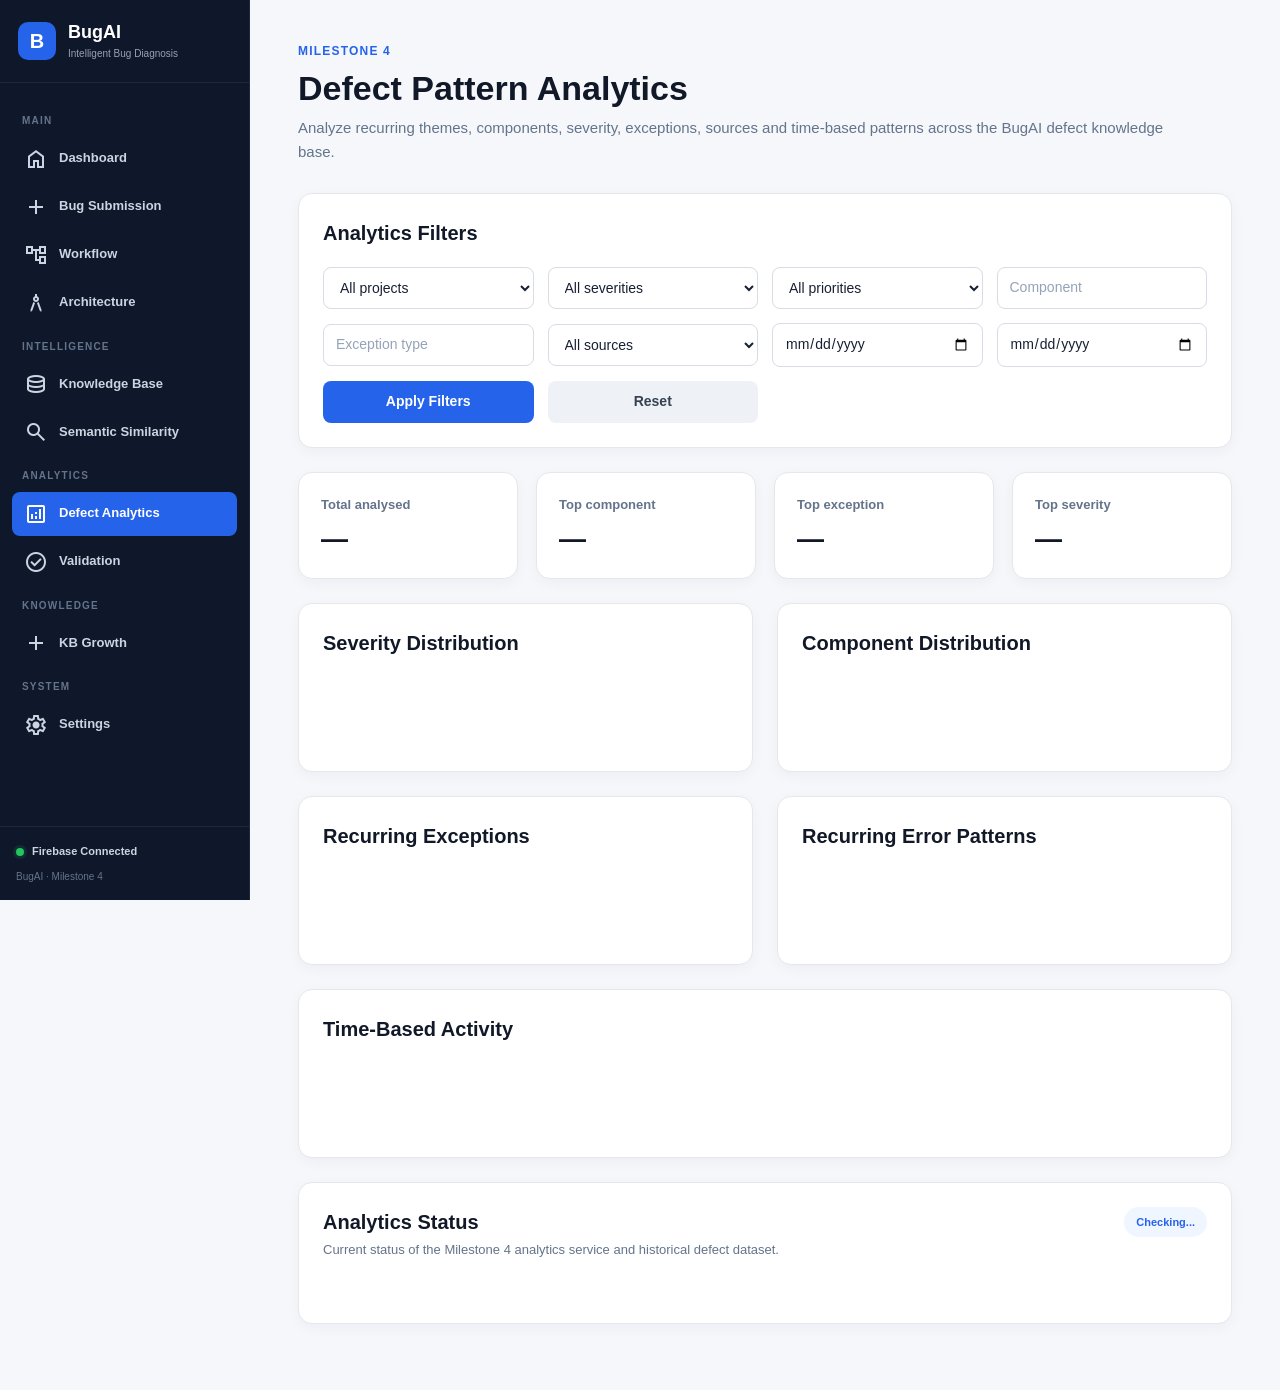
==== commit b5e6edbc: "Update UI" ====
--- a/analytics/analytics.html
+++ b/analytics/analytics.html
@@ -15,6 +15,11 @@
         rel="stylesheet"
         href="analytics.css"
     >
+
+    <link
+        rel="stylesheet"
+        href="https://fonts.googleapis.com/css2?family=Material+Symbols+Outlined:opsz,wght,FILL,GRAD@20..48,100..700,0..1,-50..200"
+    />
 </head>
 
 <body>
@@ -75,9 +80,7 @@
                 aria-current="page"
             >
 
-                <span class="nav-icon">
-                    ⌂
-                </span>
+                <span class="material-symbols-outlined">home</span>
 
                 <span class="nav-text">
                     Dashboard
@@ -91,9 +94,7 @@
                 href="../Bug-Submission/bug-submission.html"
             >
 
-                <span class="nav-icon">
-                    ＋
-                </span>
+                <span class="material-symbols-outlined">add</span>
 
                 <span class="nav-text">
                     Bug Submission
@@ -107,9 +108,7 @@
                 href="../Workflow/workflow.html"
             >
 
-                <span class="nav-icon">
-                    ↝
-                </span>
+                <span class="material-symbols-outlined">account_tree</span>
 
                 <span class="nav-text">
                     Workflow
@@ -123,9 +122,7 @@
                 href="../Architecture/architecture.html"
             >
 
-                <span class="nav-icon">
-                    ◈
-                </span>
+                <span class="material-symbols-outlined">architecture</span>
 
                 <span class="nav-text">
                     Architecture
@@ -149,9 +146,7 @@
                 href="../Knowledge-Base/knowledge-base.html"
             >
 
-                <span class="nav-icon">
-                    ▣
-                </span>
+                <span class="material-symbols-outlined">database</span>
 
                 <span class="nav-text">
                     Knowledge Base
@@ -165,9 +160,7 @@
                 href="../Semantic-Similarity/similarity.html"
             >
 
-                <span class="nav-icon">
-                    ⌕
-                </span>
+                <span class="material-symbols-outlined">search</span>
 
                 <span class="nav-text">
                     Semantic Similarity
@@ -191,9 +184,7 @@
                 href="../Analytics/analytics.html"
             >
 
-                <span class="nav-icon">
-                    ▥
-                </span>
+                <span class="material-symbols-outlined">analytics</span>
 
                 <span class="nav-text">
                     Defect Analytics
@@ -207,9 +198,7 @@
                 href="../Validation/validation.html"
             >
 
-                <span class="nav-icon">
-                    ✓
-                </span>
+                <span class="material-symbols-outlined">check_circle</span>
 
                 <span class="nav-text">
                     Validation
@@ -233,9 +222,7 @@
                 href="../Knowledge-Base-Growth/knowledge-base-growth.html"
             >
 
-                <span class="nav-icon">
-                    ＋
-                </span>
+                <span class="material-symbols-outlined">add</span>
 
                 <span class="nav-text">
                     KB Growth
@@ -259,9 +246,7 @@
                 href="../Settings/settings.html"
             >
 
-                <span class="nav-icon">
-                    ⚙
-                </span>
+                <span class="material-symbols-outlined">settings</span>
 
                 <span class="nav-text">
                     Settings
--- a/analytics/analytics.css
+++ b/analytics/analytics.css
@@ -58,189 +58,163 @@
    02. SIDEBAR
 ========================================================= */
 
-.bugai-sidebar {
-    position: fixed;
-    top: 0;
-    left: 0;
-
-    width: 250px;
-    height: 100vh;
-
-    display: flex;
-    flex-direction: column;
-
-    padding: 22px 16px;
-
-    background: #111827;
-    color: #ffffff;
-
-    z-index: 1000;
-
-    overflow-y: auto;
-}
-
-
-/* BRAND */
-
-.sidebar-brand {
-    display: flex;
-    align-items: center;
-    gap: 12px;
-
-    padding: 4px 8px 25px;
-
-    border-bottom: 1px solid
-        rgba(255, 255, 255, 0.08);
-}
-
-.brand-logo {
-    width: 40px;
-    height: 40px;
-
-    display: flex;
-    align-items: center;
-    justify-content: center;
-
-    border-radius: 10px;
-
-    background: #2563eb;
-    color: #ffffff;
-
-    font-size: 20px;
-    font-weight: 800;
-}
-
-.brand-name {
-    color: #ffffff;
-    font-size: 18px;
-    font-weight: 700;
-}
-
-.brand-subtitle {
-    margin-top: 2px;
-
-    color: #94a3b8;
-
-    font-size: 10px;
-    line-height: 1.3;
-}
-
-
-/* NAVIGATION */
-
-.sidebar-navigation {
-    flex: 1;
-
-    padding-top: 20px;
-}
-
-.navigation-label {
-    margin: 18px 10px 8px;
-
-    color: #64748b;
-
-    font-size: 10px;
-    font-weight: 700;
-
-    letter-spacing: 1px;
-}
-
-.sidebar-link {
-    display: flex;
-    align-items: center;
-    gap: 11px;
-
-    min-height: 42px;
-
-    margin-bottom: 4px;
-    padding: 9px 11px;
-
-    border-radius: 8px;
-
-    color: #cbd5e1;
-
-    font-size: 13px;
-    font-weight: 500;
-
+.bugai-sidebar{
+    position:fixed;
+    top:0;
+    left:0;
+    width:250px;
+    height:100vh;
+    z-index:1000;
+    display:flex;
+    flex-direction:column;
+    background:#0f172a;
+    color:#ffffff;
+    border-right:1px solid #1e293b;
+    overflow:hidden
+}
+
+/* =========================================================
+   SIDEBAR BRAND
+   ========================================================= */
+
+.sidebar-brand{
+    display:flex;
+    align-items:center;
+    gap:12px;
+    padding:22px 18px;
+    border-bottom:1px solid #1e293b;
+    flex-shrink:0
+}
+
+.brand-logo{
+    width:38px;
+    height:38px;
+    display:flex;
+    align-items:center;
+    justify-content:center;
+    flex-shrink:0;
+    border-radius:10px;
+    background:#2563eb;
+    color:#ffffff;
+    font-size:20px;
+    font-weight:800
+}
+
+.brand-name{
+    color:#ffffff;
+    font-size:18px;
+    font-weight:800;
+    line-height:1.2
+}
+
+.brand-subtitle{
+    margin-top:3px;
+    color:#94a3b8;
+    font-size:10px;
+    line-height:1.3
+}
+
+/* =========================================================
+   SIDEBAR NAVIGATION
+   ========================================================= */
+
+.sidebar-navigation{
+    flex:1;
+    padding:16px 12px;
+    overflow-y:auto;
+    overflow-x:hidden
+}
+
+.navigation-label{
+    margin:14px 10px 8px;
+    color:#64748b;
+    font-size:10px;
+    font-weight:800;
+    letter-spacing:0.12em
+}
+
+.sidebar-link{
+    display:flex;
+    align-items:center;
+    gap:11px;
+    width:100%;
+    min-height:42px;
+    margin-bottom:4px;
+    padding:10px 12px;
+    border-radius:8px;
+    color:#cbd5e1;
+    text-decoration:none;
+    font-size:13px;
+    font-weight:600;
+
+    /* FIXED */
     transition:
-        background-color 0.2s ease,
+        background 0.2s ease,
         color 0.2s ease,
-        transform 0.15s ease;
-}
-
-.sidebar-link:hover {
-    background: rgba(255, 255, 255, 0.07);
-    color: #ffffff;
-}
-
-.sidebar-link.active {
-    background: #2563eb;
-    color: #ffffff;
-}
-
-.sidebar-link:active {
-    transform: translateY(1px);
-}
-
-.nav-icon {
-    width: 22px;
-
-    display: inline-flex;
-    align-items: center;
-    justify-content: center;
-
-    font-size: 17px;
-}
-
-.nav-text {
-    overflow: hidden;
-
-    text-overflow: ellipsis;
-    white-space: nowrap;
-}
-
-
-/* SIDEBAR FOOTER */
-
-.sidebar-footer {
-    padding-top: 18px;
-
-    border-top: 1px solid
-        rgba(255, 255, 255, 0.08);
-}
-
-.sidebar-status {
-    display: flex;
-    align-items: center;
-    gap: 8px;
-
-    padding: 0 8px;
-
-    color: #cbd5e1;
-
-    font-size: 11px;
-}
-
-.status-dot {
-    width: 8px;
-    height: 8px;
-
-    flex: 0 0 auto;
-
-    border-radius: 50%;
-
-    background: #22c55e;
-}
-
-.sidebar-version {
-    margin-top: 8px;
-    padding: 0 8px;
-
-    color: #64748b;
-
-    font-size: 10px;
-}
-
+        transform 0.2s ease
+}
+
+.sidebar-link:hover{
+    background:#1e293b;
+    color:#ffffff;
+    transform:translateX(2px)
+}
+
+.sidebar-link.active{
+    background:#2563eb;
+    color:#ffffff
+}
+
+.nav-icon{
+    width:20px;
+    display:inline-flex;
+    align-items:center;
+    justify-content:center;
+    flex-shrink:0;
+    font-size:16px
+}
+
+.nav-text{
+    white-space:nowrap
+}
+
+/* =========================================================
+   SIDEBAR FOOTER
+   ========================================================= */
+
+.sidebar-footer{
+    padding:16px;
+    border-top:1px solid #1e293b;
+    flex-shrink:0
+}
+
+.sidebar-status{
+    display:flex;
+    align-items:center;
+    gap:8px;
+    color:#cbd5e1;
+    font-size:11px;
+    font-weight:600
+}
+
+.status-dot{
+    width:8px;
+    height:8px;
+    flex-shrink:0;
+    border-radius:50%;
+    background:#22c55e;
+    box-shadow:0 0 0 3px rgba(34,197,94,0.12)
+}
+
+.status-text{
+    white-space:nowrap
+}
+
+.sidebar-version{
+    margin-top:8px;
+    color:#64748b;
+    font-size:10px
+}
 
 /* =========================================================
    03. MOBILE MENU
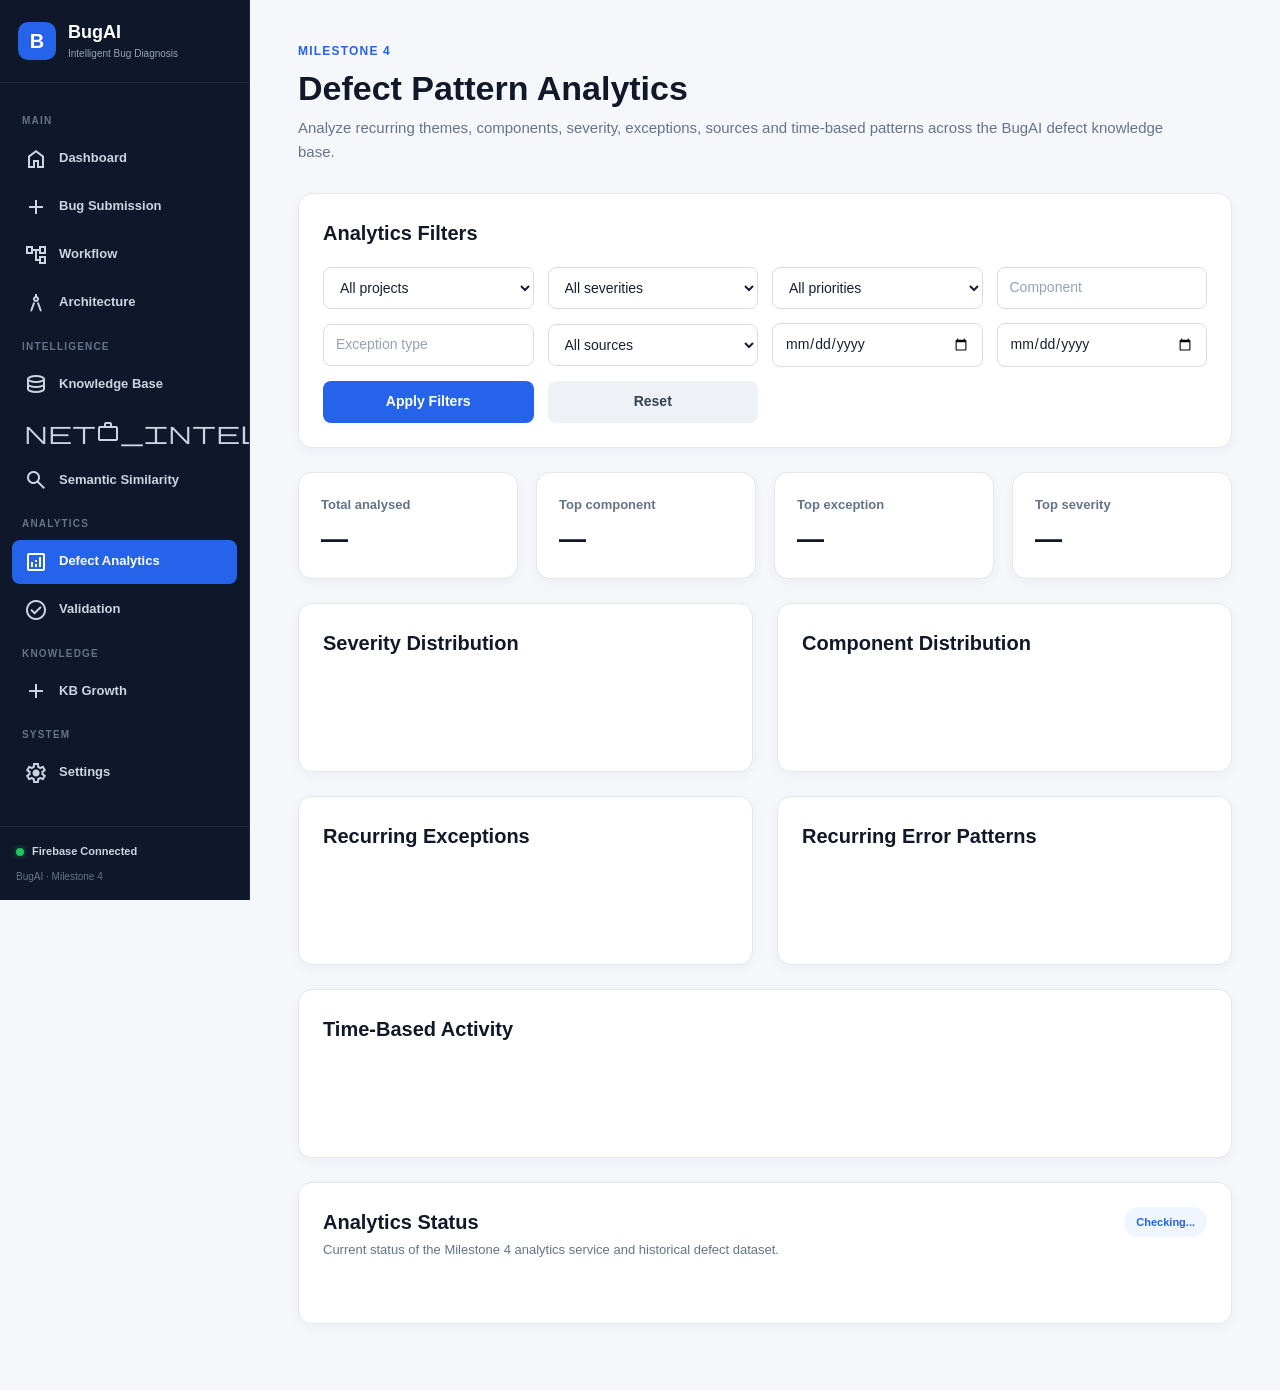
==== commit 4fa9e0f2: "Add Knowledge Base Pipeline" ====
--- a/analytics/analytics.html
+++ b/analytics/analytics.html
@@ -154,6 +154,18 @@
 
             </a>
 
+            <a
+                class="sidebar-link"
+                href="../Knowledge-Base-Pipeline/knowledge-Base-Pipeline.html"
+            >
+
+                <span class="material-symbols-outlined">network_intelligence</span>
+
+                <span class="nav-text">
+                    Knowledge Base Pipeline
+                </span>
+
+            </a>
 
             <a
                 class="sidebar-link"
